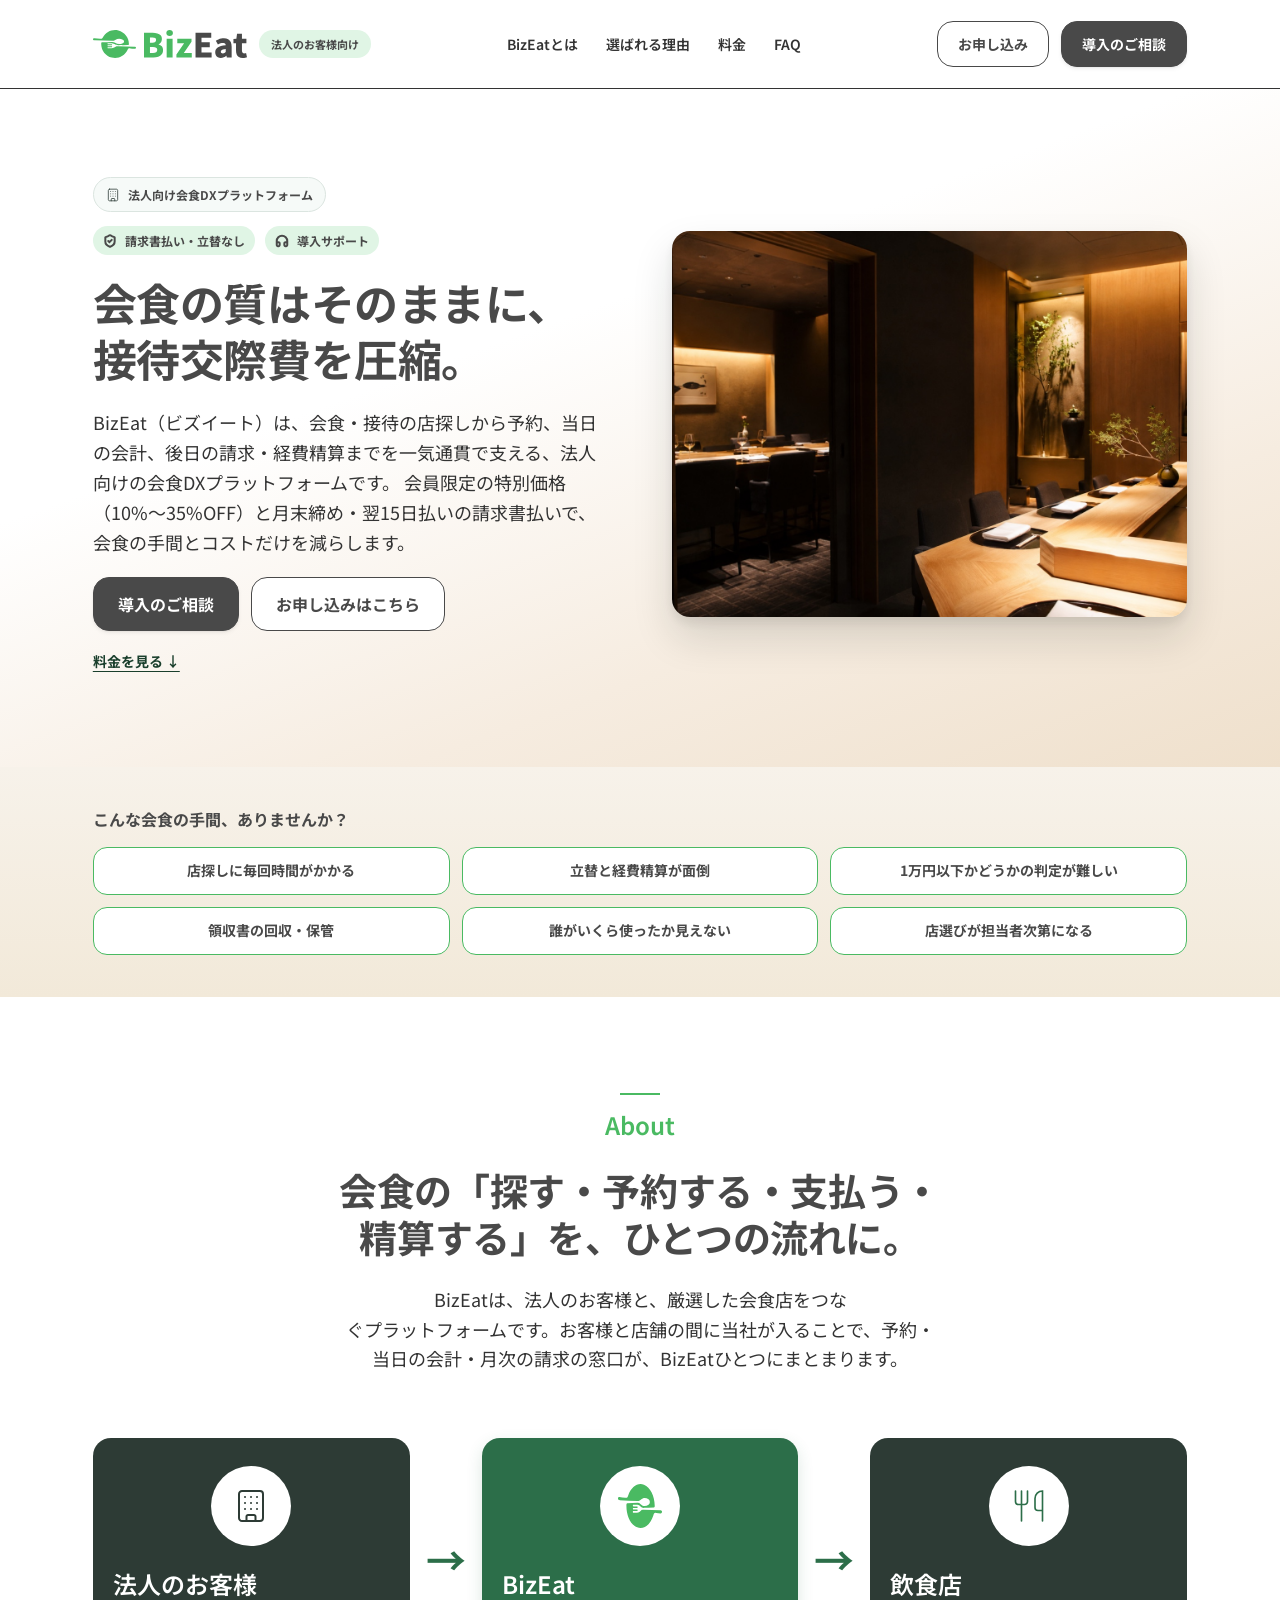
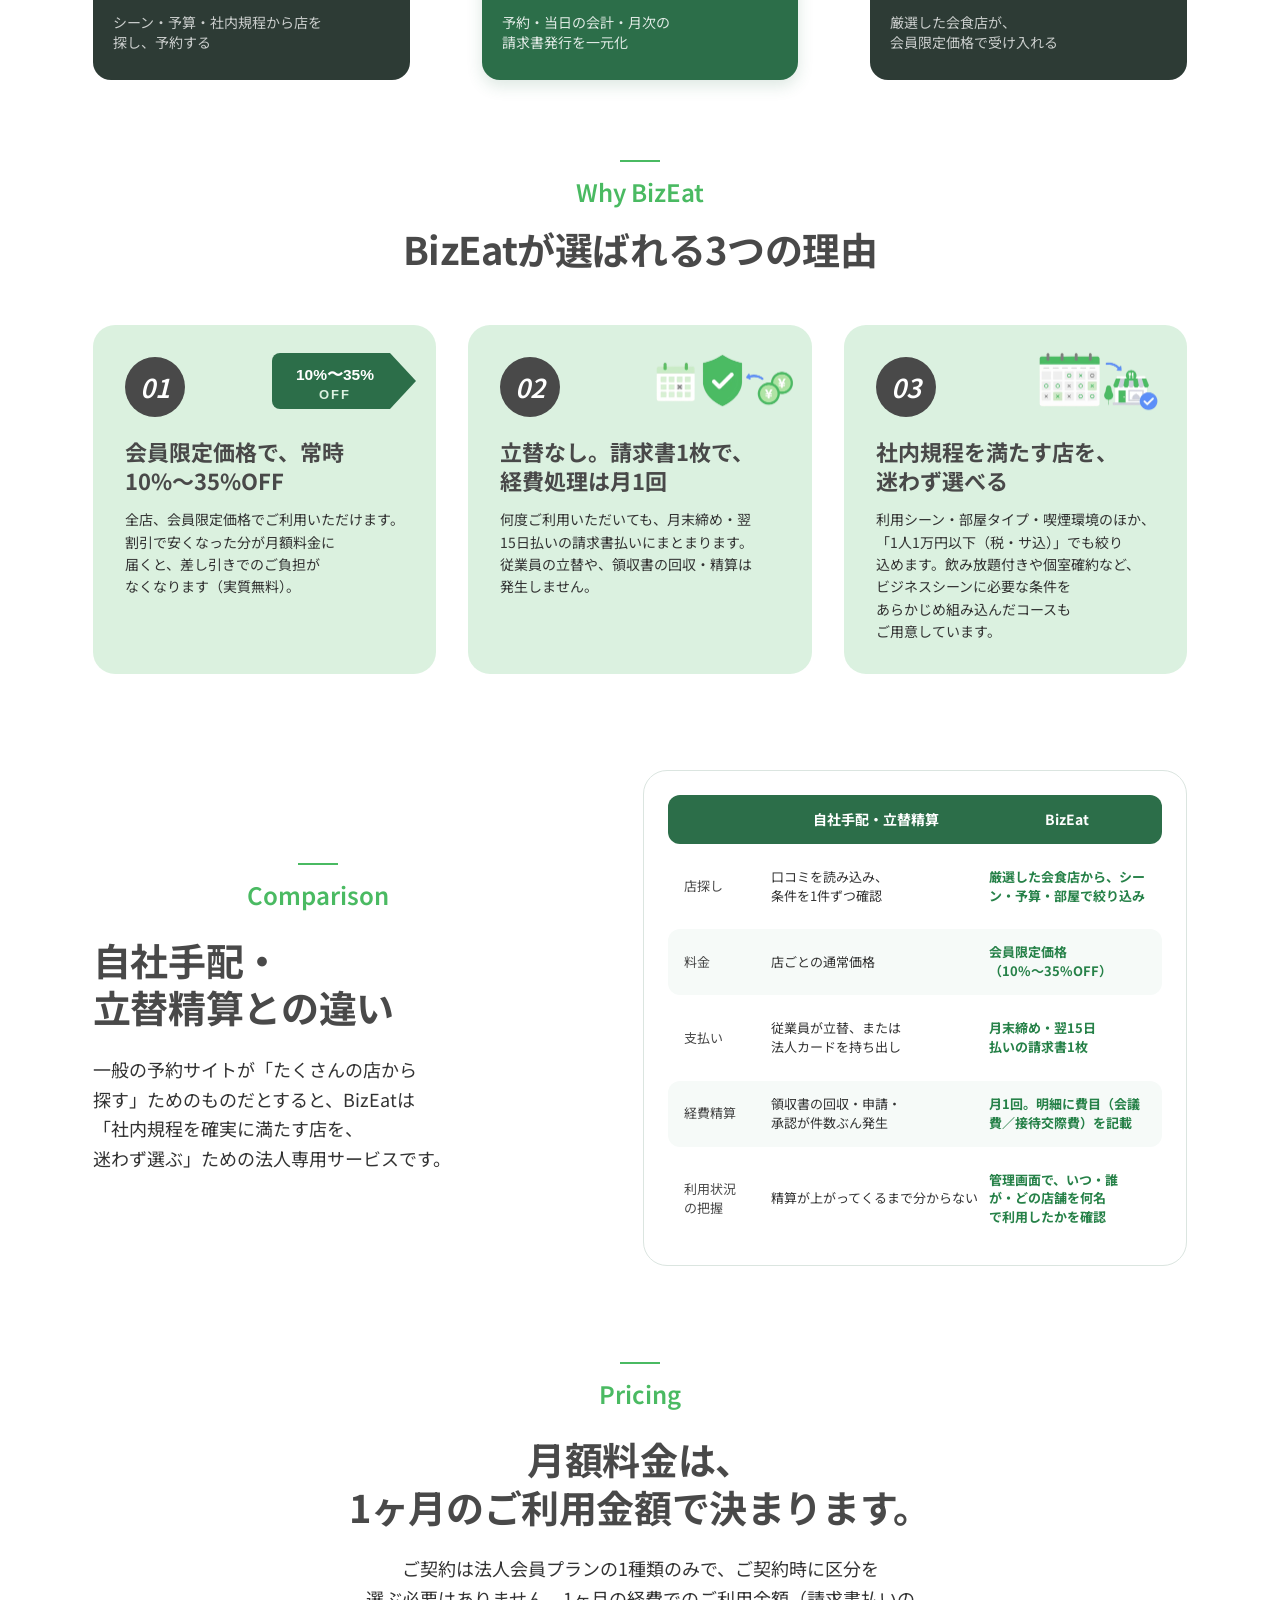
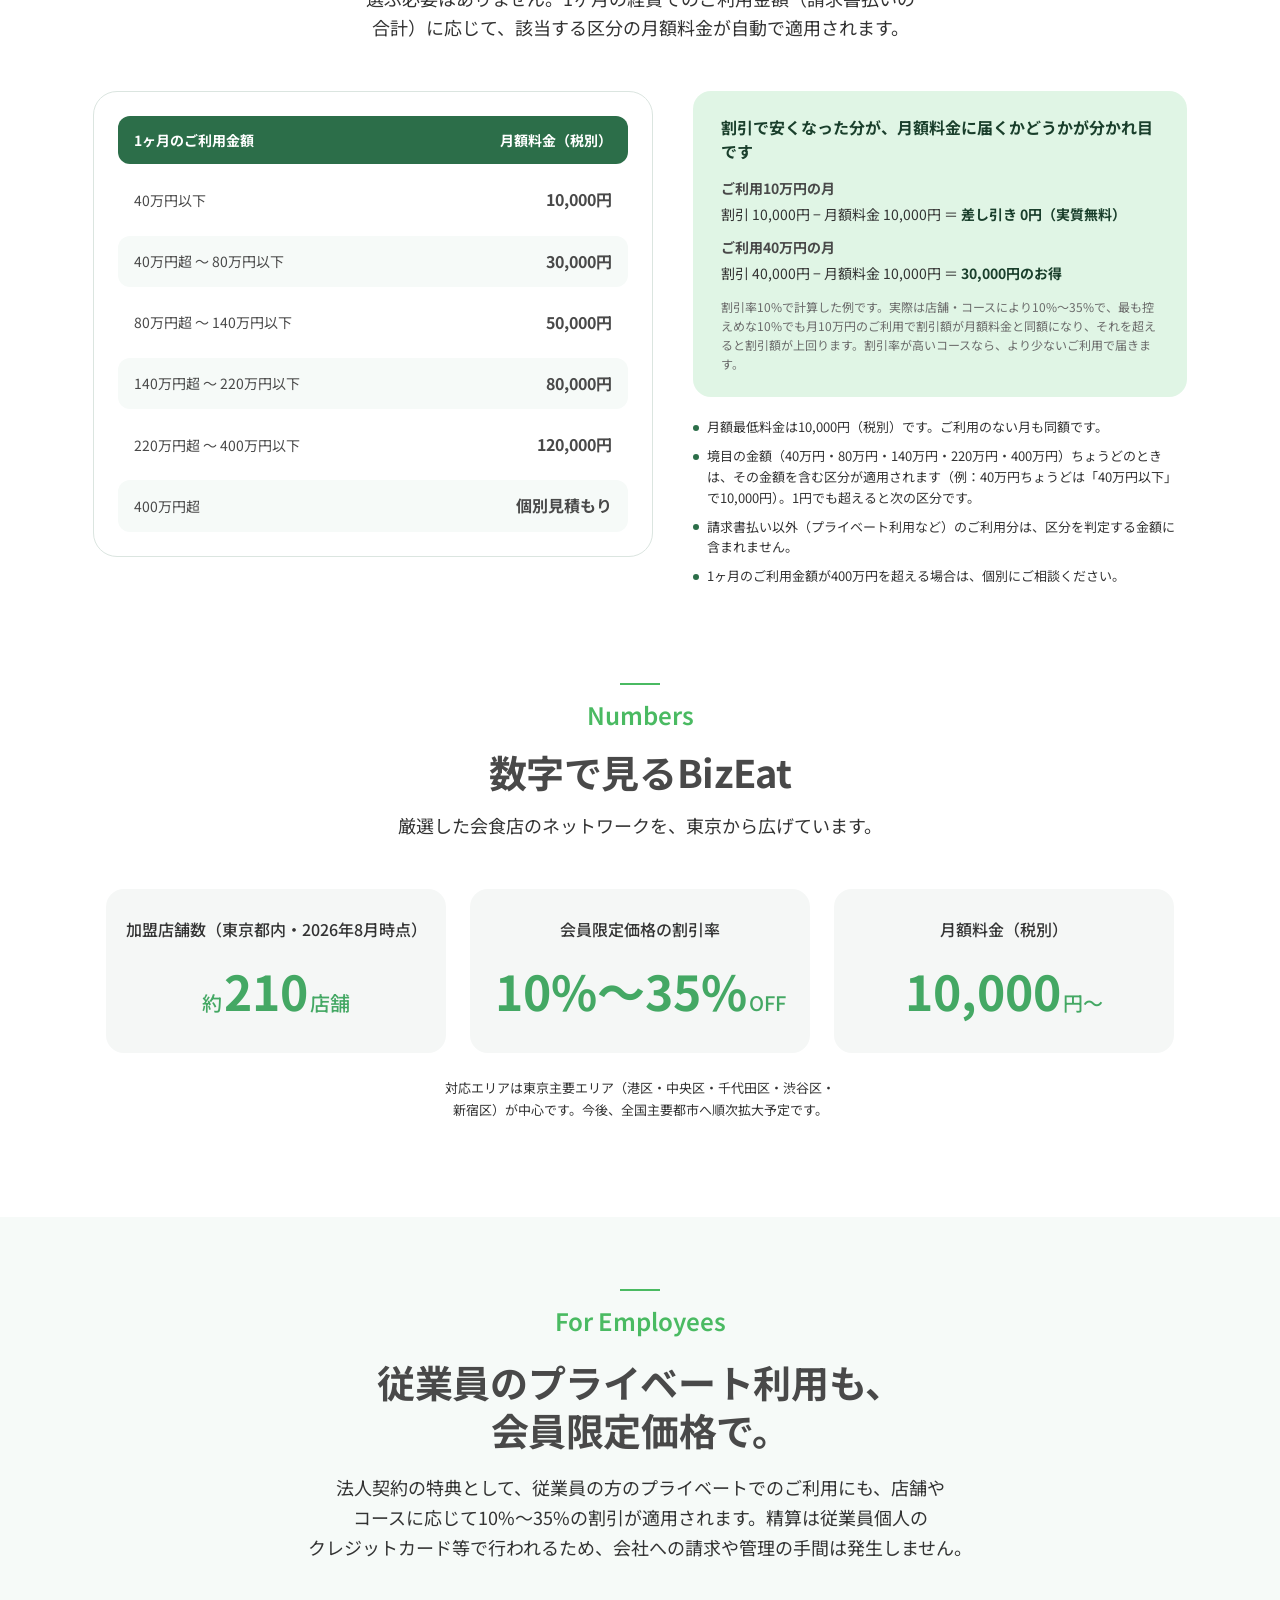
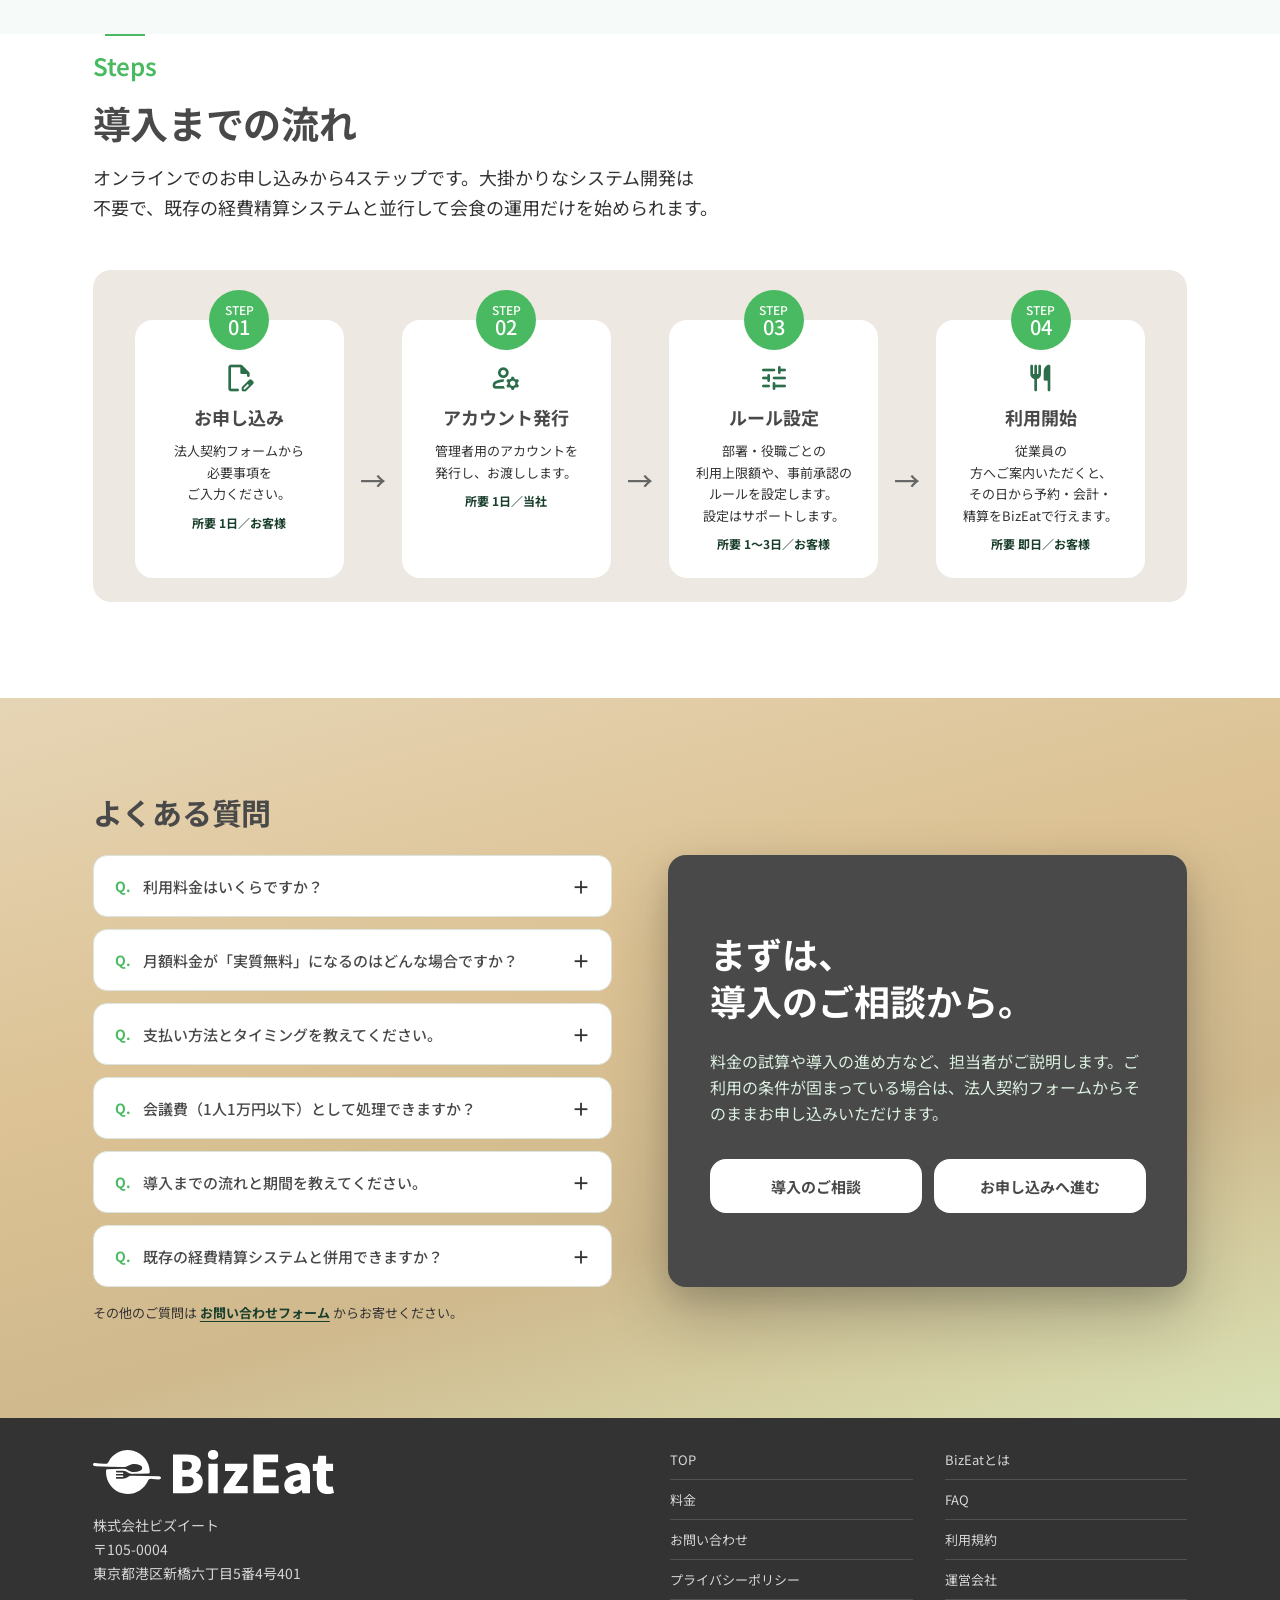
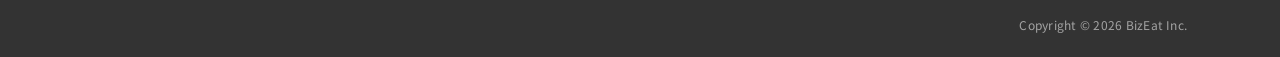
==== index.html @ 6f3f42a2 "法人向けLPの初版を partner_lp を雛形に作成" ====
<!DOCTYPE html>
<html lang="ja">
<head>
<meta charset="UTF-8">
<meta name="viewport" content="width=device-width, initial-scale=1.0">
<title>BizEat | 法人向け会食DXプラットフォーム</title>
<meta name="description" content="BizEat（ビズイート）は、会食・接待の店探しから予約、当日の会計、後日の請求・経費精算までを一気通貫で支える法人向けサービスです。会員限定の特別価格（10%〜35%OFF）と月末締め・翌15日払いの請求書払いで、会食の手間とコストを減らします。">
<link rel="canonical" href="https://corporate.bizeat.jp/">
<link rel="icon" href="assets/logo-icon.svg" type="image/svg+xml">
<meta property="og:type" content="website">
<meta property="og:site_name" content="BizEat">
<meta property="og:title" content="BizEat | 法人向け会食DXプラットフォーム">
<meta property="og:description" content="会食の質はそのままに、接待交際費を圧縮。店探しから予約、会計、請求・経費精算までを一気通貫で支える法人向けサービスです。">
<meta property="og:url" content="https://corporate.bizeat.jp/">
<meta property="og:image" content="https://corporate.bizeat.jp/assets/hero-image.jpg">
<meta name="twitter:card" content="summary_large_image">
<link rel="preconnect" href="https://fonts.googleapis.com">
<link rel="preconnect" href="https://fonts.gstatic.com" crossorigin>
<link href="https://fonts.googleapis.com/css2?family=Noto+Sans+JP:wght@400;500;600;700;800&display=swap" rel="stylesheet">
<link href="https://fonts.googleapis.com/css2?family=Material+Symbols+Rounded:opsz,wght,FILL,GRAD@20..48,100..700,0..1,-50..200" rel="stylesheet">
<link rel="stylesheet" href="styles.css">
</head>
<body>
<a class="skip-link" href="#main">本文へスキップ</a>

<header class="header" id="siteHeader">
  <div class="header-inner">
    <div class="brand">
      <span class="brand-logo">
        <img src="assets/logo-icon.svg" alt="" width="24" height="24">
        <img src="assets/logo-wordmark.svg" alt="BizEat" width="74" height="20">
      </span>
      <span class="brand-pill">法人のお客様向け</span>
    </div>

    <nav class="nav" id="primaryNav" aria-label="メインナビゲーション">
      <a href="#about">BizEatとは</a>
      <a href="#features">選ばれる理由</a>
      <a href="#pricing">料金</a>
      <a href="#faq">FAQ</a>
    </nav>

    <div class="header-ctas">
      <a href="https://sales-order.bizeat.jp/contracts/plan/" target="_blank" rel="noopener" class="btn btn-secondary btn-sm">お申し込み</a>
      <a href="contact.html?type=consult" class="btn btn-primary btn-sm">導入のご相談</a>
    </div>

    <button class="nav-toggle" id="navToggle" aria-label="メニューを開く" aria-expanded="false" aria-controls="mobileNav">
      <span></span><span></span><span></span>
    </button>
  </div>

  <nav class="mobile-nav" id="mobileNav" aria-label="モバイルナビゲーション">
    <a href="#about">BizEatとは</a>
    <a href="#features">選ばれる理由</a>
    <a href="#pricing">料金</a>
    <a href="#faq">FAQ</a>
    <div class="mobile-nav-ctas">
      <a href="https://sales-order.bizeat.jp/contracts/plan/" target="_blank" rel="noopener" class="btn btn-secondary">お申し込み</a>
      <a href="contact.html?type=consult" class="btn btn-primary">導入のご相談</a>
    </div>
  </nav>
</header>

<main id="main">

  <!-- Hero -->
  <section class="hero">
    <div class="hero-inner">
      <div class="hero-copy">
        <div class="hero-tags" data-reveal>
          <span class="tag-outline">
            <img src="assets/icon-building.svg" alt="" class="tag-icon" width="14" height="14">
            法人向け会食DXプラットフォーム
          </span>
          <span class="trust-badges">
            <span class="badge-pill">
              <img src="assets/icon-shield-check.svg" alt="" width="14" height="14">
              請求書払い・立替なし
            </span>
            <span class="badge-pill">
              <img src="assets/icon-headphones.svg" alt="" width="14" height="14">
              導入サポート
            </span>
          </span>
        </div>

        <h1 data-reveal data-reveal-delay="80ms"><span class="nobr">会食の質はそのままに、</span><span class="nobr">接待交際費を圧縮。</span></h1>

        <p class="hero-lead" data-reveal data-reveal-delay="140ms">
          BizEat（ビズイート）は、会食・接待の店探しから予約、当日の会計、後日の請求・経費精算までを一気通貫で支える、法人向けの会食DXプラットフォームです。
          会員限定の特別価格（10%〜35%OFF）と月末締め・翌15日払いの請求書払いで、会食の手間とコストだけを減らします。
        </p>

        <div class="hero-ctas" data-reveal data-reveal-delay="200ms">
          <a href="contact.html?type=consult" class="btn btn-primary btn-lg">導入のご相談</a>
          <a href="https://sales-order.bizeat.jp/contracts/plan/" target="_blank" rel="noopener" class="btn btn-secondary btn-lg">お申し込みはこちら</a>
        </div>
        <a href="#pricing" class="hero-link" data-reveal data-reveal-delay="260ms">料金を見る ↓</a>
      </div>

      <div class="hero-visual" data-reveal data-reveal-delay="120ms" id="heroVisual">
        <div class="hero-image">
          <img src="assets/hero-image.jpg" alt="落ち着いた個室での会食の様子" width="560" height="373" loading="eager">
        </div>
      </div>
    </div>
  </section>

  <!-- 課題（社会的証明の帯を転用） -->
  <section class="social-proof">
    <div class="container">
      <p class="social-proof-title" data-reveal>こんな会食の手間、ありませんか？</p>
      <div class="logo-strip" data-reveal data-reveal-delay="80ms">
        <span class="logo-chip">店探しに毎回時間がかかる</span>
        <span class="logo-chip">立替と経費精算が面倒</span>
        <span class="logo-chip">1万円以下かどうかの判定が難しい</span>
        <span class="logo-chip">領収書の回収・保管</span>
        <span class="logo-chip">誰がいくら使ったか見えない</span>
        <span class="logo-chip">店選びが担当者次第になる</span>
      </div>
    </div>
  </section>

  <!-- BizEatとは -->
  <section class="about" id="about">
    <div class="container">
      <div class="section-head" data-reveal>
        <div class="eyebrow">
          <img src="assets/line.svg" alt="" class="eyebrow-line" width="40" height="2">
          <span>About</span>
        </div>
        <h2 class="section-title">会食の「探す・予約する・支払う・精算する」を、<span class="nobr">ひとつの流れに。</span></h2>
        <p class="section-lead">BizEatは、法人のお客様と、厳選した会食店をつなぐプラットフォームです。お客様と店舗の間に当社が入ることで、予約・当日の会計・月次の請求の窓口が、BizEatひとつにまとまります。</p>
      </div>

      <div class="flow-3step" data-reveal data-reveal-delay="100ms">
        <div class="flow-3step-item">
          <div class="flow-3step-card">
            <span class="flow-3step-icon"><img src="assets/icon-building.svg" alt="" width="36" height="36"></span>
            <div class="flow-3step-body">
              <p class="flow-3step-title">法人のお客様</p>
              <p class="flow-3step-desc">シーン・予算・社内規程から店を探し、予約する</p>
            </div>
          </div>
        </div>
        <span class="flow-3step-arrow" aria-hidden="true">→</span>
        <div class="flow-3step-item">
          <div class="flow-3step-card flow-3step-card--accent">
            <span class="flow-3step-icon"><img src="assets/logo-icon.svg" alt="" width="44" height="44"></span>
            <div class="flow-3step-body">
              <p class="flow-3step-title">BizEat</p>
              <p class="flow-3step-desc">予約・当日の会計・月次の請求書発行を一元化</p>
            </div>
          </div>
        </div>
        <span class="flow-3step-arrow" aria-hidden="true">→</span>
        <div class="flow-3step-item">
          <div class="flow-3step-card">
            <span class="flow-3step-icon"><img src="assets/icon-utensils.svg" alt="" width="36" height="36"></span>
            <div class="flow-3step-body">
              <p class="flow-3step-title">飲食店</p>
              <p class="flow-3step-desc">厳選した会食店が、会員限定価格で受け入れる</p>
            </div>
          </div>
        </div>
      </div>
    </div>
  </section>

  <!-- Benefits -->
  <section class="benefits" id="features">
    <div class="container">
      <div class="section-head" data-reveal>
        <div class="eyebrow">
          <img src="assets/line.svg" alt="" class="eyebrow-line" width="40" height="2">
          <span>Why BizEat</span>
        </div>
        <h2 class="section-title section-title--center">BizEatが選ばれる3つの理由</h2>
      </div>

      <div class="benefit-grid">
        <article class="benefit-card benefit-card--a" data-reveal data-reveal-delay="0ms">
          <img src="assets/thumb-benefit-01.svg" alt="" class="benefit-thumb">
          <span class="benefit-num">01</span>
          <h3>会員限定価格で、常時10%〜35%OFF</h3>
          <p>全店、会員限定価格でご利用いただけます。割引で安くなった分が月額料金に届くと、差し引きでのご負担がなくなります（実質無料）。</p>
        </article>
        <article class="benefit-card" data-reveal data-reveal-delay="90ms">
          <img src="assets/thumb-benefit-02.png" alt="" class="benefit-thumb">
          <span class="benefit-num">02</span>
          <h3>立替なし。請求書1枚で、経費処理は月1回</h3>
          <p>何度ご利用いただいても、月末締め・翌15日払いの請求書払いにまとまります。従業員の立替や、領収書の回収・精算は発生しません。</p>
        </article>
        <article class="benefit-card" data-reveal data-reveal-delay="180ms">
          <img src="assets/thumb-benefit-03.png" alt="" class="benefit-thumb">
          <span class="benefit-num">03</span>
          <h3>社内規程を満たす店を、迷わず選べる</h3>
          <p>利用シーン・部屋タイプ・喫煙環境のほか、「1人1万円以下（税・サ込）」でも絞り込めます。飲み放題付きや個室確約など、ビジネスシーンに必要な条件をあらかじめ組み込んだコースもご用意しています。</p>
        </article>
      </div>
    </div>
  </section>

  <!-- Comparison -->
  <section class="compare" id="compare">
    <div class="container compare-inner">
      <div class="compare-copy" data-reveal>
        <div class="eyebrow">
          <img src="assets/line.svg" alt="" class="eyebrow-line" width="40" height="2">
          <span>Comparison</span>
        </div>
        <h2 class="section-title">自社手配・<span class="nobr">立替精算との違い</span></h2>
        <p class="section-lead">一般の予約サイトが「たくさんの店から探す」ためのものだとすると、BizEatは「社内規程を確実に満たす店を、迷わず選ぶ」ための法人専用サービスです。</p>
      </div>

      <div class="compare-table" data-reveal data-reveal-delay="100ms">
        <div class="compare-row compare-row--head">
          <span>項目</span>
          <span>自社手配・立替精算</span>
          <span>BizEat</span>
        </div>
        <div class="compare-row">
          <span class="compare-label">店探し</span>
          <span>口コミを読み込み、条件を1件ずつ確認</span>
          <span class="compare-win">厳選した会食店から、シーン・予算・部屋で絞り込み</span>
        </div>
        <div class="compare-row">
          <span class="compare-label">料金</span>
          <span>店ごとの通常価格</span>
          <span class="compare-win">会員限定価格（10%〜35%OFF）</span>
        </div>
        <div class="compare-row">
          <span class="compare-label">支払い</span>
          <span>従業員が立替、または法人カードを持ち出し</span>
          <span class="compare-win">月末締め・翌15日払いの請求書1枚</span>
        </div>
        <div class="compare-row">
          <span class="compare-label">経費精算</span>
          <span>領収書の回収・申請・承認が件数ぶん発生</span>
          <span class="compare-win">月1回。明細に費目（会議費／接待交際費）を記載</span>
        </div>
        <div class="compare-row">
          <span class="compare-label">利用状況の把握</span>
          <span>精算が上がってくるまで分からない</span>
          <span class="compare-win">管理画面で、いつ・誰が・どの店舗を何名で利用したかを確認</span>
        </div>
      </div>
    </div>
  </section>

  <!-- Pricing -->
  <section class="pricing" id="pricing">
    <div class="container">
      <div class="section-head" data-reveal>
        <div class="eyebrow">
          <img src="assets/line.svg" alt="" class="eyebrow-line" width="40" height="2">
          <span>Pricing</span>
        </div>
        <h2 class="section-title section-title--center">月額料金は、<span class="nobr">1ヶ月のご利用金額で</span><span class="nobr">決まります。</span></h2>
        <p class="section-lead">ご契約は法人会員プランの1種類のみで、ご契約時に区分を選ぶ必要はありません。1ヶ月の経費でのご利用金額（請求書払いの合計）に応じて、該当する区分の月額料金が自動で適用されます。</p>
      </div>

      <div class="pricing-inner">
        <div class="compare-table compare-table--price" data-reveal>
          <div class="compare-row compare-row--head">
            <span>1ヶ月のご利用金額</span>
            <span>月額料金（税別）</span>
          </div>
          <div class="compare-row">
            <span class="compare-label"><span class="nobr">40万円以下</span></span>
            <span class="price-value">10,000円</span>
          </div>
          <div class="compare-row">
            <span class="compare-label"><span class="nobr">40万円超</span> <span class="nobr">〜 80万円以下</span></span>
            <span class="price-value">30,000円</span>
          </div>
          <div class="compare-row">
            <span class="compare-label"><span class="nobr">80万円超</span> <span class="nobr">〜 140万円以下</span></span>
            <span class="price-value">50,000円</span>
          </div>
          <div class="compare-row">
            <span class="compare-label"><span class="nobr">140万円超</span> <span class="nobr">〜 220万円以下</span></span>
            <span class="price-value">80,000円</span>
          </div>
          <div class="compare-row">
            <span class="compare-label"><span class="nobr">220万円超</span> <span class="nobr">〜 400万円以下</span></span>
            <span class="price-value">120,000円</span>
          </div>
          <div class="compare-row">
            <span class="compare-label"><span class="nobr">400万円超</span></span>
            <span class="price-value">個別見積もり</span>
          </div>
        </div>

        <div class="pricing-side" data-reveal data-reveal-delay="100ms">
          <div class="price-example">
            <h3>割引で安くなった分が、月額料金に届くかどうかが分かれ目です</h3>
            <dl>
              <div>
                <dt>ご利用10万円の月</dt>
                <dd>割引 10,000円 − 月額料金 10,000円 ＝ <strong>差し引き 0円（実質無料）</strong></dd>
              </div>
              <div>
                <dt>ご利用40万円の月</dt>
                <dd>割引 40,000円 − 月額料金 10,000円 ＝ <strong>30,000円のお得</strong></dd>
              </div>
            </dl>
            <p class="price-example-note">割引率10%で計算した例です。実際は店舗・コースにより10%〜35%で、最も控えめな10%でも月10万円のご利用で割引額が月額料金と同額になり、それを超えると割引額が上回ります。割引率が高いコースなら、より少ないご利用で届きます。</p>
          </div>
          <ul class="price-notes">
            <li>月額最低料金は10,000円（税別）です。ご利用のない月も同額です。</li>
            <li>境目の金額（40万円・80万円・140万円・220万円・400万円）ちょうどのときは、その金額を含む区分が適用されます（例：40万円ちょうどは「40万円以下」で10,000円）。1円でも超えると次の区分です。</li>
            <li>請求書払い以外（プライベート利用など）のご利用分は、区分を判定する金額に含まれません。</li>
            <li>1ヶ月のご利用金額が400万円を超える場合は、個別にご相談ください。</li>
          </ul>
        </div>
      </div>
    </div>
  </section>

  <!-- Stats -->
  <section class="stats">
    <div class="container">
      <div class="section-head" data-reveal>
        <div class="eyebrow">
          <img src="assets/line.svg" alt="" class="eyebrow-line" width="40" height="2">
          <span>Numbers</span>
        </div>
        <h2 class="section-title section-title--center">数字で見るBizEat</h2>
        <p class="section-lead">厳選した会食店のネットワークを、東京から広げています。</p>
      </div>

      <div class="stats-grid" data-reveal data-reveal-delay="100ms">
        <div class="stat-card">
          <p class="stat-card-label">加盟店舗数（東京都内・2026年8月時点）</p>
          <div class="stat-card-number-row">
            <span class="stat-card-unit">約</span>
            <span class="stat-card-number">210</span>
            <span class="stat-card-unit">店舗</span>
          </div>
        </div>
        <div class="stat-card">
          <p class="stat-card-label">会員限定価格の割引率</p>
          <div class="stat-card-number-row">
            <span class="stat-card-number">10%〜35%</span>
            <span class="stat-card-unit">OFF</span>
          </div>
        </div>
        <div class="stat-card">
          <p class="stat-card-label">月額料金（税別）</p>
          <div class="stat-card-number-row">
            <span class="stat-card-number">10,000</span>
            <span class="stat-card-unit">円〜</span>
          </div>
        </div>
      </div>
      <p class="stats-note" data-reveal>対応エリアは東京主要エリア（港区・中央区・千代田区・渋谷区・新宿区）が中心です。今後、全国主要都市へ順次拡大予定です。</p>
    </div>
  </section>

  <!-- Welfare -->
  <section class="welfare" id="welfare">
    <div class="container">
      <div class="section-head" data-reveal>
        <div class="eyebrow">
          <img src="assets/line.svg" alt="" class="eyebrow-line" width="40" height="2">
          <span>For Employees</span>
        </div>
        <h2 class="section-title section-title--center">従業員のプライベート利用も、<span class="nobr">会員限定価格で。</span></h2>
        <p class="section-lead">法人契約の特典として、従業員の方のプライベートでのご利用にも、店舗やコースに応じて10%〜35%の割引が適用されます。精算は従業員個人のクレジットカード等で行われるため、会社への請求や管理の手間は発生しません。</p>
      </div>
    </div>
  </section>

  <!-- Flow steps -->
  <section class="flow">
    <div class="container">
      <div class="section-head" data-reveal>
        <div class="eyebrow">
          <img src="assets/line.svg" alt="" class="eyebrow-line" width="40" height="2">
          <span>Steps</span>
        </div>
        <h2 class="section-title">導入までの流れ</h2>
        <p class="section-lead">オンラインでのお申し込みから4ステップです。大掛かりなシステム開発は不要で、既存の経費精算システムと並行して会食の運用だけを始められます。</p>
      </div>

      <div class="flow-steps flow-steps--four" data-reveal data-reveal-delay="100ms">
        <div class="flow-step">
          <span class="flow-step-badge"><span>STEP</span><strong>01</strong></span>
          <span class="flow-step-icon material-symbols-rounded" aria-hidden="true">edit_document</span>
          <h3>お申し込み</h3>
          <p>法人契約フォームから必要事項をご入力ください。<span class="flow-step-meta">所要 1日／お客様</span></p>
        </div>
        <span class="flow-step-arrow" aria-hidden="true">→</span>
        <div class="flow-step">
          <span class="flow-step-badge"><span>STEP</span><strong>02</strong></span>
          <span class="flow-step-icon material-symbols-rounded" aria-hidden="true">manage_accounts</span>
          <h3>アカウント発行</h3>
          <p>管理者用のアカウントを発行し、お渡しします。<span class="flow-step-meta">所要 1日／当社</span></p>
        </div>
        <span class="flow-step-arrow" aria-hidden="true">→</span>
        <div class="flow-step">
          <span class="flow-step-badge"><span>STEP</span><strong>03</strong></span>
          <span class="flow-step-icon material-symbols-rounded" aria-hidden="true">tune</span>
          <h3>ルール設定</h3>
          <p>部署・役職ごとの利用上限額や、事前承認のルールを設定します。設定はサポートします。<span class="flow-step-meta">所要 1〜3日／お客様</span></p>
        </div>
        <span class="flow-step-arrow" aria-hidden="true">→</span>
        <div class="flow-step">
          <span class="flow-step-badge"><span>STEP</span><strong>04</strong></span>
          <span class="flow-step-icon material-symbols-rounded" aria-hidden="true">restaurant</span>
          <h3>利用開始</h3>
          <p>従業員の方へご案内いただくと、その日から予約・会計・精算をBizEatで行えます。<span class="flow-step-meta">所要 即日／お客様</span></p>
        </div>
      </div>
    </div>
  </section>

  <!-- FAQ + CTA -->
  <section class="faq-cta" id="faq">
    <div class="container faq-cta-inner">
      <div class="faq-col" data-reveal>
        <h2 class="section-title">よくある質問</h2>

        <div class="faq-list">
          <div class="faq-row">
            <button class="faq-question" aria-expanded="false" aria-controls="faqAnswer01">
              <span class="faq-q">Q.</span>
              <span class="faq-text">利用料金はいくらですか？</span>
              <span class="faq-icon" aria-hidden="true">＋</span>
            </button>
            <div class="faq-answer" id="faqAnswer01">
              <p>月額料金は、1ヶ月のご利用金額（経費でのご利用分）が当てはまる区分で決まります。40万円以下なら10,000円（税別）で、ご利用のない月も同額です。区分は上の料金表をご覧ください。</p>
            </div>
          </div>

          <div class="faq-row">
            <button class="faq-question" aria-expanded="false" aria-controls="faqAnswer02">
              <span class="faq-q">Q.</span>
              <span class="faq-text">月額料金が「実質無料」になるのはどんな場合ですか？</span>
              <span class="faq-icon" aria-hidden="true">＋</span>
            </button>
            <div class="faq-answer" id="faqAnswer02">
              <p>割引で安くなった分が月額料金と同額以上になる場合です。たとえば1ヶ月のご利用が10万円で割引率が10%なら、割引額10,000円と月額料金10,000円が同額になり、差し引きでのご負担はありません。</p>
            </div>
          </div>

          <div class="faq-row">
            <button class="faq-question" aria-expanded="false" aria-controls="faqAnswer03">
              <span class="faq-q">Q.</span>
              <span class="faq-text">支払い方法とタイミングを教えてください。</span>
              <span class="faq-icon" aria-hidden="true">＋</span>
            </button>
            <div class="faq-answer" id="faqAnswer03">
              <p>経費でのご利用分は、月末締め・翌15日払いの請求書払いです。ご利用のたびの立替払いや領収書の精算は発生しません。</p>
            </div>
          </div>

          <div class="faq-row">
            <button class="faq-question" aria-expanded="false" aria-controls="faqAnswer04">
              <span class="faq-q">Q.</span>
              <span class="faq-text">会議費（1人1万円以下）として処理できますか？</span>
              <span class="faq-icon" aria-hidden="true">＋</span>
            </button>
            <div class="faq-answer" id="faqAnswer04">
              <p>できます。店舗検索時に「1人1万円以下（税・サ込）」の条件を選べます。会議費枠に対応した飲み放題付きコースも多数ご用意しています。請求書の明細には費目（会議費／接待交際費）を記載しますので、仕訳もそのまま行えます。</p>
            </div>
          </div>

          <div class="faq-row">
            <button class="faq-question" aria-expanded="false" aria-controls="faqAnswer05">
              <span class="faq-q">Q.</span>
              <span class="faq-text">導入までの流れと期間を教えてください。</span>
              <span class="faq-icon" aria-hidden="true">＋</span>
            </button>
            <div class="faq-answer" id="faqAnswer05">
              <p>オンラインでのお申し込みから4ステップです。お申し込み（1日）、アカウント発行（1日）、ルール・フロー設定（1〜3日）を経て利用開始となります。大掛かりなシステム開発は不要です。</p>
            </div>
          </div>

          <div class="faq-row">
            <button class="faq-question" aria-expanded="false" aria-controls="faqAnswer06">
              <span class="faq-q">Q.</span>
              <span class="faq-text">既存の経費精算システムと併用できますか？</span>
              <span class="faq-icon" aria-hidden="true">＋</span>
            </button>
            <div class="faq-answer" id="faqAnswer06">
              <p>できます。既存の経費精算システムと並行して、会食の運用だけを始められます。</p>
            </div>
          </div>

        </div>
        <p class="faq-more">その他のご質問は <a href="contact.html?type=info">お問い合わせフォーム</a> からお寄せください。</p>
      </div>

      <div class="cta-box" id="cta" data-reveal data-reveal-delay="120ms">
        <h2>まずは、<span class="nobr">導入のご相談から。</span></h2>
        <p>料金の試算や導入の進め方など、担当者がご説明します。ご利用の条件が固まっている場合は、法人契約フォームからそのままお申し込みいただけます。</p>
        <div class="cta-box-buttons">
          <a href="contact.html?type=consult" class="btn btn-cta">導入のご相談</a>
          <a href="https://sales-order.bizeat.jp/contracts/plan/" target="_blank" rel="noopener" class="btn btn-cta">お申し込みへ進む</a>
        </div>
      </div>
    </div>
  </section>

</main>

<footer class="site-footer">
  <div class="container site-footer-inner">
    <div class="footer-brand">
      <div class="footer-logo">
        <img src="assets/logo-icon-white.svg" alt="" width="20" height="20">
        <img src="assets/logo-wordmark-white.svg" alt="BizEat" width="62" height="17">
      </div>
      <address class="footer-address">
        株式会社ビズイート<br>
        〒105-0004<br>
        東京都港区新橋六丁目5番4号401
      </address>
    </div>

    <div class="footer-nav-wrap">
      <button class="footer-nav-toggle" id="footerNavToggle" aria-expanded="false" aria-controls="footerNav" aria-label="フッターメニューを開く">
        <span></span><span></span><span></span>
      </button>
      <nav class="footer-nav" id="footerNav" aria-label="フッターナビゲーション">
        <a href="index.html">TOP</a>
        <a href="index.html#about">BizEatとは</a>
        <a href="index.html#pricing">料金</a>
        <a href="index.html#faq">FAQ</a>
        <a href="contact.html">お問い合わせ</a>
        <a href="https://bizeat.jp/term-of-service/" target="_blank" rel="noopener">利用規約</a>
        <a href="https://bizeat.jp/privacy-policy/" target="_blank" rel="noopener">プライバシーポリシー</a>
        <a href="https://bizeat.jp/" target="_blank" rel="noopener">運営会社</a>
      </nav>
    </div>

    <p class="footer-copyright">Copyright © 2026 BizEat Inc.</p>
  </div>
</footer>

<button class="to-top" id="toTop" aria-label="ページ上部へ戻る">↑</button>

<script src="script.js"></script>
</body>
</html>
---- styles.css ----
/* ==========================================================================
   BizEat LP — Design tokens (aligned with Sparkle Design System)
   ========================================================================== */

:root {
  /* Color */
  --green-900: #08471f;
  --green-800: #1b5e20;
  --green-700: #1a3f2c;
  --green-600: #2c6e49;
  --green-550: #268148;   /* 600 と 500 の中間。比較表の BizEat 列用（白地との明暗差 4.9:1）2026-09-17 */
  --green-500: #1f9447;
  --green-accent: #4aba62;
  --charcoal-green: #2d3b35;
  --green-tint: #e0f5e5;
  --green-tint-soft: #ebf0ed;
  --benefit-tint-a: rgba(74, 186, 98, .2);
  --benefit-tint-b: #dbf1e0;
  --stat-green: #44a864;
  --alert: #e83f25;
  --gold: #c4a25a;

  --dark-900: #494949;
  --dark-800: #333333;

  --ink-900: #494949;
  --ink-700: #333333;
  --ink-500: #6b6b6b;

  --surface: #ffffff;
  --page-bg: #f6faf8;
  --stat-bg: #f5f7f6;
  --tan-panel: #ede8e1;
  --border: #dbe5e0;
  --cta-body: #dbf0e0;

  /* Shadow (Sparkle elevation scale) */
  --shadow-base: 0 1px 2px rgba(20, 26, 23, .05), 0 2px 4px rgba(20, 26, 23, .06);
  --shadow-raise: 0 8px 20px rgba(20, 26, 23, .10), 0 2px 6px rgba(20, 26, 23, .06);
  --shadow-float: 0 20px 40px rgba(20, 26, 23, .14), 0 6px 12px rgba(20, 26, 23, .08);
  --shadow-stick: 0 6px 20px rgba(20, 26, 23, .08);
  --shadow-popout: 0 28px 64px rgba(20, 26, 23, .24), 0 10px 24px rgba(20, 26, 23, .12);
  --shadow-green: 0 14px 28px rgba(44, 110, 73, .28);
  --shadow-green-soft: 0 6px 16px rgba(44, 110, 73, .16);

  /* Radius */
  --r-btn: 16px;
  --r-sm: 12px;
  --r-md: 14px;
  --r-lg: 18px;
  --r-xl: 22px;
  --r-2xl: 24px;
  --r-3xl: 28px;
  --r-pill: 999px;

  /* Motion */
  --ease-out: cubic-bezier(.16, 1, .3, 1);
  --ease-spring: cubic-bezier(.34, 1.56, .64, 1);
  --dur-fast: 160ms;
  --dur-base: 320ms;
  --dur-slow: 620ms;

  --header-h: 88px;
  --container-w: 1248px;

  font-size: 16px;
}

* { box-sizing: border-box; }
html { scroll-behavior: smooth; }

body {
  margin: 0;
  font-family: 'Noto Sans JP', -apple-system, BlinkMacSystemFont, 'Hiragino Sans', sans-serif;
  font-weight: 400;
  color: var(--ink-700);
  background: var(--surface);
  -webkit-font-smoothing: antialiased;
  text-rendering: optimizeLegibility;
  overflow-x: hidden;
}

img, svg { display: block; max-width: 100%; }
a { color: inherit; text-decoration: none; }
h1, h2, h3, p { margin: 0; }
button { font: inherit; color: inherit; background: none; border: none; cursor: pointer; }

.material-symbols-rounded {
  font-family: 'Material Symbols Rounded';
  font-weight: normal;
  font-style: normal;
  display: inline-block;
  line-height: 1;
  white-space: nowrap;
  word-wrap: normal;
  direction: ltr;
  font-feature-settings: 'liga';
  -webkit-font-smoothing: antialiased;
  font-variation-settings: 'FILL' 0, 'wght' 400, 'GRAD' 0, 'opsz' 24;
}

@media (prefers-reduced-motion: reduce) {
  html { scroll-behavior: auto; }
  *, *::before, *::after {
    animation-duration: .001ms !important;
    animation-iteration-count: 1 !important;
    transition-duration: .001ms !important;
    transition-delay: 0s !important;   /* 折りたたみの visibility 遅延も消す（閉じた直後にフォーカスが残らないように） */
    scroll-behavior: auto !important;
  }
}

.skip-link {
  position: absolute;
  left: -999px;
  top: 0;
  background: var(--green-800);
  color: #fff;
  padding: 12px 20px;
  border-radius: 0 0 var(--r-sm) 0;
  z-index: 999;
}
.skip-link:focus { left: 0; }

.container {
  max-width: var(--container-w);
  margin-inline: auto;
  padding-inline: clamp(20px, 6vw, 96px);
}

/* ==========================================================================
   Buttons
   ========================================================================== */

.btn {
  display: inline-flex;
  align-items: center;
  justify-content: center;
  gap: 8px;
  font-weight: 700;
  white-space: nowrap;
  border-radius: var(--r-btn);
  cursor: pointer;
  transition: transform var(--dur-base) var(--ease-out),
              box-shadow var(--dur-base) var(--ease-out),
              background-color var(--dur-fast) ease,
              border-color var(--dur-fast) ease,
              color var(--dur-fast) ease;
  will-change: transform;
}
.btn:active { transform: translateY(1px) scale(.98); }

.btn-primary {
  background: var(--dark-900);
  color: #fff;
  border: 1.5px solid var(--dark-900);
  box-shadow: var(--shadow-base);
}
.btn-primary:hover { background: var(--dark-800); box-shadow: var(--shadow-raise); transform: translateY(-2px); }

.btn-secondary {
  background: var(--surface);
  color: var(--dark-900);
  border: 1.5px solid var(--dark-900);
}
.btn-secondary:hover { background: var(--page-bg); box-shadow: var(--shadow-raise); transform: translateY(-2px); }

.btn-sm { font-size: 14px; padding: 12px 20px; }
.btn-lg { font-size: 16px; padding: 14px 24px; }

.btn-cta {
  background: var(--surface);
  color: var(--dark-900);
  border: none;
  font-size: 15px;
  padding: 0 24px;
  height: 54px;
}
.btn-cta:hover { background: var(--dark-900); color: #fff; box-shadow: var(--shadow-float); transform: translateY(-2px); }

/* ==========================================================================
   Header
   ========================================================================== */

.header {
  position: sticky;
  top: 0;
  z-index: 100;
  background: var(--surface);
  border-bottom: 1px solid var(--dark-800);
  transition: box-shadow var(--dur-base) var(--ease-out);
}
.header.is-scrolled { box-shadow: var(--shadow-stick); }

.header-inner {
  max-width: var(--container-w);
  margin-inline: auto;
  height: var(--header-h);
  padding-inline: clamp(20px, 6vw, 96px);
  display: flex;
  align-items: center;
  justify-content: space-between;
  gap: 24px;
}

.brand { display: flex; align-items: center; gap: 12px; }
.brand-logo { display: flex; align-items: center; gap: 8px; height: 28px; }
.brand-logo img { height: 28px; width: auto; }
.brand-pill {
  background: var(--green-tint);
  color: var(--dark-900);
  font-size: 11px;
  font-weight: 700;
  padding: 6px 12px;
  border-radius: var(--r-btn);
  white-space: nowrap;
}

.nav { display: flex; align-items: center; gap: 28px; font-size: 14px; font-weight: 600; color: var(--ink-700); }
.nav a { position: relative; white-space: nowrap; transition: color var(--dur-fast) ease; }
.nav a::after {
  content: '';
  position: absolute;
  left: 0; right: 0; bottom: -6px;
  height: 2px;
  background: var(--green-accent);
  transform: scaleX(0);
  transform-origin: left;
  transition: transform var(--dur-base) var(--ease-out);
}
.nav a:hover { color: var(--dark-900); }
.nav a:hover::after { transform: scaleX(1); }

.header-ctas { display: flex; align-items: center; gap: 12px; }

.nav-toggle {
  display: none;
  flex-direction: column;
  justify-content: center;
  gap: 5px;
  width: 40px;
  height: 40px;
  padding: 8px;
}
.nav-toggle span {
  display: block;
  height: 2px;
  background: var(--ink-900);
  border-radius: 2px;
  transition: transform var(--dur-base) var(--ease-out), opacity var(--dur-fast) ease;
}
.nav-toggle[aria-expanded="true"] span:nth-child(1) { transform: translateY(7px) rotate(45deg); }
.nav-toggle[aria-expanded="true"] span:nth-child(2) { opacity: 0; }
.nav-toggle[aria-expanded="true"] span:nth-child(3) { transform: translateY(-7px) rotate(-45deg); }

.mobile-nav {
  display: none;
  flex-direction: column;
  gap: 4px;
  /* 閉じている間は上下の余白と上線も 0 にする。box-sizing が border-box なので、
     max-height:0 だけでは padding 8+24px と border 1px の計 33px がヘッダー下に残る */
  padding: 0 clamp(20px, 6vw, 96px);
  border-top: 0 solid var(--border);
  max-height: 0;
  overflow: hidden;
  opacity: 0;
  visibility: hidden;   /* 閉じている間はフォーカスも読み上げも受けない */
  transition: max-height var(--dur-slow) var(--ease-out),
              padding-top var(--dur-slow) var(--ease-out),
              padding-bottom var(--dur-slow) var(--ease-out),
              border-top-width var(--dur-slow) var(--ease-out),
              opacity var(--dur-base) ease,
              visibility 0s linear var(--dur-slow);
}
.mobile-nav.is-open {
  max-height: 480px;
  padding-top: 8px;
  padding-bottom: 24px;
  border-top-width: 1px;
  opacity: 1;
  visibility: visible;
  transition-delay: 0s;
}
.mobile-nav a { padding: 12px 4px; font-size: 15px; font-weight: 600; border-radius: var(--r-sm); }
.mobile-nav a:hover { background: var(--page-bg); }
.mobile-nav-ctas { display: flex; flex-direction: column; gap: 10px; margin-top: 12px; }
.mobile-nav-ctas .btn { width: 100%; height: 48px; }

/* ==========================================================================
   Hero
   ========================================================================== */

.hero {
  background: linear-gradient(160deg, #ffffff 0%, #ffffff 38%, #f6ece0 72%, #efe0cc 100%);
  padding: 88px 0 96px;
  overflow: hidden;
}
.hero-inner {
  max-width: var(--container-w);
  margin-inline: auto;
  padding-inline: clamp(20px, 6vw, 96px);
  display: flex;
  align-items: center;
  gap: 64px;
}

.hero-copy { display: flex; flex-direction: column; align-items: flex-start; gap: 20px; flex: 1 1 560px; max-width: 560px; }

.hero-tags { display: flex; flex-wrap: wrap; align-items: center; gap: 14px; }

.tag-outline {
  display: inline-flex;
  align-items: center;
  gap: 8px;
  background: var(--page-bg);
  border: 1px solid var(--border);
  border-radius: var(--r-pill);
  padding: 8px 12px;
  font-size: 12px;
  font-weight: 700;
  color: var(--ink-900);
}
.tag-icon { flex-shrink: 0; }

.trust-badges { display: flex; align-items: center; gap: 10px; }
.badge-pill {
  display: inline-flex;
  align-items: center;
  gap: 8px;
  background: var(--green-tint);
  color: var(--dark-900);
  font-size: 12px;
  font-weight: 700;
  padding: 6px 10px;
  border-radius: var(--r-pill);
  white-space: nowrap;
  transition: transform var(--dur-base) var(--ease-out), box-shadow var(--dur-base) var(--ease-out);
}
.badge-pill:hover { transform: translateY(-2px); box-shadow: var(--shadow-base); }

.hero-copy h1 {
  font-size: 44px;
  font-weight: 700;
  line-height: 1.27;
  color: var(--ink-900);
  letter-spacing: -.01em;
  /* 決め打ちの <br> は使わず、2行の長さを釣り合わせて折り返す（読点の後で切れる） */
  text-wrap: balance;
}

.hero-lead { font-size: 18px; line-height: 1.67; color: var(--ink-700); }

.hero-ctas { display: flex; align-items: center; gap: 12px; flex-wrap: wrap; }

.hero-visual {
  position: relative;
  flex: 1 1 560px;
  max-width: 560px;
  isolation: isolate;
}

.hero-image {
  position: relative;
  aspect-ratio: 560 / 420;
  border-radius: var(--r-lg);
  overflow: hidden;
  box-shadow: var(--shadow-float);
  transform: perspective(1400px) rotateX(var(--tilt-x, 0deg)) rotateY(var(--tilt-y, 0deg));
  transition: transform var(--dur-base) var(--ease-out), box-shadow var(--dur-slow) var(--ease-out);
}
.hero-visual:hover .hero-image { box-shadow: var(--shadow-popout); }
.hero-image img {
  width: 100%;
  height: 100%;
  object-fit: cover;
  display: block;
  transition: transform var(--dur-slow) var(--ease-out);
}
.hero-visual:hover .hero-image img { transform: scale(1.045); }

/* ==========================================================================
   Social proof
   ========================================================================== */

.social-proof { background: linear-gradient(180deg, #f7f2ea 0%, #f2e9d9 100%); padding: 40px 0; }
.social-proof-title { font-size: 16px; font-weight: 700; color: var(--ink-900); margin-bottom: 16px; }

.logo-strip {
  display: flex;
  flex-wrap: wrap;
  gap: 12px;
  padding-bottom: 2px;
}

.logo-chip {
  /* 雛形は業態名（2〜5文字）を均等に伸ばしていた。課題の文（10〜13文字）は内容の幅で並べ、
     収まらなければ次の行へ送る。高さは固定せず、折り返しても文字がはみ出ないようにする */
  flex: 1 1 calc(33.333% - 8px);   /* 6個を3個×2行の等幅で並べる（内容幅だと6個目だけ2行目に落ちる） */
  min-width: 0;
  min-height: 48px;
  padding: 10px 18px;
  display: flex;
  align-items: center;
  justify-content: center;
  text-align: center;
  line-height: 1.4;
  text-wrap: balance;          /* 2行になるとき長さを釣り合わせる */
  word-break: auto-phrase;     /* 「時間がか／かる」のような単語の途中での折り返しを避ける */
  background: var(--surface);
  border: 1px solid var(--green-accent);
  border-radius: var(--r-md);
  font-size: 14px;
  font-weight: 700;
  color: var(--ink-900);
  transition: transform var(--dur-base) var(--ease-out), box-shadow var(--dur-base) var(--ease-out), border-color var(--dur-fast) ease;
}
.logo-chip:hover { transform: translateY(-3px); box-shadow: var(--shadow-raise); border-color: var(--green-600); }

/* ==========================================================================
   Section shared
   ========================================================================== */

.section-head { display: flex; flex-direction: column; align-items: center; gap: 16px; text-align: center; }

.eyebrow { display: flex; flex-direction: column; align-items: center; gap: 12px; }
.eyebrow-line { display: block; }
.eyebrow span { font-size: 24px; font-weight: 600; color: var(--green-accent); }

.section-title {
  font-size: 38px;
  font-weight: 700;
  line-height: 1.25;
  color: var(--ink-900);
  letter-spacing: -.01em;
}
.section-title--center { text-align: center; max-width: 760px; margin-inline: auto; }

.section-lead { font-size: 18px; line-height: 1.65; color: var(--ink-700); }
.section-title, .section-lead { text-wrap: balance; word-break: auto-phrase; }

/* ==========================================================================
   About / 3-step flow
   ========================================================================== */

.about { background: var(--surface); padding: 96px 0 80px; }
.about .section-head { max-width: 800px; margin-inline: auto; gap: 24px; }
.about .section-title { max-width: 800px; }
.about .section-lead { max-width: 720px; }

.flow-3step {
  display: flex;
  align-items: stretch;
  justify-content: center;
  gap: 16px;
  flex-wrap: nowrap;
  margin-top: 64px;
  width: 100%;
}
.flow-3step-item { display: flex; align-items: stretch; flex: 1 1 0; min-width: 0; }

.flow-3step-card {
  width: 100%;
  min-width: 0;
  flex: 1 1 auto;
  padding: 28px 20px;
  border-radius: var(--r-lg);
  background: var(--charcoal-green);
  display: flex;
  flex-direction: column;
  align-items: center;
  gap: 20px;
  transition: transform var(--dur-base) var(--ease-out), box-shadow var(--dur-base) var(--ease-out);
}
.flow-3step-card:hover { transform: translateY(-4px); box-shadow: var(--shadow-raise); }
.flow-3step-card--accent { background: var(--green-600); box-shadow: var(--shadow-green-soft); }
.flow-3step-card--accent:hover { box-shadow: var(--shadow-green); }

.flow-3step-icon {
  width: 80px;
  height: 80px;
  border-radius: var(--r-pill);
  background: #fff;
  display: flex;
  align-items: center;
  justify-content: center;
  flex-shrink: 0;
}
.flow-3step-icon img { width: 36px; height: 36px; }
.flow-3step-card--accent .flow-3step-icon img { width: 44px; height: 44px; }

.flow-3step-body { display: flex; flex-direction: column; gap: 12px; width: 100%; align-items: flex-start; }
.flow-3step-title { font-size: 24px; font-weight: 600; color: #fff; }
.flow-3step-desc { font-size: 14px; line-height: 1.4; color: rgba(255, 255, 255, .75); text-wrap: pretty; word-break: auto-phrase; }
.flow-3step-card--accent .flow-3step-desc { color: rgba(255, 255, 255, .85); }
.flow-3step-arrow { flex-shrink: 0; align-self: center; font-size: 40px; font-weight: 700; color: var(--green-600); line-height: 1; }

/* ==========================================================================
   Benefits
   ========================================================================== */

.benefits { background: var(--surface); padding: 0 0 96px; }
.benefits .section-title--center { margin-bottom: 52px; }

.benefit-grid {
  display: grid;
  grid-template-columns: repeat(3, 1fr);
  gap: 32px;
  max-width: 1160px;
  margin-inline: auto;
}

.benefit-card {
  position: relative;
  background: var(--benefit-tint-b);
  border-radius: var(--r-xl);
  padding: 32px;
  display: flex;
  flex-direction: column;
  gap: 12px;
  overflow: hidden;
  transition: transform var(--dur-base) var(--ease-out), box-shadow var(--dur-base) var(--ease-out);
}
.benefit-card:hover { transform: translateY(-6px); box-shadow: var(--shadow-float); }
.benefit-card--a { background: var(--benefit-tint-a); }

.benefit-thumb {
  position: absolute;
  top: 14px;
  right: 14px;
  width: 150px;
  height: auto;
  object-fit: contain;
  pointer-events: none;
  transition: transform var(--dur-slow) var(--ease-out);
}
.benefit-card:hover .benefit-thumb { transform: scale(1.05) rotate(1deg); }

.benefit-num {
  width: 60px;
  height: 60px;
  border-radius: var(--r-pill);
  background: var(--dark-900);
  color: #fff;
  font-size: 26px;
  font-weight: 600;
  font-style: italic;
  display: flex;
  align-items: center;
  justify-content: center;
  margin-bottom: 8px;
  transition: transform var(--dur-base) var(--ease-spring);
}
.benefit-card:hover .benefit-num { transform: scale(1.08) rotate(-4deg); }

.benefit-card h3 { font-size: 22px; font-weight: 700; line-height: 1.35; color: var(--ink-900); position: relative; }
.benefit-card p { font-size: 14px; line-height: 1.6; color: var(--ink-700); position: relative; }
.benefit-card h3, .benefit-card p, .flow-step p { text-wrap: pretty; word-break: auto-phrase; }

/* ==========================================================================
   Compare
   ========================================================================== */

.compare { background: var(--surface); padding: 0 0 96px; }
.compare-inner { display: flex; align-items: center; gap: 100px; }
.compare-copy { flex: 0 0 auto; width: 450px; display: flex; flex-direction: column; gap: 24px; }

.compare-table {
  flex: 1 1 580px;
  max-width: 580px;
  background: var(--surface);
  border: 1px solid var(--border);
  border-radius: var(--r-2xl);
  padding: 24px;
  display: flex;
  flex-direction: column;
  gap: 10px;
  transition: box-shadow var(--dur-base) var(--ease-out);
}
.compare-table:hover { box-shadow: var(--shadow-raise); }

.compare-row {
  display: grid;
  grid-template-columns: 0.6fr 1.6fr 1.2fr;
  gap: 8px;
  align-items: center;
  padding: 14px 16px;
  border-radius: var(--r-sm);
  font-size: 13px;
  line-height: 1.45;
}
.compare-row--head {
  background: var(--green-600);
  color: #fff;
  font-size: 14px;
  font-weight: 700;
  text-align: center;
}
.compare-row--head span:first-child { visibility: hidden; }
.compare-row:not(.compare-row--head):nth-of-type(odd) { background: var(--page-bg); }
.compare-row:not(.compare-row--head):nth-of-type(even) { background: var(--surface); }
.compare-row:not(.compare-row--head) { transition: background-color var(--dur-fast) ease; }
.compare-row:not(.compare-row--head):hover { background: var(--green-tint); }
.compare-row span { text-wrap: balance; }
.compare-label { color: var(--ink-900); }
.compare-win { color: var(--green-550); font-weight: 700; }   /* 2026-09-17: 警告色の赤からブランドの緑へ。700/600 は本文の黒と見分けにくく、500 は明るすぎたので中間の 550 */

/* ==========================================================================
   Stats (数字で見るBizEat)
   ========================================================================== */

.stats { background: var(--surface); padding: 0 0 96px; }

.stats-grid {
  display: flex;
  gap: 24px;
  flex-wrap: wrap;
  justify-content: center;
  max-width: 1124px;
  margin: 48px auto 0;
}

.stat-card {
  flex: 1 1 260px;   /* 3枚が 901px 以上で1行に収まる幅（320px だと 1145px 以下で 2+1 に割れる） */
  max-width: 340px;
  background: var(--stat-bg);
  border-radius: var(--r-lg);
  padding: 28px 20px;
  display: flex;
  flex-direction: column;
  align-items: center;
  gap: 14px;
  text-align: center;
  transition: transform var(--dur-base) var(--ease-out), box-shadow var(--dur-base) var(--ease-out);
}
.stat-card:hover { transform: translateY(-4px); box-shadow: var(--shadow-raise); }

.stat-card-label { font-size: 16px; font-weight: 500; color: var(--ink-700); }

.stat-card-number-row { display: flex; align-items: baseline; gap: 2px; color: var(--stat-green); }
.stat-card-number { font-size: 48px; font-weight: 700; }
.stat-card-unit { font-size: 20px; font-weight: 500; }

/* ==========================================================================
   番号バッジ（contact.html の「3つの安心」で使用。雛形の Request 区画の名残で、他の .request-* は削除済み）
   ========================================================================== */

.request-num {
  flex-shrink: 0;
  width: 30px;
  height: 30px;
  border-radius: var(--r-pill);
  background: var(--green-500);
  color: #fff;
  font-size: 13px;
  font-weight: 700;
  display: flex;
  align-items: center;
  justify-content: center;
}

/* ==========================================================================
   Flow steps
   ========================================================================== */

.flow { background: var(--surface); padding: 0 0 96px; }
.flow .section-head { align-items: flex-start; text-align: left; gap: 16px; }

.flow-steps {
  display: flex;
  gap: 16px;
  margin-top: 48px;
  background: var(--tan-panel);
  border-radius: var(--r-lg);
  padding: 50px 42px 24px;
  overflow-x: auto;
}

.flow-step {
  position: relative;
  flex: 1 1 300px;
  min-width: 240px;
  padding: 42px 24px 24px;
  border-radius: var(--r-lg);
  background: #fff;
  display: flex;
  flex-direction: column;
  align-items: center;
  gap: 10px;
  text-align: center;
  transition: transform var(--dur-base) var(--ease-out), box-shadow var(--dur-base) var(--ease-out);
}
.flow-step:hover { transform: translateY(-4px); box-shadow: var(--shadow-raise); }

.flow-step-badge {
  position: absolute;
  top: -30px;
  left: 50%;
  transform: translateX(-50%);
  width: 60px;
  height: 60px;
  border-radius: var(--r-pill);
  background: var(--green-accent);
  color: #fff;
  display: flex;
  flex-direction: column;
  align-items: center;
  justify-content: center;
  line-height: 1.1;
}
.flow-step-badge span { font-size: 12px; font-weight: 500; }
.flow-step-badge strong { font-size: 20px; font-weight: 500; }

.flow-step-icon { font-size: 32px; color: var(--green-600); line-height: 1; }
.flow-step h3 { font-size: 18px; font-weight: 700; color: var(--ink-900); }
.flow-step p { font-size: 13px; font-weight: 400; color: var(--ink-700); line-height: 1.65; }
.flow-step-arrow { flex-shrink: 0; align-self: center; font-size: 26px; font-weight: 500; color: #646464; margin-top: 60px; }

/* ==========================================================================
   FAQ + CTA
   ========================================================================== */

.faq-cta { background: linear-gradient(165deg, #e6d5b5 0%, #dcc294 40%, #cfb98d 68%, #d9e2b5 100%); padding: 96px 0; }
.faq-cta-inner { display: grid; grid-template-columns: 1fr 1fr; gap: 0 56px; }

/* PC（FAQが2列のとき）のみ。1080px以下の1列化と重ならないよう 1081px から。見出しを1行目に出し、黒箱を2行目に置いてタブ群と上下を揃える */
@media (min-width: 1081px) {
  .faq-col { display: contents; }
  .faq-col .section-title,
  .faq-list { grid-column: 1; }
  .cta-box { grid-column: 2; grid-row: 2; }
  /* 余白をタブ間隔に配り、最後のタブの下端を黒箱に揃える */
  .faq-list { justify-content: space-between; }
}

.faq-col .section-title { margin-bottom: 24px; font-size: 30px; }

.faq-list { display: flex; flex-direction: column; gap: 12px; }

.faq-row {
  background: var(--surface);
  border: 1px solid var(--border);
  border-radius: var(--r-md);
  overflow: hidden;
  transition: box-shadow var(--dur-base) var(--ease-out), border-color var(--dur-fast) ease;
}
.faq-row:hover { box-shadow: var(--shadow-base); }
.faq-row.is-open { border-color: var(--green-tint); box-shadow: var(--shadow-raise); }

.faq-question {
  width: 100%;
  display: flex;
  align-items: center;
  gap: 12px;
  padding: 17px 21px;
  text-align: left;
  cursor: pointer;
}
.faq-q { font-size: 14px; font-weight: 700; color: var(--green-accent); flex-shrink: 0; }
.faq-text { flex: 1; font-size: 15px; font-weight: 500; color: var(--ink-900); }
.faq-icon {
  font-size: 18px;
  font-weight: 700;
  color: var(--ink-700);
  flex-shrink: 0;
  transition: transform var(--dur-base) var(--ease-spring), color var(--dur-fast) ease;
}
.faq-row.is-open .faq-icon { transform: rotate(135deg); color: var(--dark-900); }

.faq-answer {
  max-height: 0;
  overflow: hidden;
  visibility: hidden;   /* 高さ0で隠すだけでは支援技術に読まれるため */
  transition: max-height var(--dur-base) var(--ease-out), visibility 0s linear var(--dur-base);
}
.faq-answer p { padding: 0 21px 20px 55px; font-size: 14px; line-height: 1.65; color: var(--ink-700); }
/* 回答が3〜4行になるものがあるので、開いたときの上限を雛形の200pxから広げる（足りないと末尾が切れる） */
.faq-row.is-open .faq-answer { max-height: 360px; visibility: visible; transition-delay: 0s; }

.cta-box {
  background: var(--dark-900);
  border-radius: var(--r-lg);
  padding: 48px 42px;
  color: #fff;
  box-shadow: var(--shadow-popout);
  transition: transform var(--dur-slow) var(--ease-out);
  /* 縦に伸びるため中身を上下中央に置く */
  display: flex;
  flex-direction: column;
  justify-content: center;
}
.cta-box:hover { transform: translateY(-4px); }
.cta-box h2 { font-size: 36px; font-weight: 700; line-height: 1.3; margin-bottom: 24px; }
.cta-box p { font-size: 16px; line-height: 1.65; color: var(--cta-body); max-width: 470px; margin-bottom: 32px; }
.cta-box-buttons { display: grid; grid-template-columns: repeat(2, minmax(0, 1fr)); gap: 12px; }

/* ==========================================================================
   Footer
   ========================================================================== */

.site-footer { background: var(--dark-800); padding: 32px 0 24px; }
.site-footer-inner {
  display: grid;
  grid-template-columns: 1fr 1fr;
  gap: 16px 60px;
  align-items: start;
}
.footer-brand { display: flex; flex-direction: column; gap: 20px; }
.footer-logo { display: flex; align-items: center; gap: 12px; height: 44px; }
.footer-logo img { height: 44px; width: auto; }
.footer-address {
  font-style: normal;
  font-size: 14px;
  line-height: 1.7;
  color: rgba(255, 255, 255, .8);
}

/* フッターの目次。PCは2列、スマホは「≡」で開く折りたたみ */
.footer-nav-toggle { display: none; }
.footer-nav { display: grid; grid-template-columns: repeat(2, 1fr); gap: 0 32px; }
.footer-nav a {
  font-size: 13px;
  color: rgba(255, 255, 255, .8);
  padding: 10px 0;
  border-bottom: 1px solid rgba(255, 255, 255, .15);
  transition: color var(--dur-fast) ease;
}
/* 1行目だけ上余白を消してロゴの上端に揃える */
.footer-nav a:nth-child(-n+2) { padding-top: 0; }
.footer-nav a:hover { color: #fff; }

.footer-copyright {
  grid-column: 1 / -1;
  justify-self: end;
  font-size: 12px;
  letter-spacing: .02em;
  color: rgba(255, 255, 255, .55);
}

/* ==========================================================================
   To top
   ========================================================================== */

.to-top {
  position: fixed;
  right: 24px;
  bottom: 24px;
  width: 48px;
  height: 48px;
  border-radius: var(--r-pill);
  background: var(--dark-900);
  color: #fff;
  font-size: 18px;
  display: flex;
  align-items: center;
  justify-content: center;
  box-shadow: var(--shadow-float);
  opacity: 0;
  visibility: hidden;
  transform: translateY(12px);
  transition: opacity var(--dur-base) var(--ease-out), transform var(--dur-base) var(--ease-out), background-color var(--dur-fast) ease;
  z-index: 90;
}
.to-top.is-visible { opacity: 1; visibility: visible; transform: translateY(0); }
.to-top:hover { background: var(--dark-800); }

/* ==========================================================================
   Scroll reveal
   ========================================================================== */

[data-reveal] {
  opacity: 0;
  transform: translateY(28px);
  transition: opacity var(--dur-slow) var(--ease-out), transform var(--dur-slow) var(--ease-out);
  transition-delay: var(--delay, 0ms);
}
[data-reveal].is-visible { opacity: 1; transform: translateY(0); }

/* ==========================================================================
   法人向けLPで追加した部品（雛形 partner_lp には無いもの）。
   Responsive の前に置く＝後ろに置くと @media の上書きが効かなくなる（2026-09-17 検証で発覚）
   ========================================================================== */

/* 折り返してよい位置を指定する（決め打ちの <br> は使わない）。1かたまり10文字以内が目安 */
.nobr { white-space: nowrap; }

/* 画面には出さないが、フォームの送信内容には含める欄（スパム対策の _gotcha 用） */
.visually-hidden { position: absolute; width: 1px; height: 1px; overflow: hidden; clip: rect(0 0 0 0); white-space: nowrap; }

/* ヒーローのボタン下に置く「料金を見る」の文字リンク */
.hero-link { font-size: 14px; font-weight: 700; color: var(--green-700); text-decoration: underline; text-underline-offset: 4px; }
.hero-link:hover { color: var(--green-600); }

/* ---- Pricing（法人会員プラン・段階制の料金表） ---- */
.pricing { background: var(--surface); padding: 0 0 96px; }
.pricing .section-head { max-width: 800px; margin-inline: auto; gap: 24px; }
.pricing-inner {
  display: grid;
  grid-template-columns: minmax(0, 560px) minmax(0, 1fr);
  gap: 40px;
  align-items: start;
  margin-top: 48px;
}
/* 比較表の見た目を借りて2列にする。1列目の見出し「1ヶ月のご利用金額」は出す（比較表では隠している） */
.compare-table--price { max-width: 100%; flex: none; }
.compare-table--price .compare-row { grid-template-columns: 1.5fr 1fr; font-size: 14px; }
.compare-table--price .compare-row--head { text-align: left; }
.compare-table--price .compare-row--head span:first-child { visibility: visible; }
.compare-table--price .compare-row--head span:last-child { text-align: right; }
.price-value { text-align: right; font-size: 16px; font-weight: 700; color: var(--ink-900); }

.price-example { background: var(--green-tint); border-radius: var(--r-lg); padding: 24px 28px; }
.price-example h3 { font-size: 16px; font-weight: 700; line-height: 1.5; color: var(--green-700); margin-bottom: 14px; text-wrap: pretty; }
.price-example dl { display: flex; flex-direction: column; gap: 10px; margin: 0; }
.price-example dl > div { display: flex; flex-wrap: wrap; gap: 4px 12px; align-items: baseline; font-size: 14px; line-height: 1.6; color: var(--ink-700); }
.price-example dt { font-weight: 700; color: var(--ink-900); flex: 0 0 auto; }
.price-example dd { margin: 0; }
.price-example strong { color: var(--green-700); }
.price-example-note { font-size: 12px; line-height: 1.6; color: var(--ink-500); margin-top: 12px; }

.price-notes { list-style: none; margin: 20px 0 0; padding: 0; display: flex; flex-direction: column; gap: 8px; font-size: 13px; line-height: 1.6; color: var(--ink-700); }
.price-notes li { position: relative; padding-left: 14px; text-wrap: pretty; }
.price-notes li::before { content: ''; position: absolute; left: 0; top: .6em; width: 6px; height: 6px; border-radius: 50%; background: var(--green-600); }

/* ---- Stats の下の対応エリア注記 ---- */
.stats-note { max-width: 720px; margin: 24px auto 0; text-align: center; font-size: 13px; line-height: 1.7; color: var(--ink-700); text-wrap: balance; }   /* 2行の長さを釣り合わせ、末尾2文字だけが落ちるのを防ぐ */

/* ---- Welfare（従業員のプライベート利用） ---- */
.welfare { background: var(--page-bg); padding: 72px 0; }
.welfare .section-head { max-width: 800px; margin-inline: auto; gap: 20px; }
.welfare .section-lead { max-width: 720px; }

/* ---- 導入の流れを4ステップに（雛形は3）。4段は1240px以下で横に収まらないので、その幅から縦積みにする（下の @media） ---- */
.flow-steps--four .flow-step { flex-basis: 200px; min-width: 0; }
/* 「10%〜35%」を1行に保つ */
.stat-card-number { white-space: nowrap; }
.flow-step-meta { display: block; margin-top: 8px; font-size: 12px; font-weight: 700; color: var(--green-700); }

/* ---- FAQ の末尾リンク ---- */
.faq-more { margin-top: 16px; font-size: 13px; color: var(--ink-700); }
.faq-more a { color: var(--green-700); font-weight: 700; text-decoration: underline; text-underline-offset: 3px; }

/* ---- contact.html の補足文中のリンク ---- */
.contact-recap-note a { color: #fff; font-weight: 700; text-decoration: underline; text-underline-offset: 3px; }

/* ==========================================================================
   Responsive
   ========================================================================== */

@media (max-width: 1240px) {
  .flow-3step-card { padding: 24px 16px; }
  .compare-inner { gap: 56px; }
}

@media (max-width: 1080px) {
  .compare-inner { flex-direction: column; align-items: stretch; }
  .compare-copy { width: 100%; }
  .compare-table { max-width: 100%; flex-basis: auto; }
  .pricing-inner { grid-template-columns: 1fr; max-width: 640px; margin-inline: auto; }
  .faq-cta-inner { grid-template-columns: 1fr; gap: 40px; }
  .cta-box { max-width: 620px; }
}

@media (max-width: 900px) {
  .nav, .header-ctas { display: none; }
  .nav-toggle { display: flex; }
  .mobile-nav { display: flex; }

  .hero-inner { flex-direction: column; align-items: stretch; gap: 48px; }
  .hero-copy { max-width: 100%; flex: 1 1 auto; }
  .hero-visual { max-width: 100%; flex: 1 1 auto; margin-bottom: 16px; }
  .hero-copy h1 { font-size: 36px; }

  .flow-3step { flex-direction: column; }
  .flow-3step-item { flex: 1 1 auto; justify-content: center; width: 100%; }
  .flow-3step-card { width: 100%; max-width: 420px; padding: 32px; }
  .flow-3step-arrow { transform: rotate(90deg); font-size: 28px; }

  .benefit-grid { grid-template-columns: 1fr; max-width: 420px; }

  .section-title { font-size: 30px; }

  .flow-steps { flex-direction: column; align-items: stretch; gap: 40px; padding: 50px 24px 24px; }
  .flow-step { flex: 1 1 auto; margin-top: 20px; }
  .flow-step-arrow { transform: rotate(90deg); align-self: center; margin-top: 0; }

  .stats-grid { flex-direction: column; align-items: stretch; }
  .stat-card { flex: 1 1 auto; max-width: 100%; }
}

@media (max-width: 640px) {
  :root { --header-h: 72px; }
  .header-inner { padding-block: 0; }
  .brand-pill { display: none; }

  .hero { padding: 40px 0 56px; }
  .hero-copy h1 { font-size: 30px; line-height: 1.35; }
  .hero-lead { font-size: 15px; }
  .hero-ctas .btn { flex: 1 1 auto; }

  .hero-visual { margin-bottom: 8px; }

  /* 課題チップは2列に。文が長いものは2行に折り返す */
  .logo-strip { gap: 10px; }
  .logo-chip { flex: 1 1 calc(50% - 5px); padding: 10px 12px; font-size: 13px; }

  .about, .flow, .compare, .pricing, .stats { padding-bottom: 64px; }
  .welfare { padding: 56px 0; }
  .about { padding-top: 56px; }
  .benefits { padding-bottom: 64px; }

  .compare-row { grid-template-columns: 1fr; gap: 6px; text-align: left; }
  .compare-row--head { display: none; }
  .compare-row:not(.compare-row--head) { padding: 16px; }
  .compare-row:not(.compare-row--head) .compare-label { font-size: 14px; font-weight: 700; color: var(--ink-900); }
  /* 列見出しを消すぶん、各セルの先頭に列名を付ける。列名はここに直書きなので、表の見出しを変えたら一緒に直す。
     料金表（.compare-table--price）は2列のまま出すので対象外 */
  .compare-table:not(.compare-table--price) .compare-row:not(.compare-row--head) span:nth-child(2)::before { content: '自社手配・立替精算: '; font-weight: 700; color: var(--ink-500); }
  .compare-table:not(.compare-table--price) .compare-row:not(.compare-row--head) span:nth-child(3)::before { content: 'BizEat: '; font-weight: 700; color: var(--green-550); }

  .cta-box { padding: 36px 24px; }
  .cta-box h2 { font-size: 28px; }
  .cta-box-buttons { grid-template-columns: 1fr; }

  .to-top { right: 16px; bottom: 16px; width: 44px; height: 44px; }

  .site-footer-inner { grid-template-columns: 1fr; gap: 28px; }

  /* 目次は「≡」で開く折りたたみに */
  .footer-nav-toggle {
    display: flex;
    flex-direction: column;
    justify-content: center;
    gap: 5px;
    width: 40px;
    height: 32px;
    padding: 4px 0;
  }
  .footer-nav-toggle span {
    display: block;
    height: 2px;
    background: rgba(255, 255, 255, .8);
    border-radius: 2px;
    transition: transform var(--dur-base) var(--ease-out), opacity var(--dur-fast) ease;
  }
  .footer-nav-toggle[aria-expanded="true"] span:nth-child(1) { transform: translateY(7px) rotate(45deg); }
  .footer-nav-toggle[aria-expanded="true"] span:nth-child(2) { opacity: 0; }
  .footer-nav-toggle[aria-expanded="true"] span:nth-child(3) { transform: translateY(-7px) rotate(-45deg); }

  .footer-nav {
    grid-template-columns: 1fr;
    max-height: 0;
    overflow: hidden;
    opacity: 0;
    visibility: hidden;
    transition: max-height var(--dur-slow) var(--ease-out), opacity var(--dur-base) ease, visibility 0s linear var(--dur-slow);
  }
  .footer-nav.is-open { max-height: 520px; opacity: 1; visibility: visible; transition-delay: 0s; }
  /* 1列のときは2番目のリンクにも上余白を戻す（2列用の nth-child(-n+2) のリセットを打ち消す） */
  .footer-nav a:nth-child(2) { padding-top: 10px; }

  .footer-copyright { justify-self: start; }
}

/* ==========================================================================
   Contact page
   ========================================================================== */

.brand { text-decoration: none; }

.contact-hero { background: var(--surface); padding: 72px 0 24px; }

.contact-body { background: var(--surface); padding: 40px 0 120px; }

.contact-layout {
  display: grid;
  grid-template-columns: 380px 1fr;
  gap: 40px;
  align-items: start;
}

.contact-recap {
  background: var(--dark-900);
  border-radius: var(--r-lg);
  padding: 40px 32px;
  color: #fff;
  box-shadow: var(--shadow-popout);
  position: sticky;
  top: calc(var(--header-h) + 24px);
}
.contact-recap h2 { font-size: 22px; font-weight: 700; line-height: 1.4; margin-bottom: 24px; }

.contact-recap-list { list-style: none; margin: 0 0 24px; padding: 0; display: flex; flex-direction: column; gap: 18px; }
.contact-recap-list li { display: flex; align-items: flex-start; gap: 14px; font-size: 14px; line-height: 1.6; color: var(--cta-body); text-wrap: pretty; word-break: auto-phrase; }
.contact-recap-list .request-num { background: rgba(255, 255, 255, .16); color: #fff; }

.contact-recap-note { font-size: 12px; line-height: 1.6; color: rgba(255, 255, 255, .75); padding-top: 16px; border-top: 1px solid rgba(255, 255, 255, .2); }

.form-card {
  background: var(--surface);
  border: 1px solid var(--border);
  border-radius: var(--r-lg);
  padding: 40px;
  box-shadow: var(--shadow-raise);
}

.field { display: flex; flex-direction: column; gap: 8px; margin-bottom: 20px; }
.field-row { display: grid; grid-template-columns: 1fr 1fr; gap: 20px; }
.field-row .field { margin-bottom: 0; }

.field label { font-size: 14px; font-weight: 700; color: var(--ink-900); }
.req { font-size: 11px; font-weight: 700; color: var(--green-600); background: var(--green-tint); padding: 2px 8px; border-radius: var(--r-pill); vertical-align: middle; }

.field input,
.field select,
.field textarea {
  font: inherit;
  font-size: 15px;
  color: var(--ink-900);
  background: var(--surface);
  border: 1.5px solid var(--border);
  border-radius: var(--r-md);
  padding: 13px 16px;
  transition: border-color var(--dur-fast) ease, box-shadow var(--dur-fast) ease;
  width: 100%;
}
.field textarea { resize: vertical; min-height: 96px; font-family: inherit; }
.field select { appearance: none; background-image: url("data:image/svg+xml,%3Csvg xmlns='http://www.w3.org/2000/svg' width='14' height='9' viewBox='0 0 14 9' fill='none'%3E%3Cpath d='M1 1.5L7 7.5L13 1.5' stroke='%23525C57' stroke-width='1.8' stroke-linecap='round' stroke-linejoin='round'/%3E%3C/svg%3E"); background-repeat: no-repeat; background-position: right 16px center; padding-right: 42px; }
.field select:invalid { color: var(--ink-500); }

.field input:hover, .field select:hover, .field textarea:hover { border-color: var(--green-tint); }
.field input:focus, .field select:focus, .field textarea:focus {
  outline: none;
  border-color: var(--green-600);
  box-shadow: 0 0 0 4px var(--green-tint);
}

.checkbox-field {
  display: flex;
  align-items: flex-start;
  gap: 10px;
  font-size: 13px;
  color: var(--ink-700);
  line-height: 1.5;
  margin-bottom: 28px;
  cursor: pointer;
}
.checkbox-field input {
  margin-top: 2px;
  width: 18px;
  height: 18px;
  accent-color: var(--green-600);
  flex-shrink: 0;
  cursor: pointer;
}
.checkbox-field a { color: var(--green-700); font-weight: 700; text-decoration: underline; }

.form-error {
  font-size: 13px;
  color: var(--alert);
  background: rgba(232, 63, 37, .08);
  border-radius: var(--r-sm);
  padding: 12px 16px;
  margin-bottom: 20px;
}

.btn-submit { width: 100%; height: 58px; font-size: 16px; position: relative; }
.btn-submit.is-loading .btn-label { opacity: 0; }
.btn-submit.is-loading::after {
  content: '';
  position: absolute;
  width: 20px;
  height: 20px;
  border-radius: 50%;
  border: 2.5px solid rgba(255, 255, 255, .4);
  border-top-color: #fff;
  animation: btnSpin .7s linear infinite;
}
@keyframes btnSpin { to { transform: rotate(360deg); } }

.thanks-panel {
  text-align: center;
  padding: 64px 40px;
  flex-direction: column;
  align-items: center;
  gap: 16px;
  grid-column: 2;
}
.thanks-panel:not([hidden]) { display: flex; }
.thanks-panel:focus { outline: none; }
.thanks-icon {
  width: 64px;
  height: 64px;
  border-radius: var(--r-pill);
  background: var(--green-tint);
  color: var(--green-600);
  font-size: 28px;
  font-weight: 700;
  display: flex;
  align-items: center;
  justify-content: center;
  animation: thanksPop var(--dur-slow) var(--ease-spring);
}
@keyframes thanksPop {
  0% { transform: scale(0); opacity: 0; }
  100% { transform: scale(1); opacity: 1; }
}
.thanks-panel h2 { font-size: 24px; font-weight: 700; color: var(--ink-900); }
.thanks-panel p { font-size: 15px; line-height: 1.7; color: var(--ink-700); max-width: 440px; }
.thanks-panel #thanksType { font-weight: 700; color: var(--green-700); }

@media (max-width: 900px) {
  .contact-layout { grid-template-columns: 1fr; }
  .contact-recap { position: static; }
  .thanks-panel { grid-column: 1; }
  .field-row { grid-template-columns: 1fr; gap: 0; }
}

@media (max-width: 640px) {
  .contact-hero { padding: 40px 0 16px; }
  .form-card { padding: 24px; }
  .contact-recap { padding: 28px 24px; }
  .thanks-panel { padding: 40px 20px; }
}

/* 4段の流れ。横1列だと 1240px 以下で収まらないので縦積みにする（3段用の 900px より早く切り替える） */
@media (max-width: 1240px) {
  .flow-steps--four { flex-direction: column; align-items: stretch; gap: 40px; padding: 50px 24px 24px; }
  .flow-steps--four .flow-step { flex: 1 1 auto; margin-top: 20px; }
  .flow-steps--four .flow-step-arrow { transform: rotate(90deg); align-self: center; margin-top: 0; }
}

@media (max-width: 640px) {
  /* 料金表は2列のまま。区分は「金額の下限」「〜 上限」の2行に揃える（1行と2行が混ざると行の高さが不揃いに見える） */
  .compare-table--price .compare-row { grid-template-columns: 1fr auto; gap: 8px; padding: 14px 16px; text-align: left; }
  .compare-table--price .compare-row--head { display: grid; }
  .compare-table--price .compare-label .nobr { display: block; }
  .compare-table--price .compare-row:not(.compare-row--head) .compare-label { font-size: 14px; font-weight: 500; color: var(--ink-900); }
  .price-example { padding: 20px; }
}
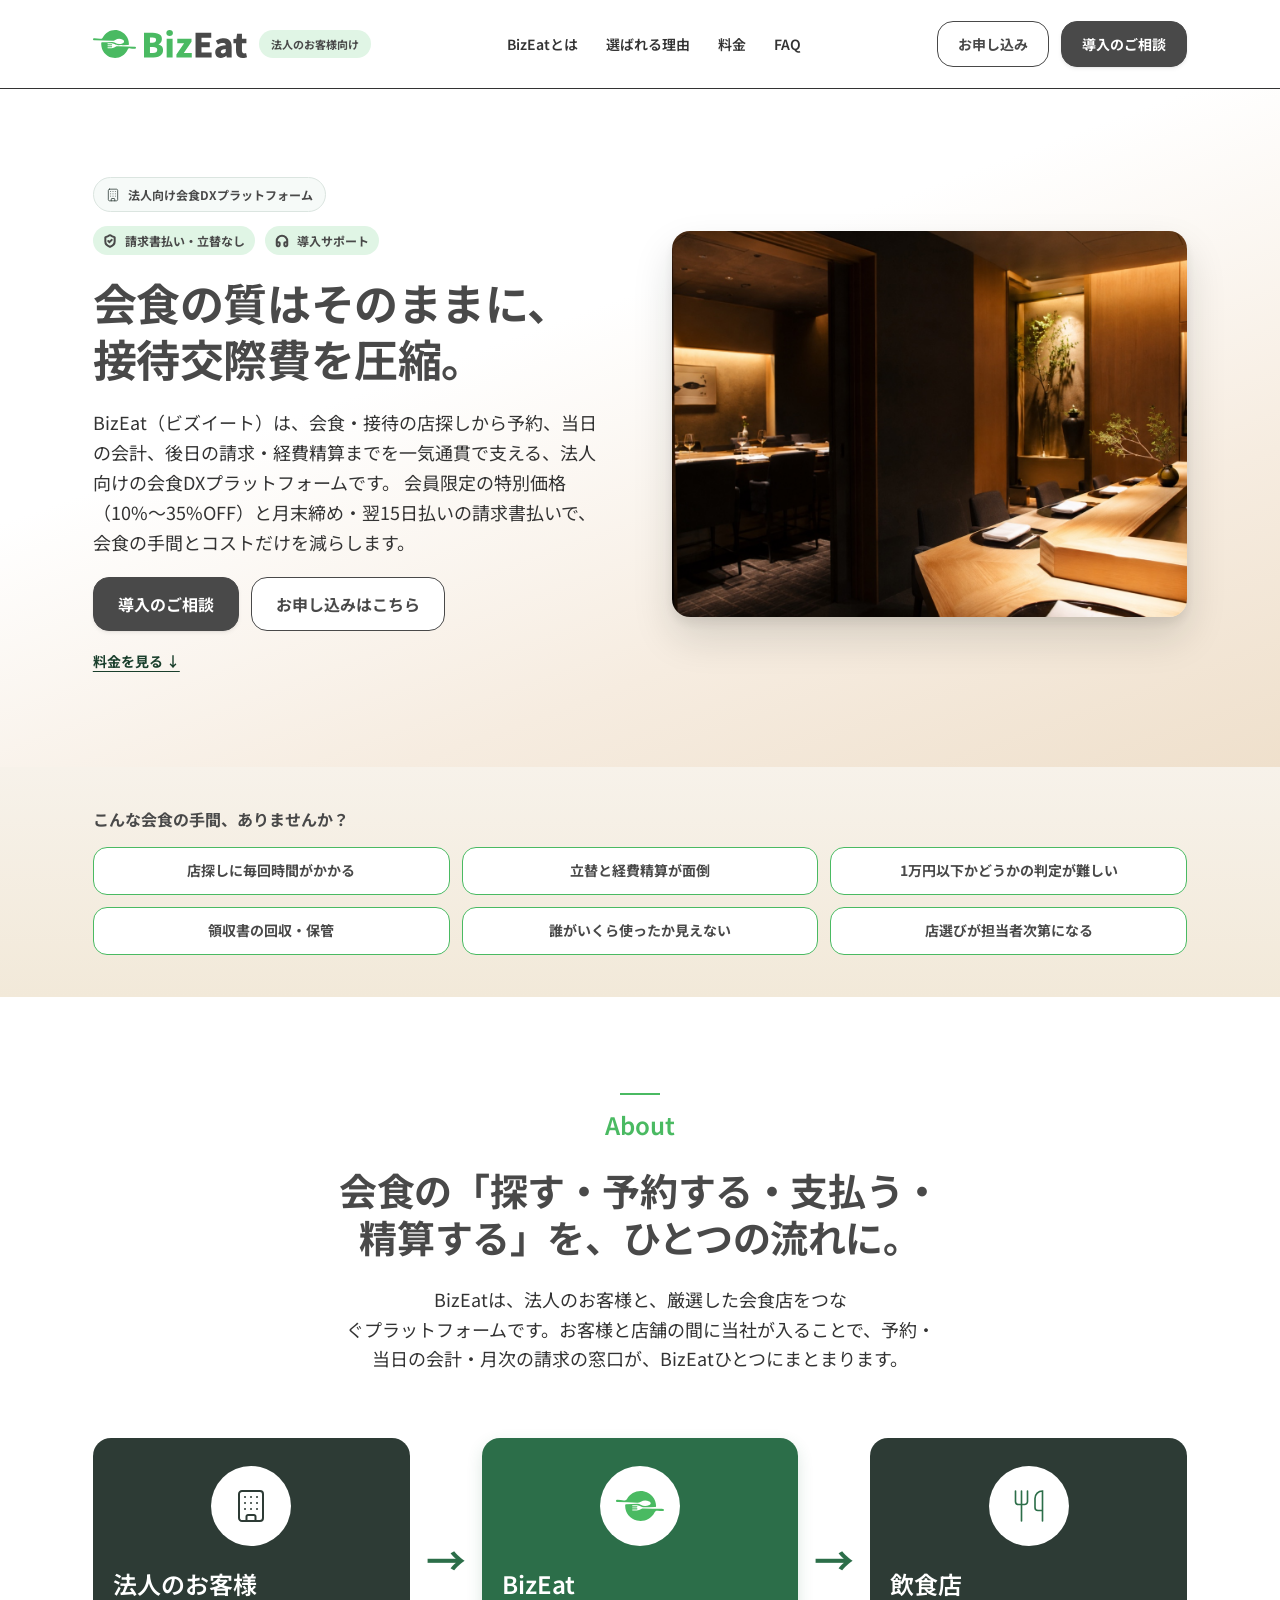
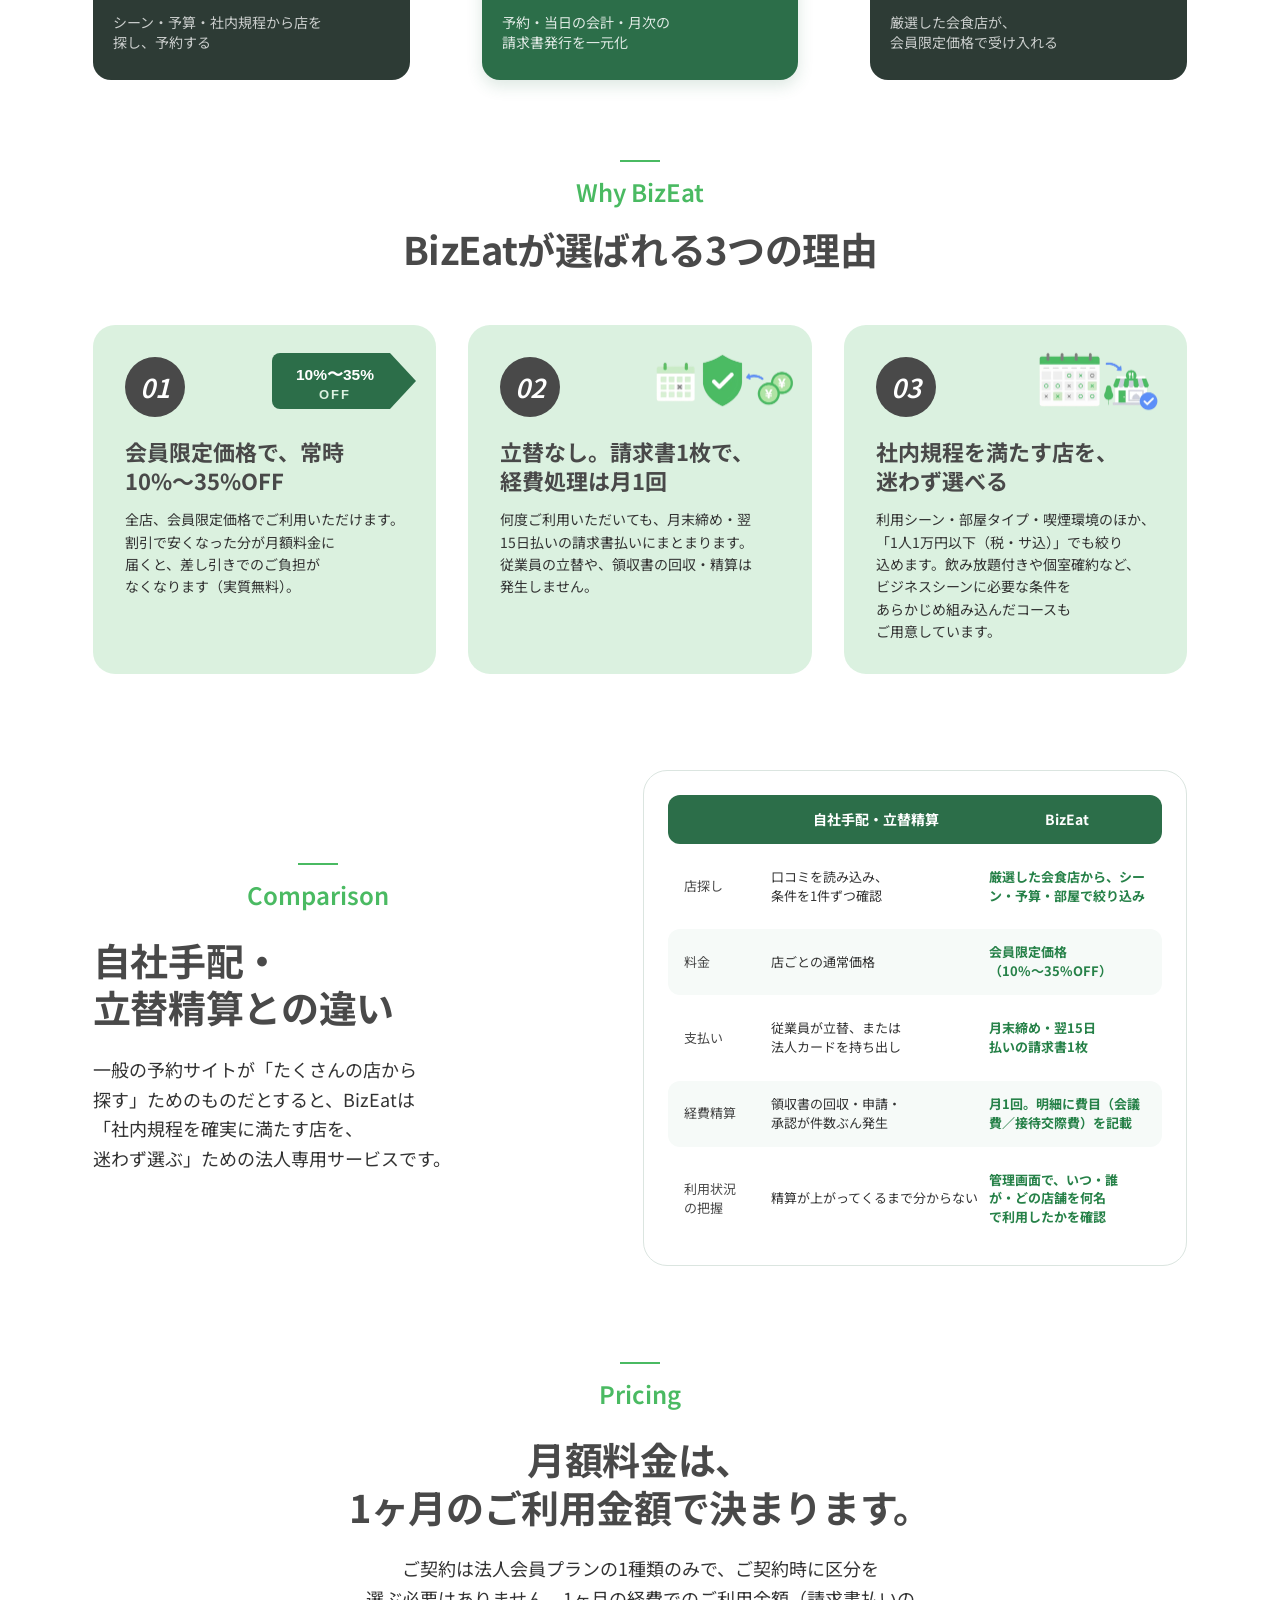
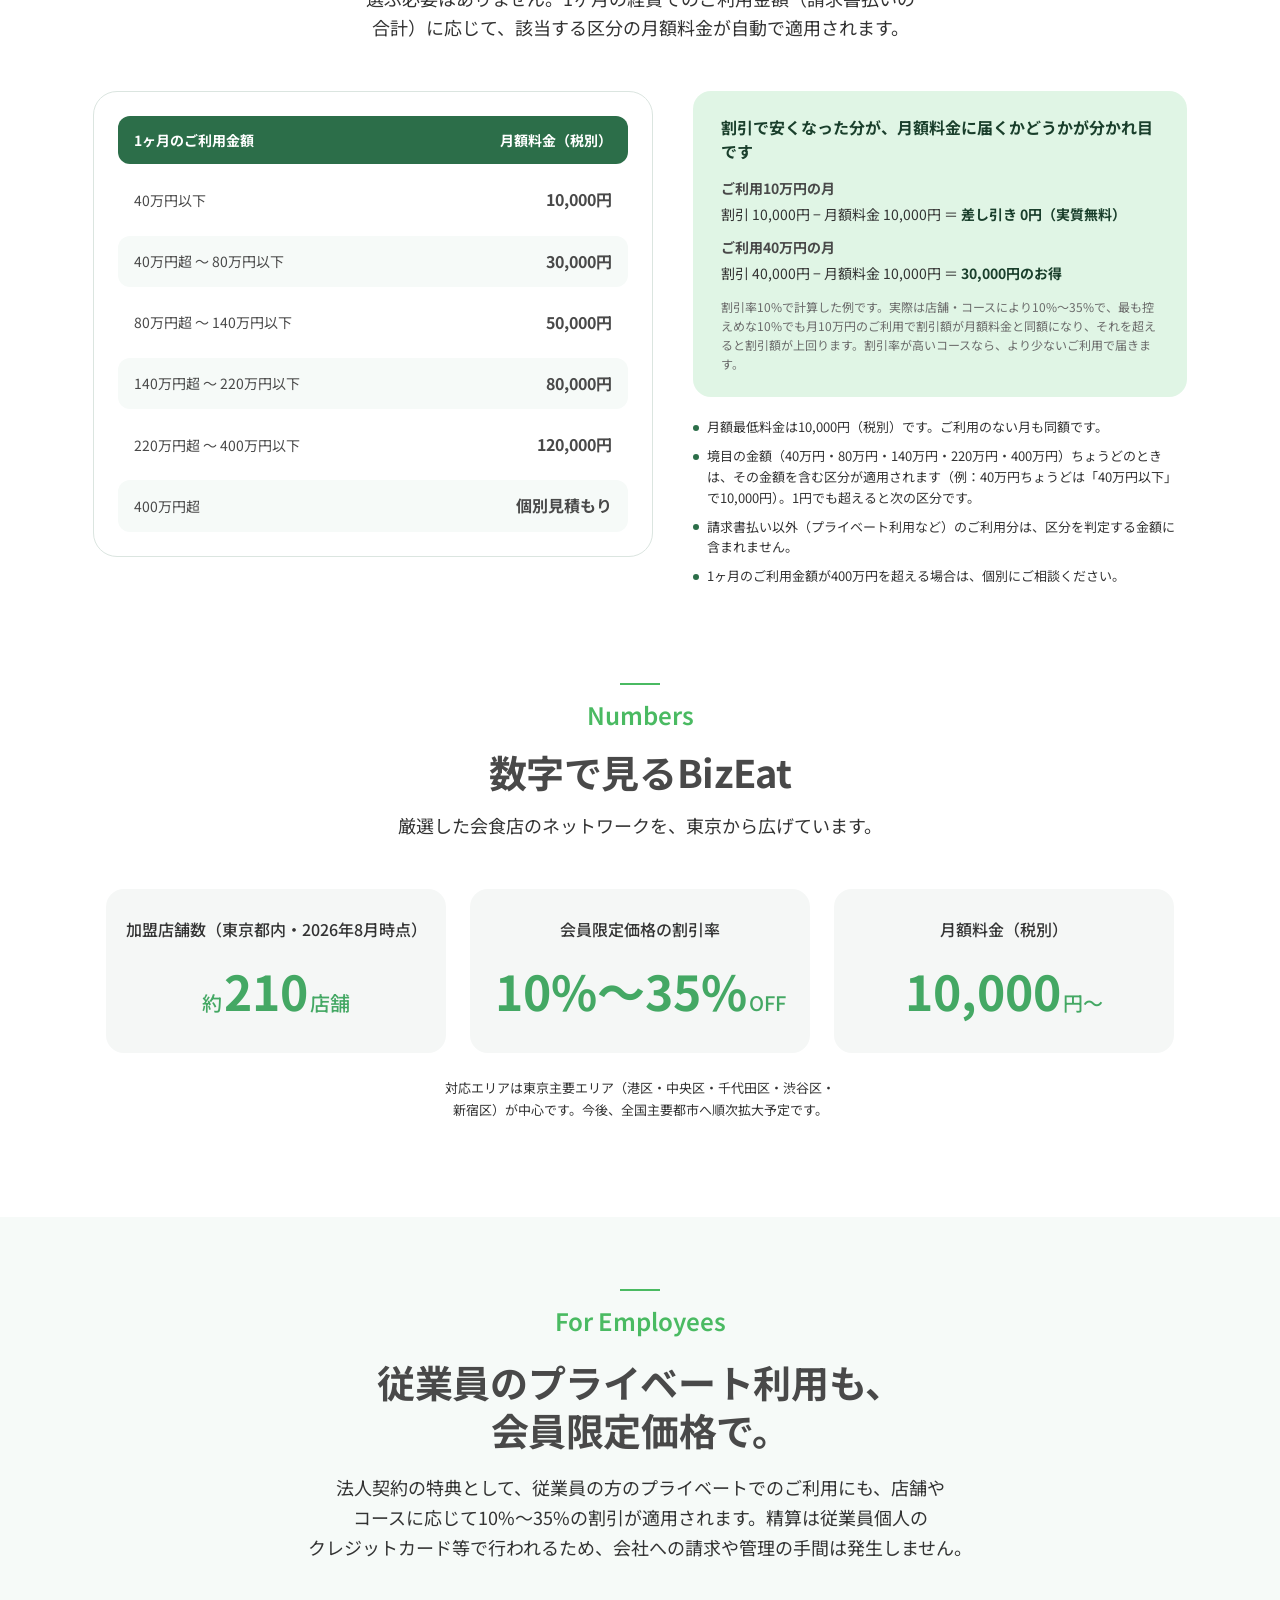
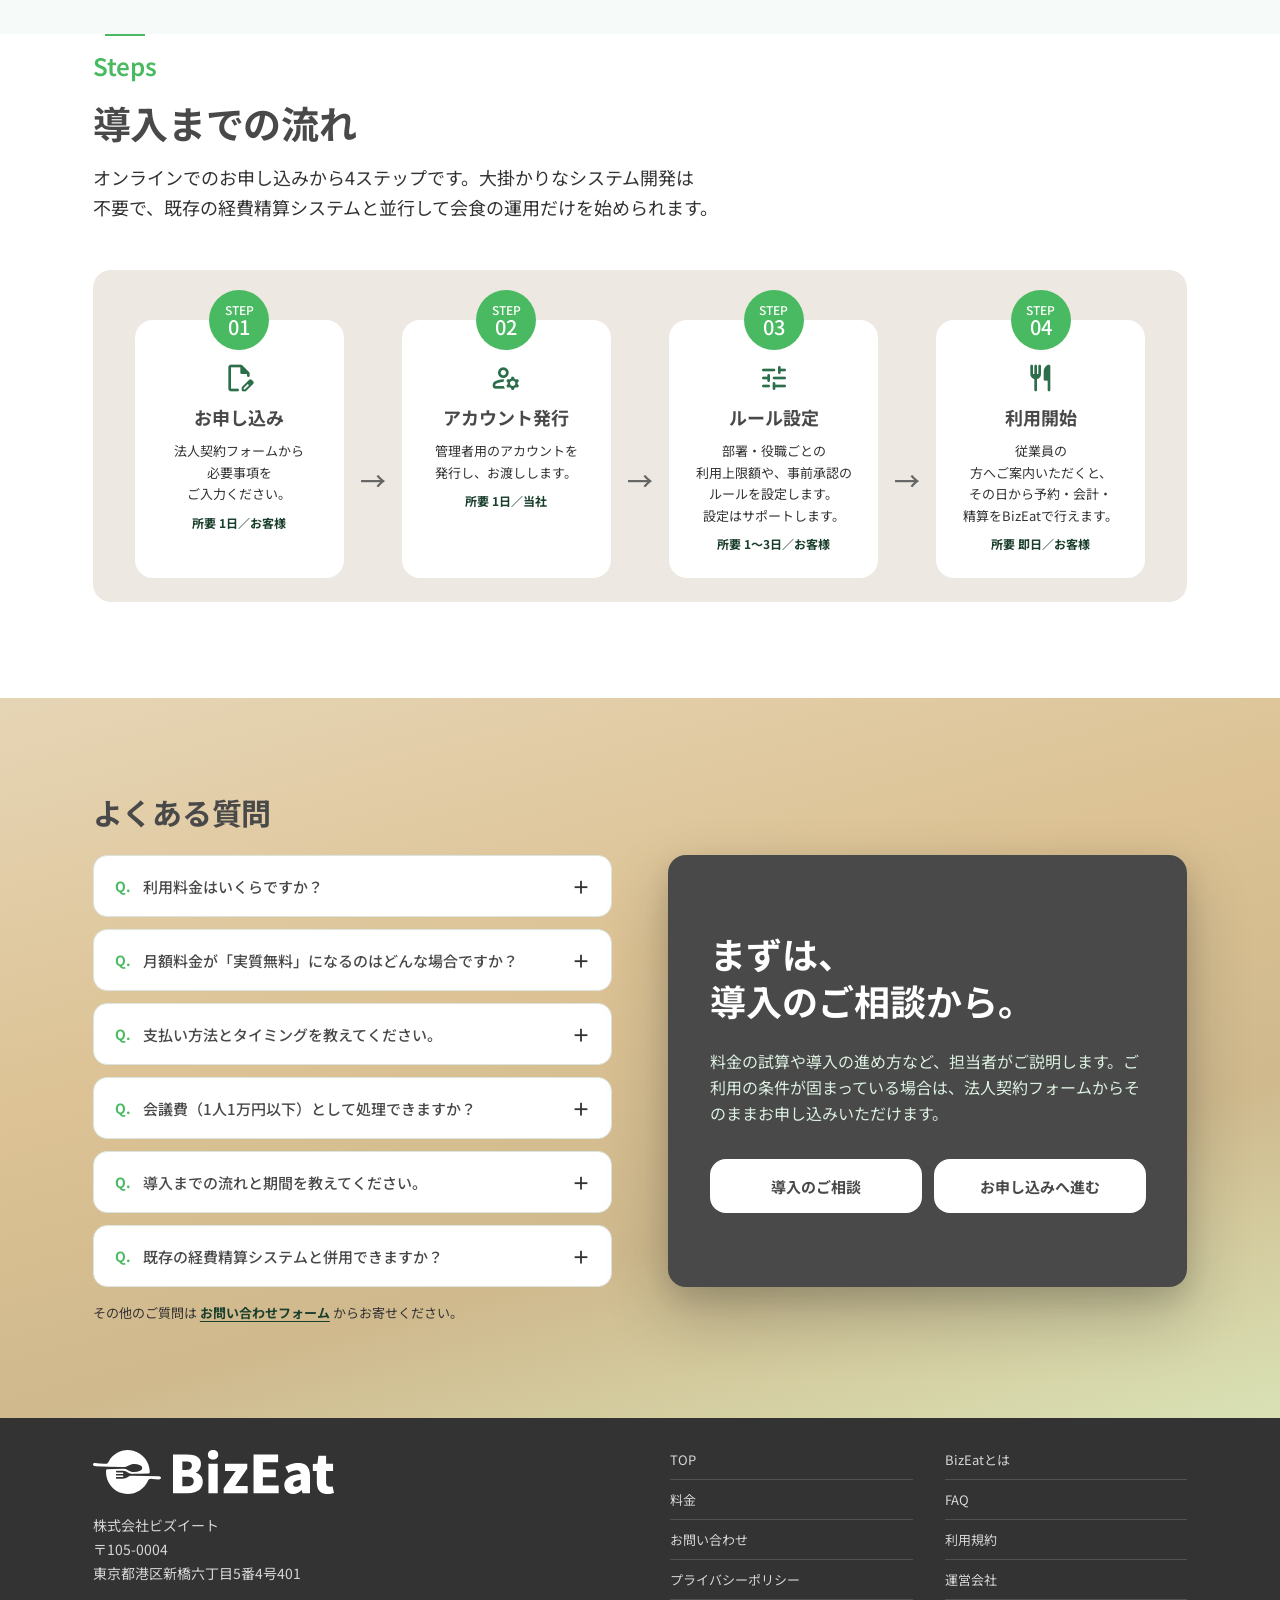
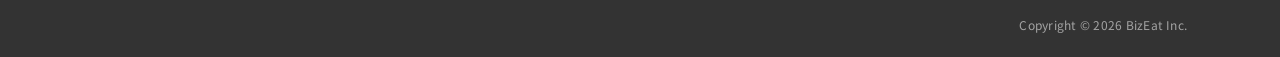
==== commit 36bf62d5: "タブのアイコンを追加し、3者図のロゴの比率を修正" ====
--- a/index.html
+++ b/index.html
@@ -6,7 +6,7 @@
 <title>BizEat | 法人向け会食DXプラットフォーム</title>
 <meta name="description" content="BizEat（ビズイート）は、会食・接待の店探しから予約、当日の会計、後日の請求・経費精算までを一気通貫で支える法人向けサービスです。会員限定の特別価格（10%〜35%OFF）と月末締め・翌15日払いの請求書払いで、会食の手間とコストを減らします。">
 <link rel="canonical" href="https://corporate.bizeat.jp/">
-<link rel="icon" href="assets/logo-icon.svg" type="image/svg+xml">
+<link rel="icon" href="assets/favicon.png" type="image/png">
 <meta property="og:type" content="website">
 <meta property="og:site_name" content="BizEat">
 <meta property="og:title" content="BizEat | 法人向け会食DXプラットフォーム">
@@ -147,7 +147,7 @@
         <span class="flow-3step-arrow" aria-hidden="true">→</span>
         <div class="flow-3step-item">
           <div class="flow-3step-card flow-3step-card--accent">
-            <span class="flow-3step-icon"><img src="assets/logo-icon.svg" alt="" width="44" height="44"></span>
+            <span class="flow-3step-icon"><img src="assets/logo-icon.svg" alt="" width="48" height="31"></span>
             <div class="flow-3step-body">
               <p class="flow-3step-title">BizEat</p>
               <p class="flow-3step-desc">予約・当日の会計・月次の請求書発行を一元化</p>
--- a/styles.css
+++ b/styles.css
@@ -486,7 +486,8 @@
   flex-shrink: 0;
 }
 .flow-3step-icon img { width: 36px; height: 36px; }
-.flow-3step-card--accent .flow-3step-icon img { width: 44px; height: 44px; }
+/* 中央カードは横長のロゴを置くので、幅だけ決めて縦は成り行きにする（両方固定すると潰れる） */
+.flow-3step-card--accent .flow-3step-icon img { width: 48px; height: auto; }
 
 .flow-3step-body { display: flex; flex-direction: column; gap: 12px; width: 100%; align-items: flex-start; }
 .flow-3step-title { font-size: 24px; font-weight: 600; color: #fff; }
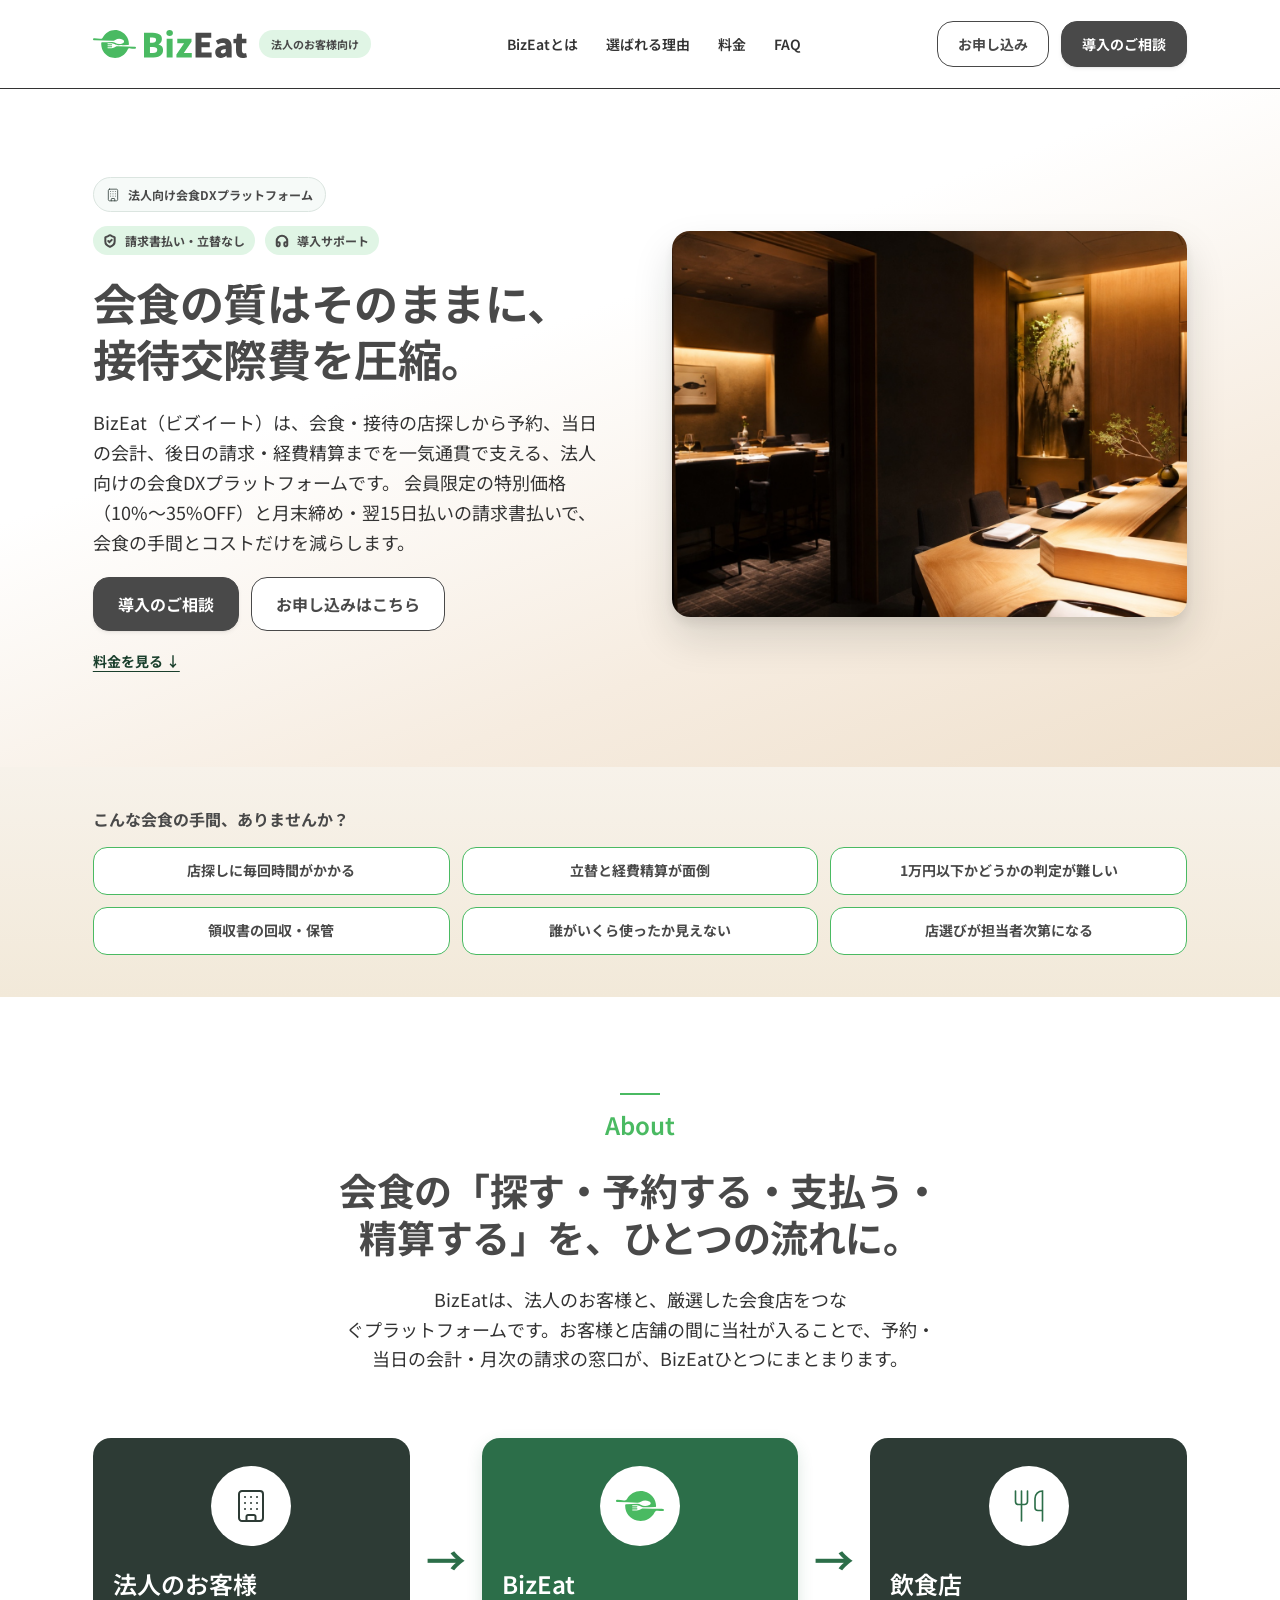
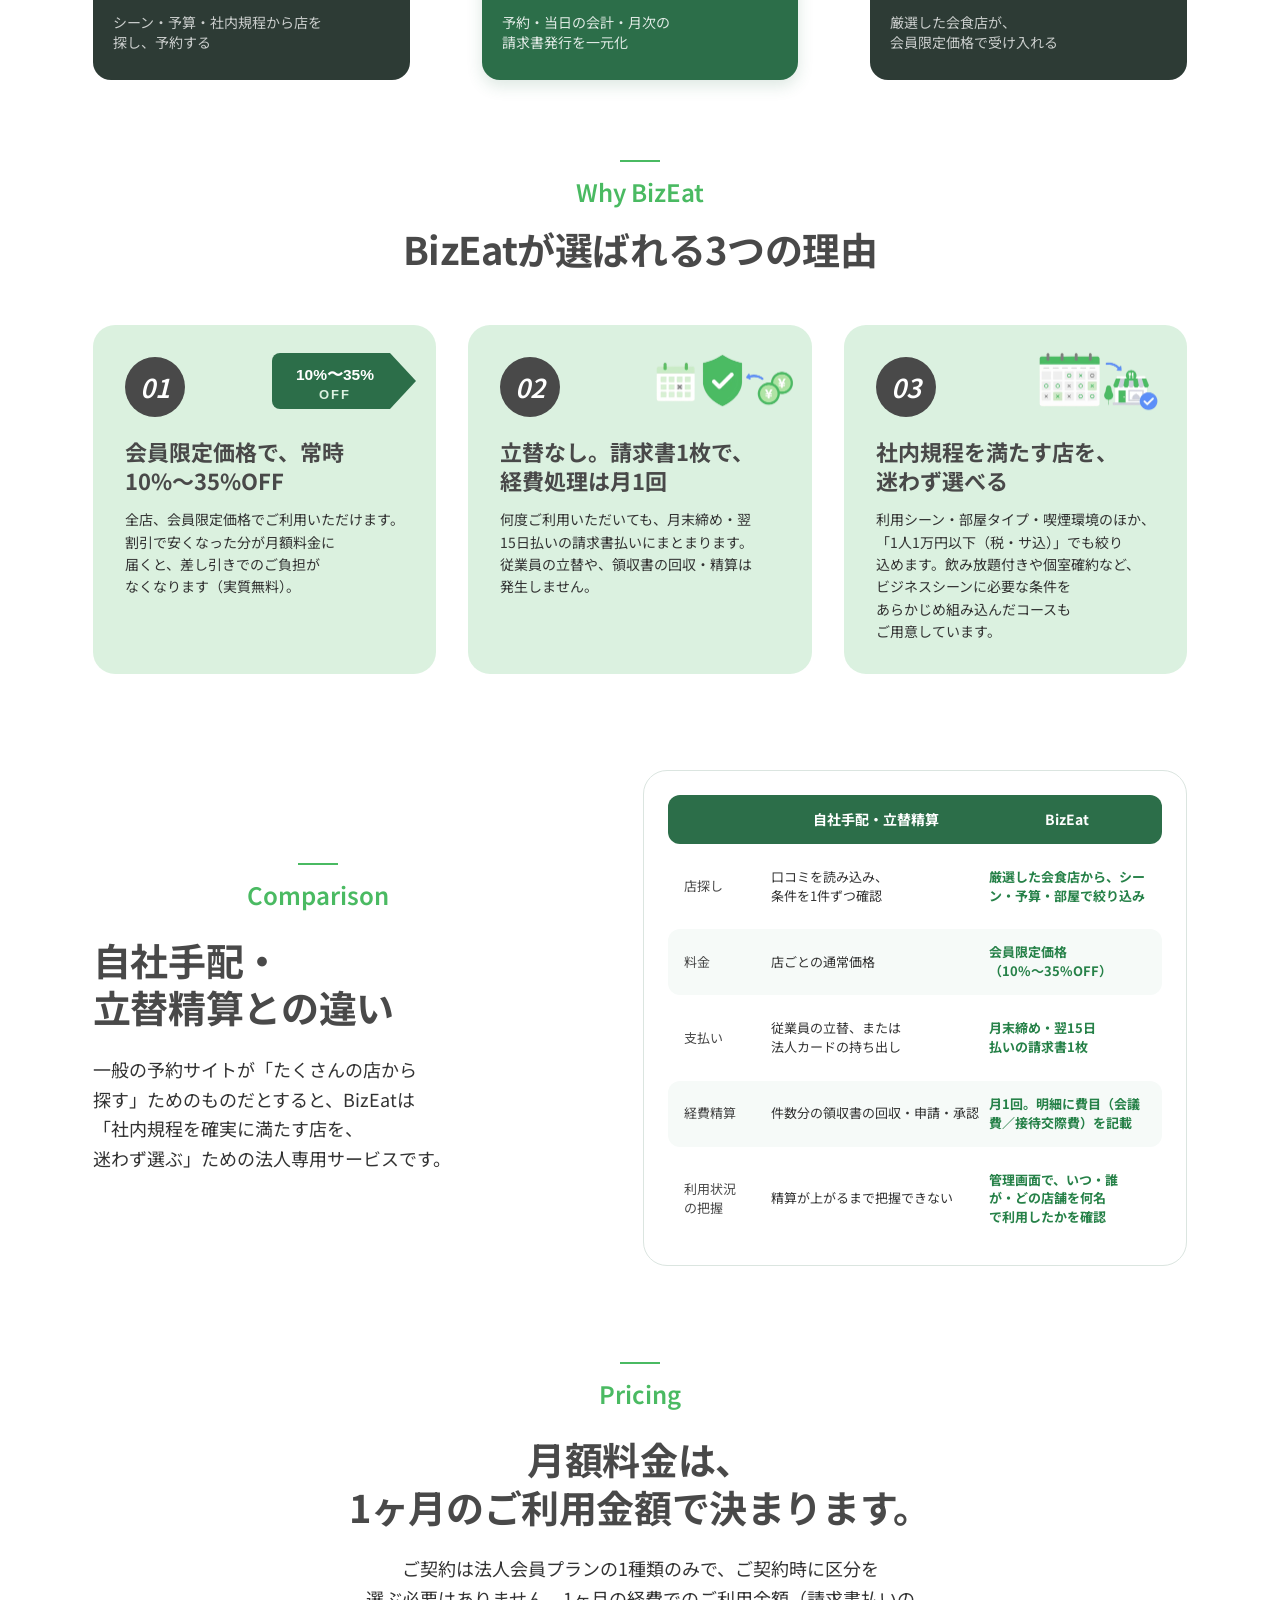
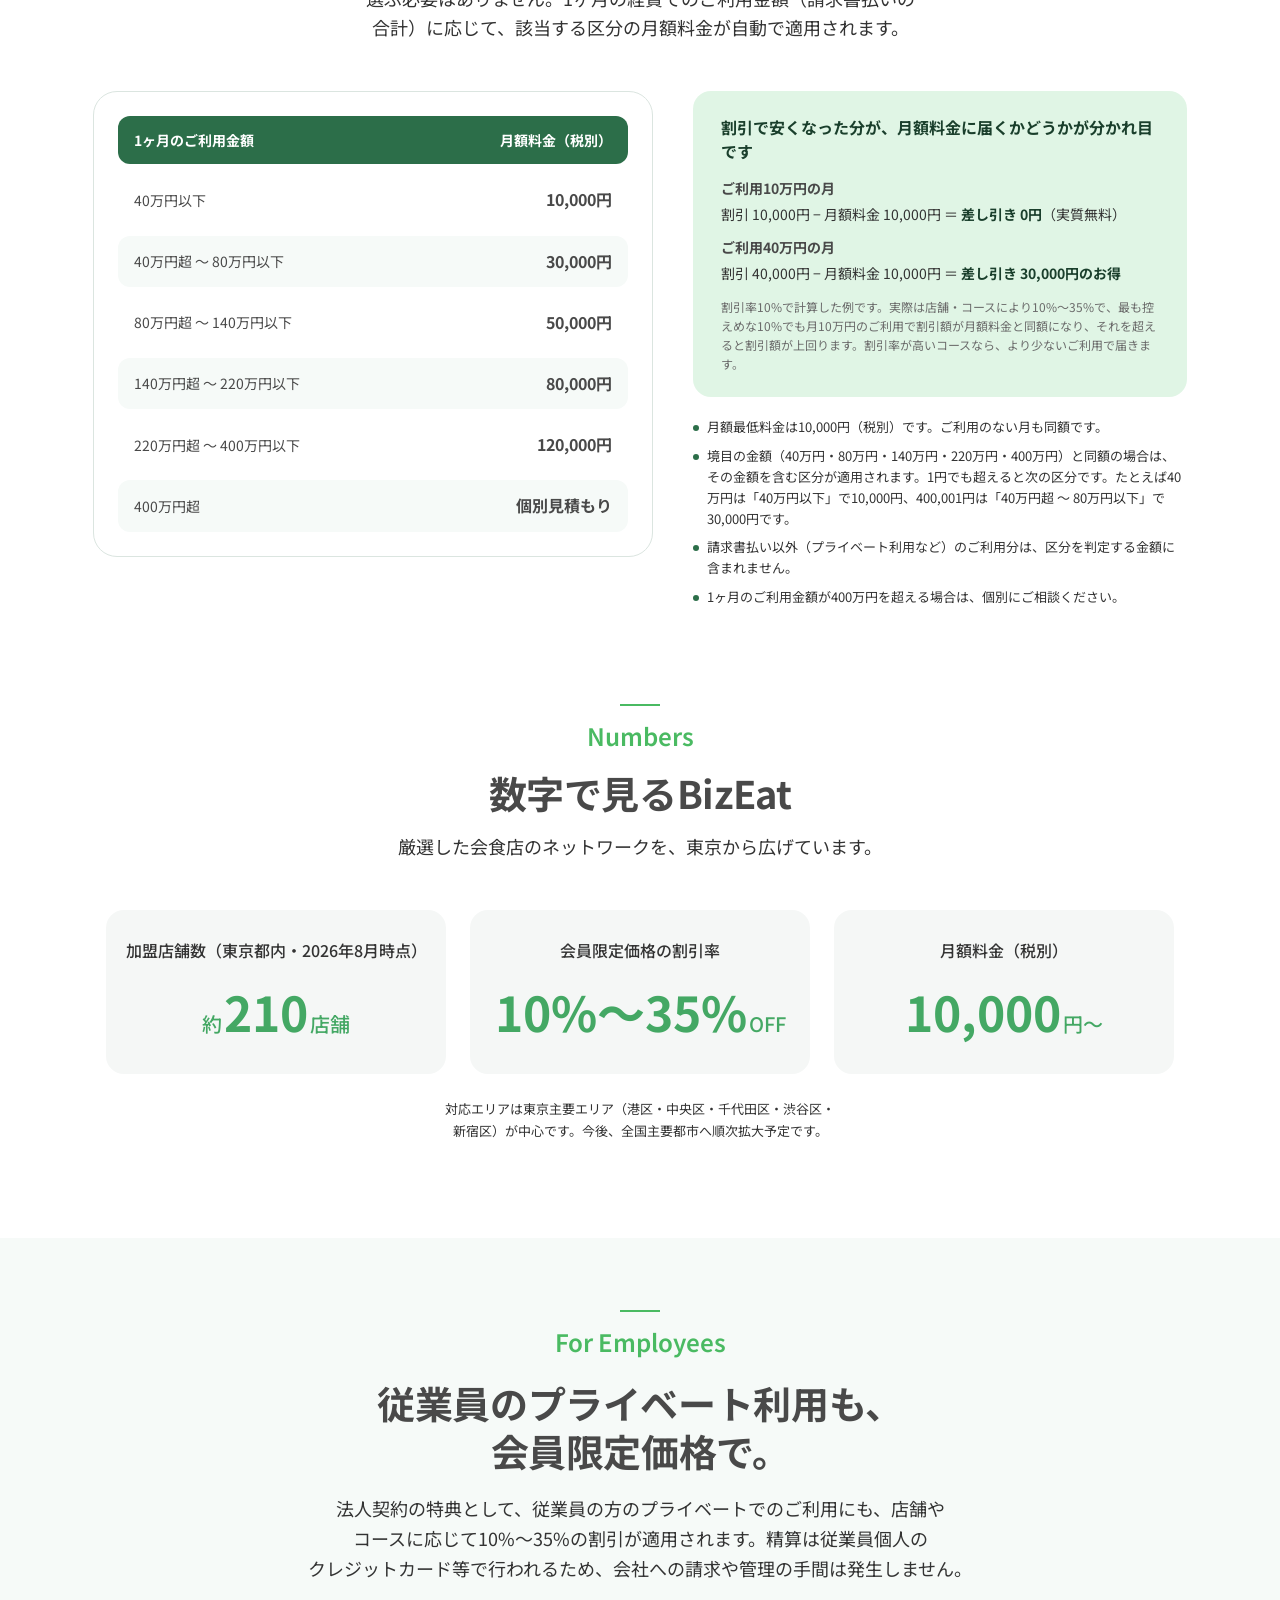
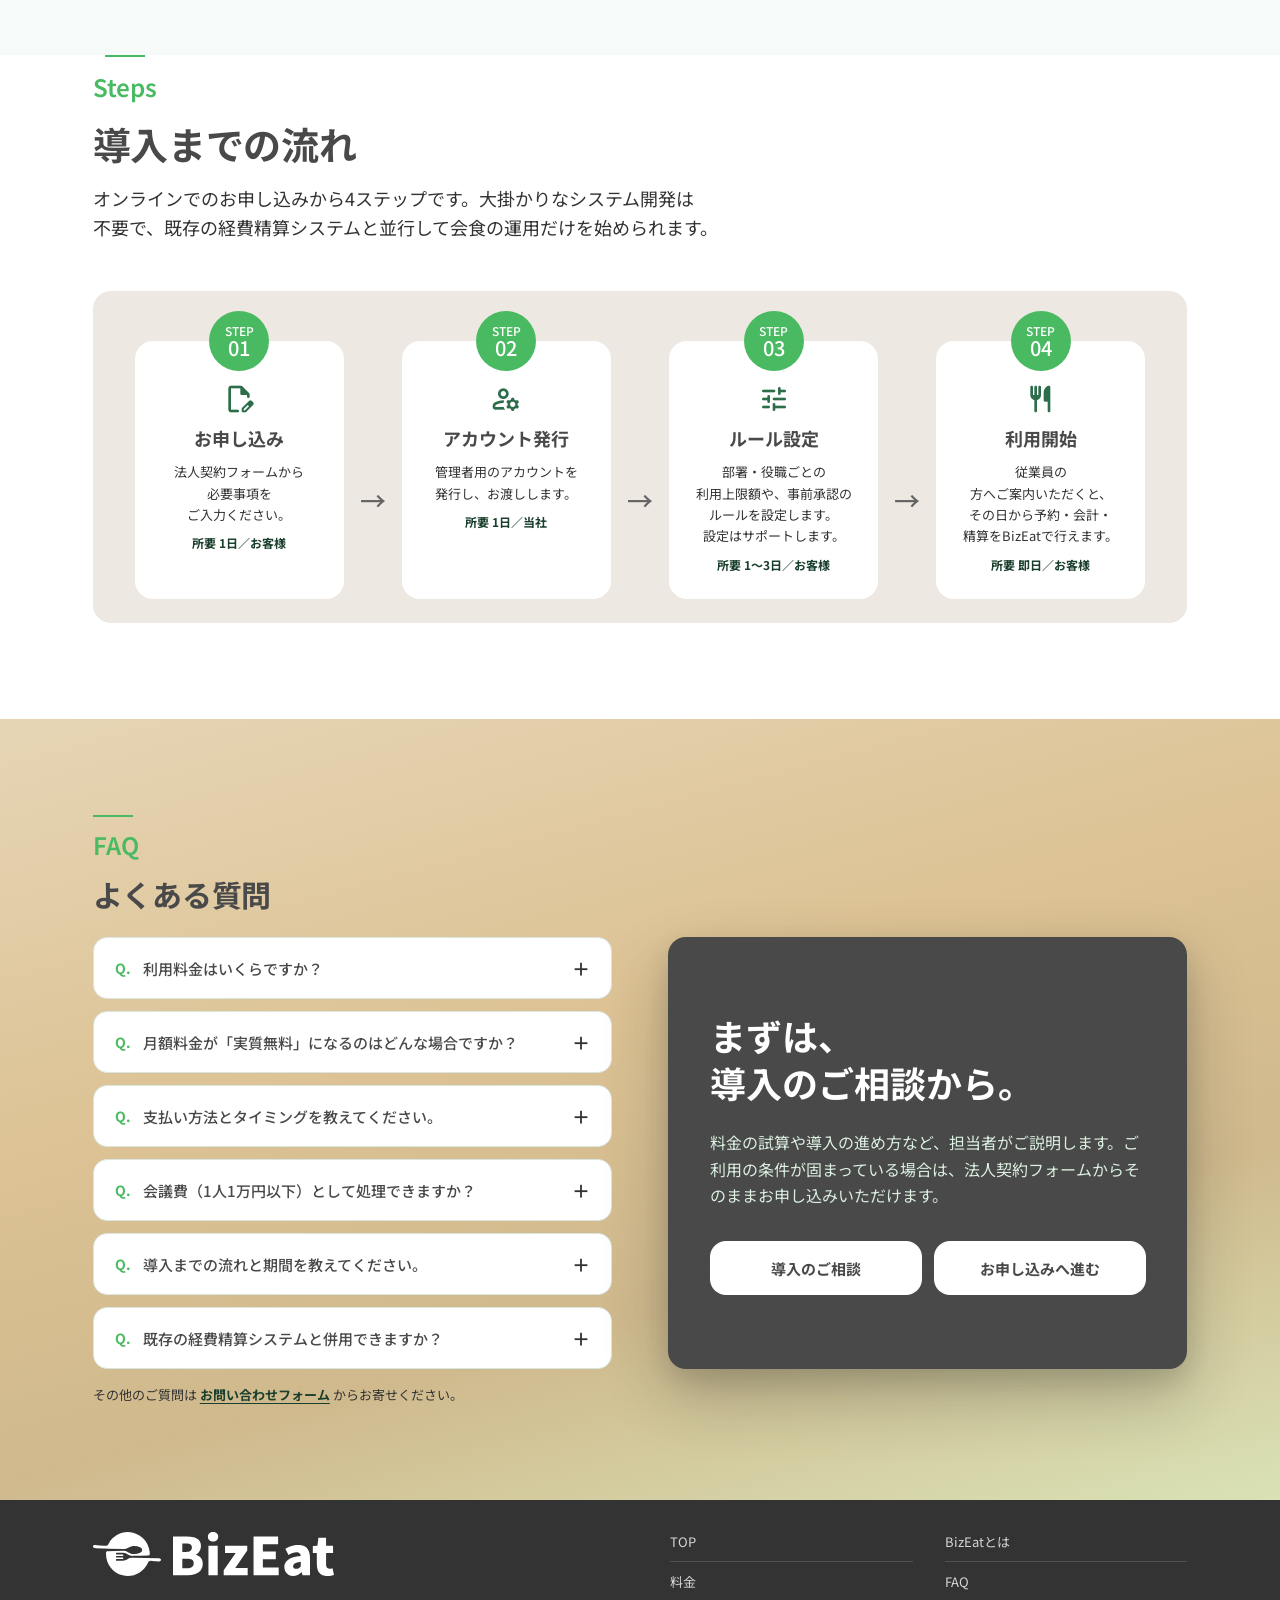
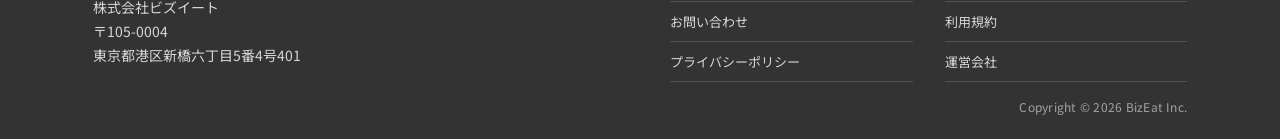
==== commit 2b2031f0: "文言とレイアウトの細部を修正" ====
--- a/index.html
+++ b/index.html
@@ -232,17 +232,17 @@
         </div>
         <div class="compare-row">
           <span class="compare-label">支払い</span>
-          <span>従業員が立替、または法人カードを持ち出し</span>
+          <span>従業員の立替、または法人カードの持ち出し</span>
           <span class="compare-win">月末締め・翌15日払いの請求書1枚</span>
         </div>
         <div class="compare-row">
           <span class="compare-label">経費精算</span>
-          <span>領収書の回収・申請・承認が件数ぶん発生</span>
+          <span>件数分の領収書の回収・申請・承認</span>
           <span class="compare-win">月1回。明細に費目（会議費／接待交際費）を記載</span>
         </div>
         <div class="compare-row">
           <span class="compare-label">利用状況の把握</span>
-          <span>精算が上がってくるまで分からない</span>
+          <span>精算が上がるまで把握できない</span>
           <span class="compare-win">管理画面で、いつ・誰が・どの店舗を何名で利用したかを確認</span>
         </div>
       </div>
@@ -299,18 +299,18 @@
             <dl>
               <div>
                 <dt>ご利用10万円の月</dt>
-                <dd>割引 10,000円 − 月額料金 10,000円 ＝ <strong>差し引き 0円（実質無料）</strong></dd>
+                <dd>割引 10,000円 − 月額料金 10,000円 ＝ <strong>差し引き 0円</strong>（実質無料）</dd>
               </div>
               <div>
                 <dt>ご利用40万円の月</dt>
-                <dd>割引 40,000円 − 月額料金 10,000円 ＝ <strong>30,000円のお得</strong></dd>
+                <dd>割引 40,000円 − 月額料金 10,000円 ＝ <strong>差し引き 30,000円のお得</strong></dd>
               </div>
             </dl>
             <p class="price-example-note">割引率10%で計算した例です。実際は店舗・コースにより10%〜35%で、最も控えめな10%でも月10万円のご利用で割引額が月額料金と同額になり、それを超えると割引額が上回ります。割引率が高いコースなら、より少ないご利用で届きます。</p>
           </div>
           <ul class="price-notes">
             <li>月額最低料金は10,000円（税別）です。ご利用のない月も同額です。</li>
-            <li>境目の金額（40万円・80万円・140万円・220万円・400万円）ちょうどのときは、その金額を含む区分が適用されます（例：40万円ちょうどは「40万円以下」で10,000円）。1円でも超えると次の区分です。</li>
+            <li>境目の金額（40万円・80万円・140万円・220万円・400万円）と同額の場合は、その金額を含む区分が適用されます。1円でも超えると次の区分です。たとえば40万円は「40万円以下」で10,000円、400,001円は「40万円超 〜 80万円以下」で30,000円です。</li>
             <li>請求書払い以外（プライベート利用など）のご利用分は、区分を判定する金額に含まれません。</li>
             <li>1ヶ月のご利用金額が400万円を超える場合は、個別にご相談ください。</li>
           </ul>
@@ -421,6 +421,10 @@
   <section class="faq-cta" id="faq">
     <div class="container faq-cta-inner">
       <div class="faq-col" data-reveal>
+        <div class="eyebrow">
+          <img src="assets/line.svg" alt="" class="eyebrow-line" width="40" height="2">
+          <span>FAQ</span>
+        </div>
         <h2 class="section-title">よくある質問</h2>
 
         <div class="faq-list">
--- a/styles.css
+++ b/styles.css
@@ -723,17 +723,22 @@
 .faq-cta { background: linear-gradient(165deg, #e6d5b5 0%, #dcc294 40%, #cfb98d 68%, #d9e2b5 100%); padding: 96px 0; }
 .faq-cta-inner { display: grid; grid-template-columns: 1fr 1fr; gap: 0 56px; }
 
-/* PC（FAQが2列のとき）のみ。1080px以下の1列化と重ならないよう 1081px から。見出しを1行目に出し、黒箱を2行目に置いてタブ群と上下を揃える */
+/* PC（FAQが2列のとき）のみ。1080px以下の1列化と重ならないよう 1081px から。
+   .faq-col の枠を消して子を直接グリッドに流すため、**子ごとに置き場所を明示する**。
+   指定を落とすとその子が右列や別の行へ流れる（2026-09-18に英字ラベルと末尾の1文で実際に起きた） */
 @media (min-width: 1081px) {
   .faq-col { display: contents; }
-  .faq-col .section-title,
-  .faq-list { grid-column: 1; }
-  .cta-box { grid-column: 2; grid-row: 2; }
+  .faq-col .eyebrow       { grid-column: 1; grid-row: 1; }
+  .faq-col .section-title { grid-column: 1; grid-row: 2; }
   /* 余白をタブ間隔に配り、最後のタブの下端を黒箱に揃える */
-  .faq-list { justify-content: space-between; }
+  .faq-list               { grid-column: 1; grid-row: 3; justify-content: space-between; }
+  .faq-more               { grid-column: 1; grid-row: 4; }
+  .cta-box                { grid-column: 2; grid-row: 3; }
 }
 
 .faq-col .section-title { margin-bottom: 24px; font-size: 30px; }
+/* FAQ区画は見出しが左寄せなので、英字ラベルも左端に揃える（.eyebrow の既定は中央寄せ） */
+.faq-col .eyebrow { align-items: flex-start; gap: 10px; margin-bottom: 14px; }
 
 .faq-list { display: flex; flex-direction: column; gap: 12px; }
 
@@ -1235,6 +1240,8 @@
   .compare-table--price .compare-row { grid-template-columns: 1fr auto; gap: 8px; padding: 14px 16px; text-align: left; }
   .compare-table--price .compare-row--head { display: grid; }
   .compare-table--price .compare-label .nobr { display: block; }
+  /* 上限・下限が1つだけの行（40万円以下・400万円超）にも2行ぶんの高さを持たせ、行の高さを揃える */
+  .compare-table--price .compare-label:has(.nobr:only-child)::after { content: ''; display: block; height: 1.45em; }
   .compare-table--price .compare-row:not(.compare-row--head) .compare-label { font-size: 14px; font-weight: 500; color: var(--ink-900); }
   .price-example { padding: 20px; }
 }
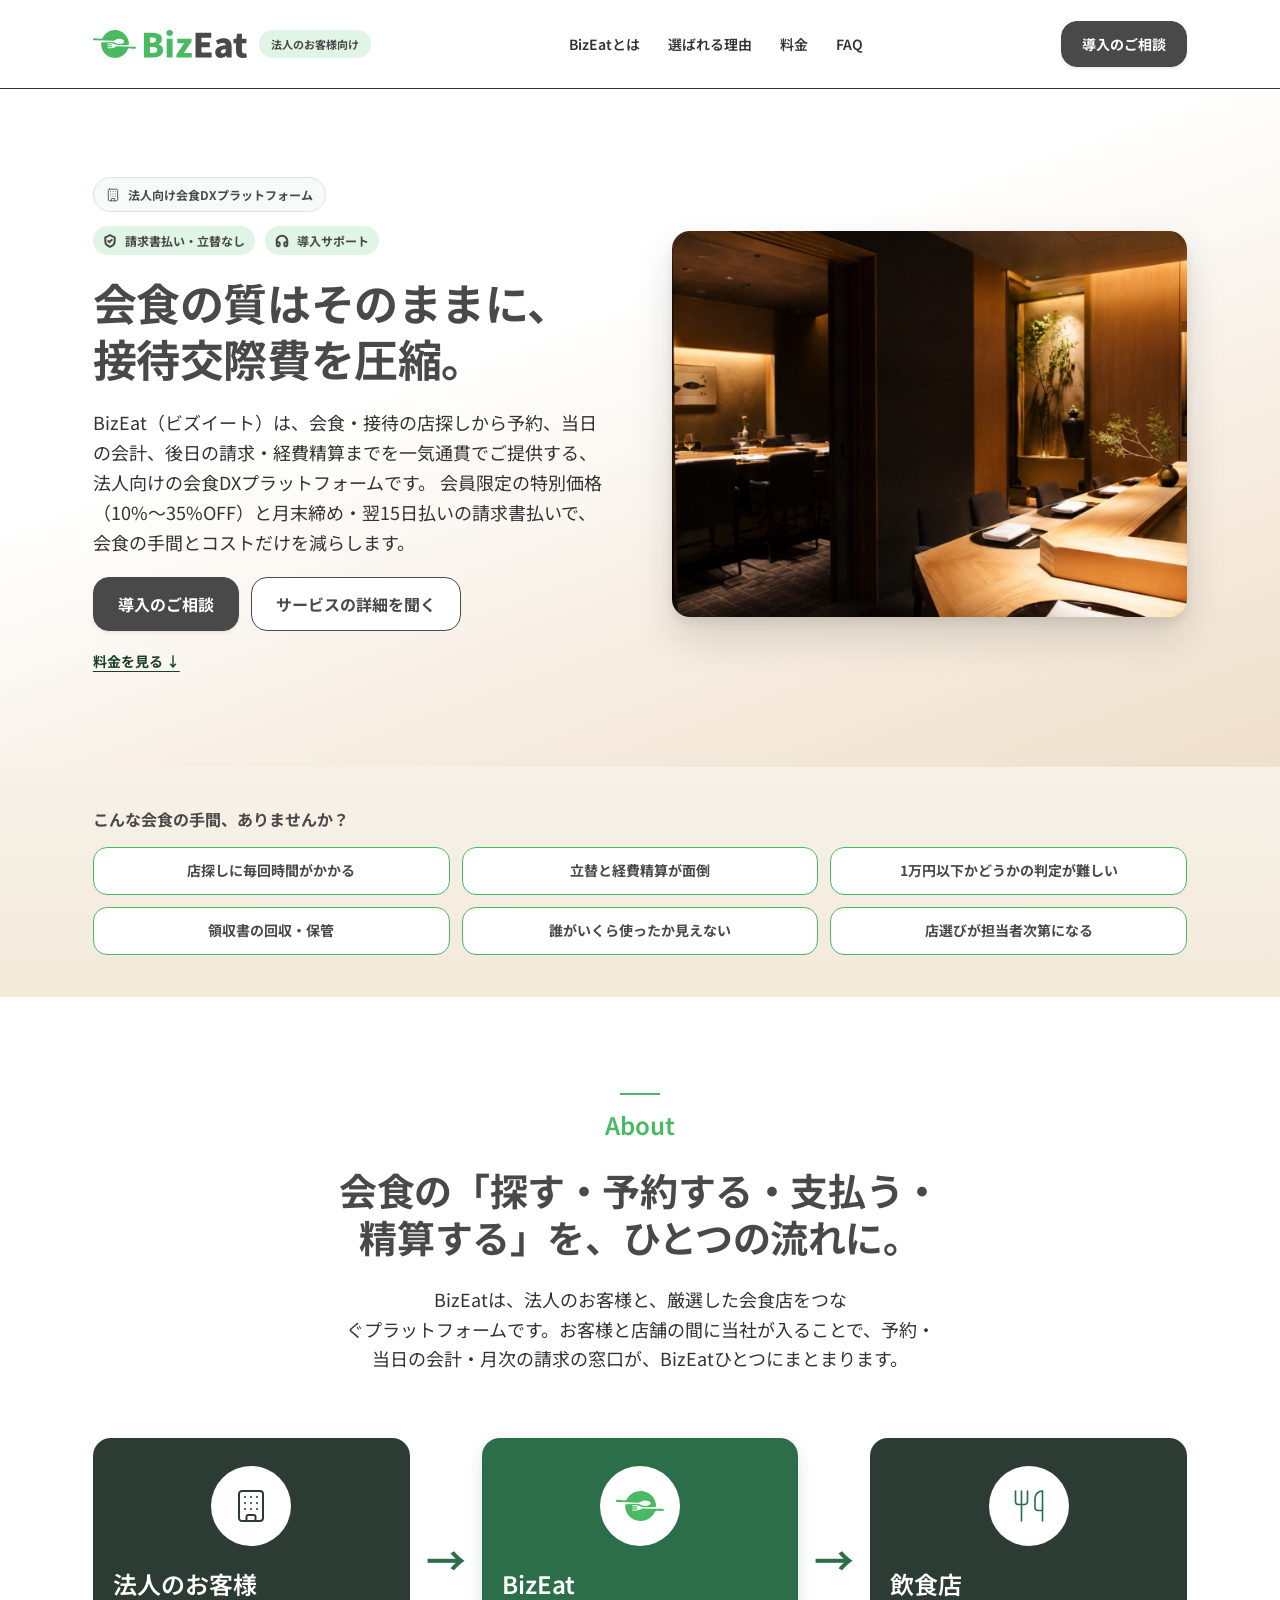
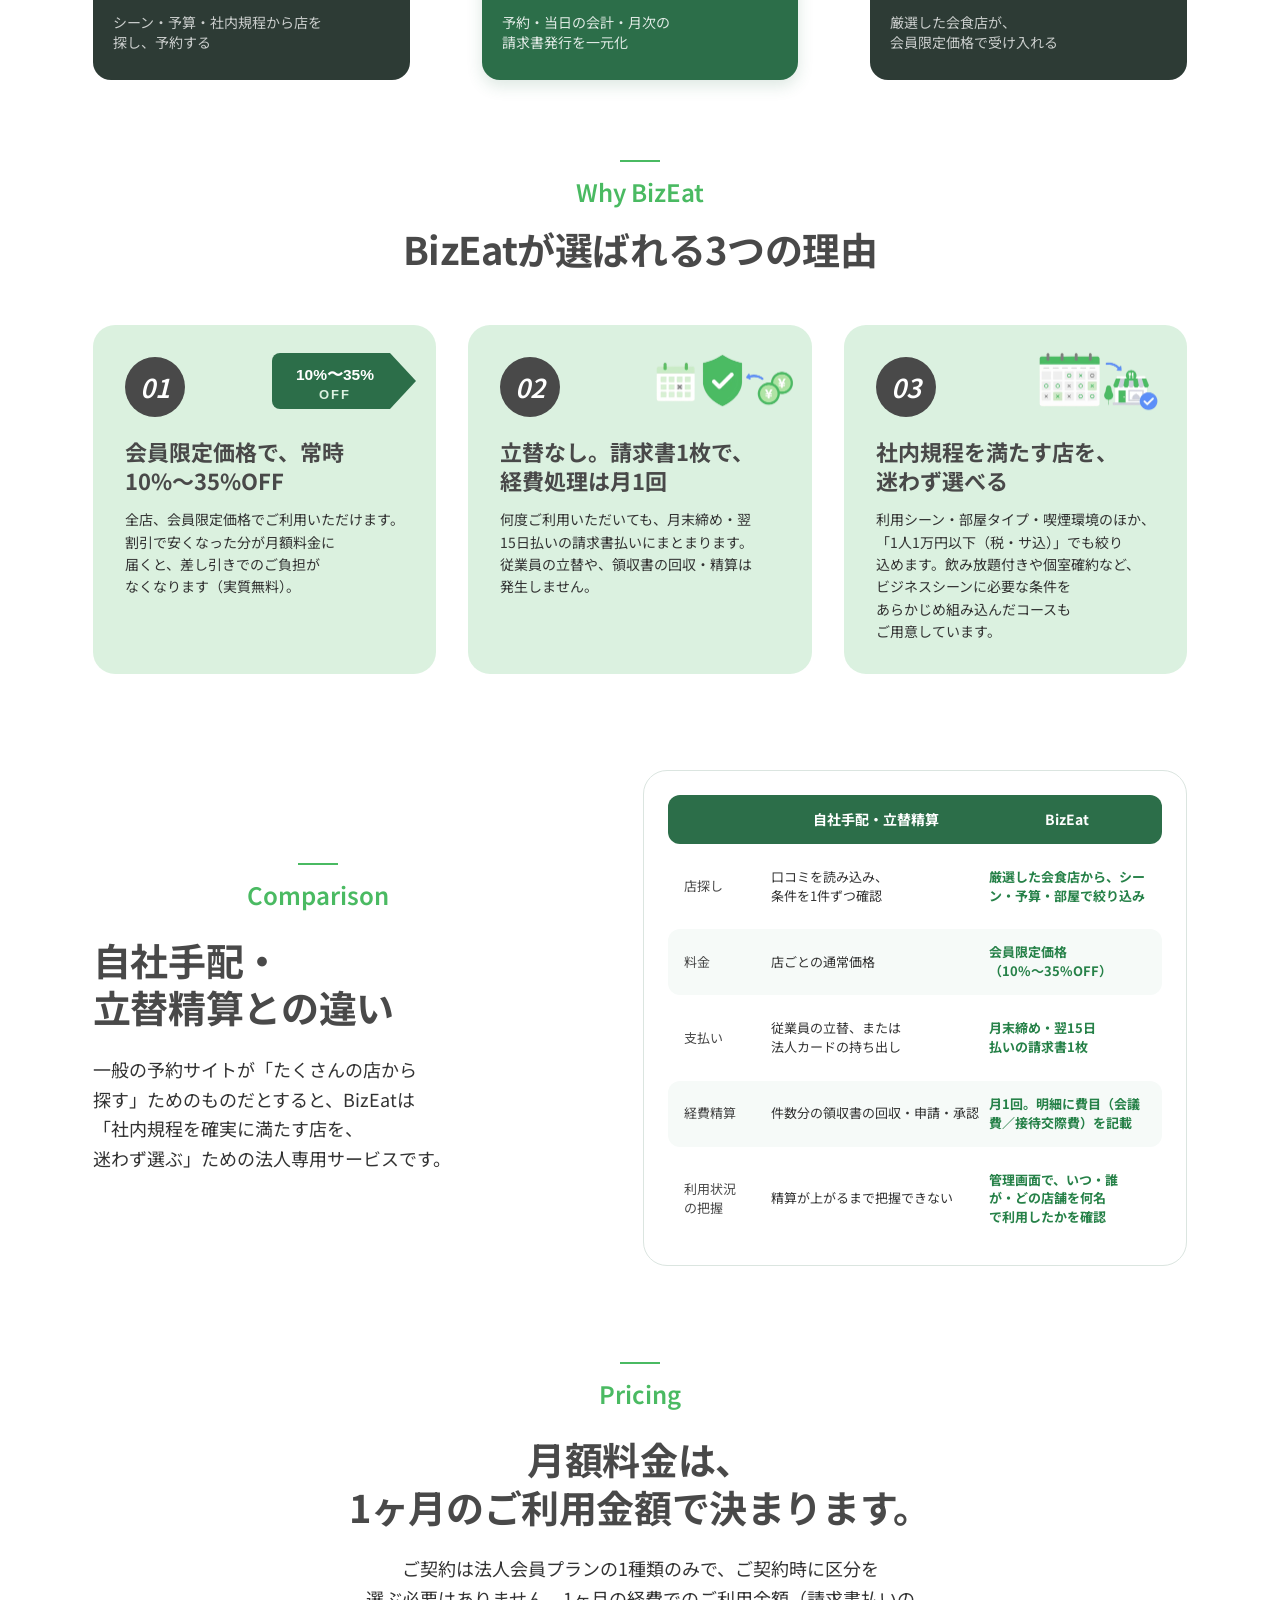
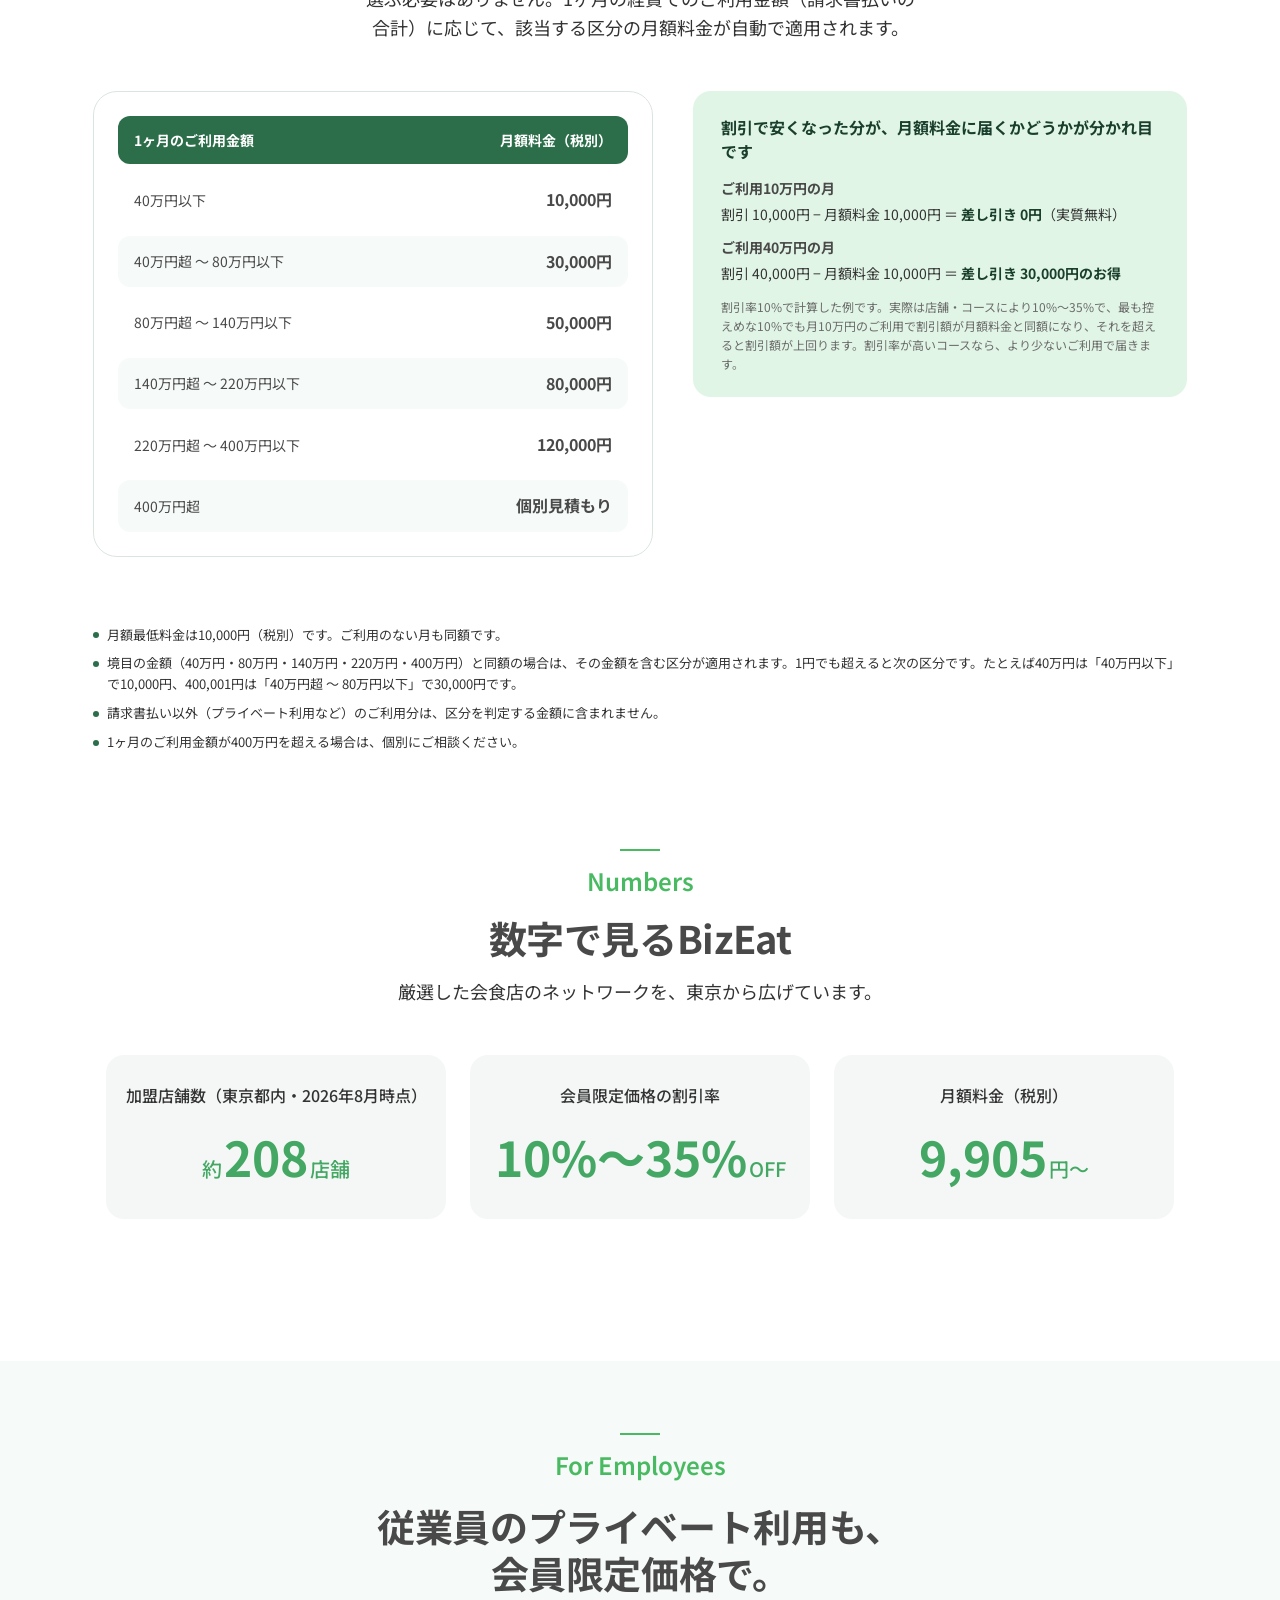
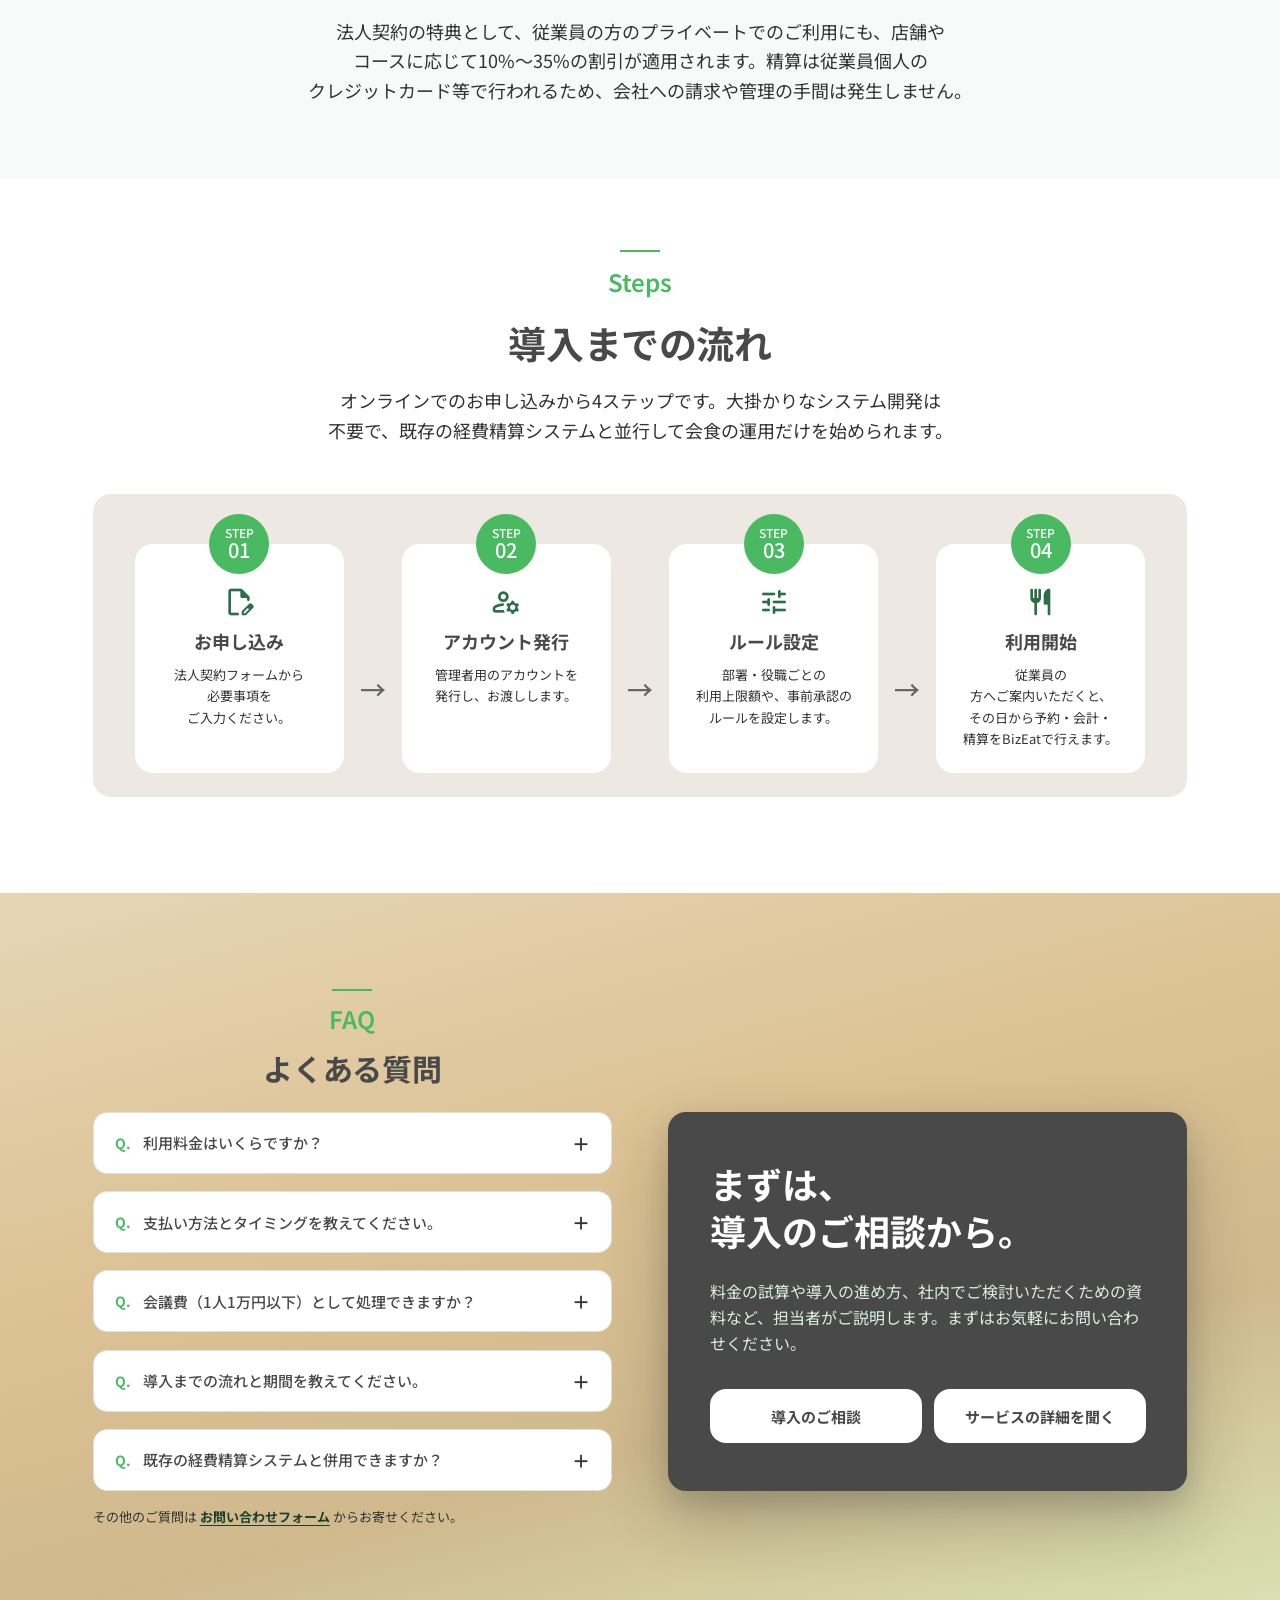
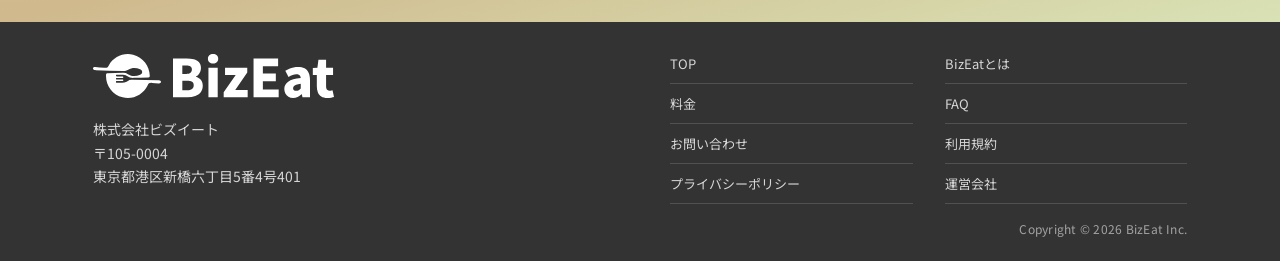
==== commit 87b6f215: "申し込み導線をお問い合わせに統一、数字に数え上げを追加、文言とレイアウトを調整" ====
--- a/index.html
+++ b/index.html
@@ -41,7 +41,6 @@
     </nav>
 
     <div class="header-ctas">
-      <a href="https://sales-order.bizeat.jp/contracts/plan/" target="_blank" rel="noopener" class="btn btn-secondary btn-sm">お申し込み</a>
       <a href="contact.html?type=consult" class="btn btn-primary btn-sm">導入のご相談</a>
     </div>
 
@@ -56,7 +55,6 @@
     <a href="#pricing">料金</a>
     <a href="#faq">FAQ</a>
     <div class="mobile-nav-ctas">
-      <a href="https://sales-order.bizeat.jp/contracts/plan/" target="_blank" rel="noopener" class="btn btn-secondary">お申し込み</a>
       <a href="contact.html?type=consult" class="btn btn-primary">導入のご相談</a>
     </div>
   </nav>
@@ -88,13 +86,13 @@
         <h1 data-reveal data-reveal-delay="80ms"><span class="nobr">会食の質はそのままに、</span><span class="nobr">接待交際費を圧縮。</span></h1>
 
         <p class="hero-lead" data-reveal data-reveal-delay="140ms">
-          BizEat（ビズイート）は、会食・接待の店探しから予約、当日の会計、後日の請求・経費精算までを一気通貫で支える、法人向けの会食DXプラットフォームです。
+          BizEat（ビズイート）は、会食・接待の店探しから予約、当日の会計、後日の請求・経費精算までを一気通貫でご提供する、法人向けの会食DXプラットフォームです。
           会員限定の特別価格（10%〜35%OFF）と月末締め・翌15日払いの請求書払いで、会食の手間とコストだけを減らします。
         </p>
 
         <div class="hero-ctas" data-reveal data-reveal-delay="200ms">
           <a href="contact.html?type=consult" class="btn btn-primary btn-lg">導入のご相談</a>
-          <a href="https://sales-order.bizeat.jp/contracts/plan/" target="_blank" rel="noopener" class="btn btn-secondary btn-lg">お申し込みはこちら</a>
+          <a href="contact.html?type=info" class="btn btn-secondary btn-lg">サービスの詳細を聞く</a>
         </div>
         <a href="#pricing" class="hero-link" data-reveal data-reveal-delay="260ms">料金を見る ↓</a>
       </div>
@@ -308,13 +306,13 @@
             </dl>
             <p class="price-example-note">割引率10%で計算した例です。実際は店舗・コースにより10%〜35%で、最も控えめな10%でも月10万円のご利用で割引額が月額料金と同額になり、それを超えると割引額が上回ります。割引率が高いコースなら、より少ないご利用で届きます。</p>
           </div>
-          <ul class="price-notes">
-            <li>月額最低料金は10,000円（税別）です。ご利用のない月も同額です。</li>
-            <li>境目の金額（40万円・80万円・140万円・220万円・400万円）と同額の場合は、その金額を含む区分が適用されます。1円でも超えると次の区分です。たとえば40万円は「40万円以下」で10,000円、400,001円は「40万円超 〜 80万円以下」で30,000円です。</li>
-            <li>請求書払い以外（プライベート利用など）のご利用分は、区分を判定する金額に含まれません。</li>
-            <li>1ヶ月のご利用金額が400万円を超える場合は、個別にご相談ください。</li>
-          </ul>
-        </div>
+        </div>
+        <ul class="price-notes">
+          <li>月額最低料金は10,000円（税別）です。ご利用のない月も同額です。</li>
+          <li>境目の金額（40万円・80万円・140万円・220万円・400万円）と同額の場合は、その金額を含む区分が適用されます。1円でも超えると次の区分です。たとえば40万円は「40万円以下」で10,000円、400,001円は「40万円超 〜 80万円以下」で30,000円です。</li>
+          <li>請求書払い以外（プライベート利用など）のご利用分は、区分を判定する金額に含まれません。</li>
+          <li>1ヶ月のご利用金額が400万円を超える場合は、個別にご相談ください。</li>
+        </ul>
       </div>
     </div>
   </section>
@@ -336,26 +334,26 @@
           <p class="stat-card-label">加盟店舗数（東京都内・2026年8月時点）</p>
           <div class="stat-card-number-row">
             <span class="stat-card-unit">約</span>
-            <span class="stat-card-number">210</span>
+            <span class="stat-card-number" data-count="210">210</span>
             <span class="stat-card-unit">店舗</span>
           </div>
         </div>
         <div class="stat-card">
           <p class="stat-card-label">会員限定価格の割引率</p>
           <div class="stat-card-number-row">
-            <span class="stat-card-number">10%〜35%</span>
+            <span class="stat-card-number"><span data-count="10">10</span>%〜<span data-count="35">35</span>%</span>
             <span class="stat-card-unit">OFF</span>
           </div>
         </div>
         <div class="stat-card">
           <p class="stat-card-label">月額料金（税別）</p>
           <div class="stat-card-number-row">
-            <span class="stat-card-number">10,000</span>
+            <span class="stat-card-number" data-count="10000" data-comma="1">10,000</span>
             <span class="stat-card-unit">円〜</span>
           </div>
         </div>
       </div>
-      <p class="stats-note" data-reveal>対応エリアは東京主要エリア（港区・中央区・千代田区・渋谷区・新宿区）が中心です。今後、全国主要都市へ順次拡大予定です。</p>
+      <p class="stats-note" data-reveal>対応エリアは港区・中央区・千代田区・渋谷区・新宿区が中心で、今後は全国主要都市へ順次拡大予定です。</p>
     </div>
   </section>
 
@@ -390,28 +388,28 @@
           <span class="flow-step-badge"><span>STEP</span><strong>01</strong></span>
           <span class="flow-step-icon material-symbols-rounded" aria-hidden="true">edit_document</span>
           <h3>お申し込み</h3>
-          <p>法人契約フォームから必要事項をご入力ください。<span class="flow-step-meta">所要 1日／お客様</span></p>
+          <p>法人契約フォームから必要事項をご入力ください。</p>
         </div>
         <span class="flow-step-arrow" aria-hidden="true">→</span>
         <div class="flow-step">
           <span class="flow-step-badge"><span>STEP</span><strong>02</strong></span>
           <span class="flow-step-icon material-symbols-rounded" aria-hidden="true">manage_accounts</span>
           <h3>アカウント発行</h3>
-          <p>管理者用のアカウントを発行し、お渡しします。<span class="flow-step-meta">所要 1日／当社</span></p>
+          <p>管理者用のアカウントを発行し、お渡しします。</p>
         </div>
         <span class="flow-step-arrow" aria-hidden="true">→</span>
         <div class="flow-step">
           <span class="flow-step-badge"><span>STEP</span><strong>03</strong></span>
           <span class="flow-step-icon material-symbols-rounded" aria-hidden="true">tune</span>
           <h3>ルール設定</h3>
-          <p>部署・役職ごとの利用上限額や、事前承認のルールを設定します。設定はサポートします。<span class="flow-step-meta">所要 1〜3日／お客様</span></p>
+          <p>部署・役職ごとの利用上限額や、事前承認のルールを設定します。</p>
         </div>
         <span class="flow-step-arrow" aria-hidden="true">→</span>
         <div class="flow-step">
           <span class="flow-step-badge"><span>STEP</span><strong>04</strong></span>
           <span class="flow-step-icon material-symbols-rounded" aria-hidden="true">restaurant</span>
           <h3>利用開始</h3>
-          <p>従業員の方へご案内いただくと、その日から予約・会計・精算をBizEatで行えます。<span class="flow-step-meta">所要 即日／お客様</span></p>
+          <p>従業員の方へご案内いただくと、その日から予約・会計・精算をBizEatで行えます。</p>
         </div>
       </div>
     </div>
@@ -442,54 +440,43 @@
           <div class="faq-row">
             <button class="faq-question" aria-expanded="false" aria-controls="faqAnswer02">
               <span class="faq-q">Q.</span>
-              <span class="faq-text">月額料金が「実質無料」になるのはどんな場合ですか？</span>
+              <span class="faq-text">支払い方法とタイミングを教えてください。</span>
               <span class="faq-icon" aria-hidden="true">＋</span>
             </button>
             <div class="faq-answer" id="faqAnswer02">
-              <p>割引で安くなった分が月額料金と同額以上になる場合です。たとえば1ヶ月のご利用が10万円で割引率が10%なら、割引額10,000円と月額料金10,000円が同額になり、差し引きでのご負担はありません。</p>
+              <p>経費でのご利用分は、月末締め・翌15日払いの請求書払いです。ご利用のたびの立替払いや領収書の精算は発生しません。</p>
             </div>
           </div>
 
           <div class="faq-row">
             <button class="faq-question" aria-expanded="false" aria-controls="faqAnswer03">
-              <span class="faq-q">Q.</span>
-              <span class="faq-text">支払い方法とタイミングを教えてください。</span>
-              <span class="faq-icon" aria-hidden="true">＋</span>
-            </button>
-            <div class="faq-answer" id="faqAnswer03">
-              <p>経費でのご利用分は、月末締め・翌15日払いの請求書払いです。ご利用のたびの立替払いや領収書の精算は発生しません。</p>
-            </div>
-          </div>
-
-          <div class="faq-row">
-            <button class="faq-question" aria-expanded="false" aria-controls="faqAnswer04">
               <span class="faq-q">Q.</span>
               <span class="faq-text">会議費（1人1万円以下）として処理できますか？</span>
               <span class="faq-icon" aria-hidden="true">＋</span>
             </button>
-            <div class="faq-answer" id="faqAnswer04">
+            <div class="faq-answer" id="faqAnswer03">
               <p>できます。店舗検索時に「1人1万円以下（税・サ込）」の条件を選べます。会議費枠に対応した飲み放題付きコースも多数ご用意しています。請求書の明細には費目（会議費／接待交際費）を記載しますので、仕訳もそのまま行えます。</p>
             </div>
           </div>
 
           <div class="faq-row">
-            <button class="faq-question" aria-expanded="false" aria-controls="faqAnswer05">
+            <button class="faq-question" aria-expanded="false" aria-controls="faqAnswer04">
               <span class="faq-q">Q.</span>
               <span class="faq-text">導入までの流れと期間を教えてください。</span>
               <span class="faq-icon" aria-hidden="true">＋</span>
             </button>
-            <div class="faq-answer" id="faqAnswer05">
+            <div class="faq-answer" id="faqAnswer04">
               <p>オンラインでのお申し込みから4ステップです。お申し込み（1日）、アカウント発行（1日）、ルール・フロー設定（1〜3日）を経て利用開始となります。大掛かりなシステム開発は不要です。</p>
             </div>
           </div>
 
           <div class="faq-row">
-            <button class="faq-question" aria-expanded="false" aria-controls="faqAnswer06">
+            <button class="faq-question" aria-expanded="false" aria-controls="faqAnswer05">
               <span class="faq-q">Q.</span>
               <span class="faq-text">既存の経費精算システムと併用できますか？</span>
               <span class="faq-icon" aria-hidden="true">＋</span>
             </button>
-            <div class="faq-answer" id="faqAnswer06">
+            <div class="faq-answer" id="faqAnswer05">
               <p>できます。既存の経費精算システムと並行して、会食の運用だけを始められます。</p>
             </div>
           </div>
@@ -500,10 +487,10 @@
 
       <div class="cta-box" id="cta" data-reveal data-reveal-delay="120ms">
         <h2>まずは、<span class="nobr">導入のご相談から。</span></h2>
-        <p>料金の試算や導入の進め方など、担当者がご説明します。ご利用の条件が固まっている場合は、法人契約フォームからそのままお申し込みいただけます。</p>
+        <p>料金の試算や導入の進め方、社内でご検討いただくための資料など、担当者がご説明します。まずはお気軽にお問い合わせください。</p>
         <div class="cta-box-buttons">
           <a href="contact.html?type=consult" class="btn btn-cta">導入のご相談</a>
-          <a href="https://sales-order.bizeat.jp/contracts/plan/" target="_blank" rel="noopener" class="btn btn-cta">お申し込みへ進む</a>
+          <a href="contact.html?type=info" class="btn btn-cta">サービスの詳細を聞く</a>
         </div>
       </div>
     </div>
--- a/styles.css
+++ b/styles.css
@@ -414,7 +414,7 @@
   color: var(--ink-900);
   transition: transform var(--dur-base) var(--ease-out), box-shadow var(--dur-base) var(--ease-out), border-color var(--dur-fast) ease;
 }
-.logo-chip:hover { transform: translateY(-3px); box-shadow: var(--shadow-raise); border-color: var(--green-600); }
+/* 課題を並べただけで押せないので、ホバーの動きは付けない（2026-09-18） */
 
 /* ==========================================================================
    Section shared
@@ -663,8 +663,9 @@
    Flow steps
    ========================================================================== */
 
-.flow { background: var(--surface); padding: 0 0 96px; }
-.flow .section-head { align-items: flex-start; text-align: left; gap: 16px; }
+/* 上の区画（福利厚生）と背景色が変わる境目に見出しが接しないよう、上に余白を取る */
+.flow { background: var(--surface); padding: 72px 0 96px; }
+.flow .section-head { max-width: 800px; margin-inline: auto; gap: 20px; }
 
 .flow-steps {
   display: flex;
@@ -737,8 +738,9 @@
 }
 
 .faq-col .section-title { margin-bottom: 24px; font-size: 30px; }
-/* FAQ区画は見出しが左寄せなので、英字ラベルも左端に揃える（.eyebrow の既定は中央寄せ） */
-.faq-col .eyebrow { align-items: flex-start; gap: 10px; margin-bottom: 14px; }
+/* FAQ区画も他と同じ中央寄せに揃える */
+.faq-col .eyebrow { gap: 10px; margin-bottom: 14px; }
+.faq-col .section-title { text-align: center; }
 
 .faq-list { display: flex; flex-direction: column; gap: 12px; }
 
@@ -923,6 +925,8 @@
 .price-example strong { color: var(--green-700); }
 .price-example-note { font-size: 12px; line-height: 1.6; color: var(--ink-500); margin-top: 12px; }
 
+/* 注記は表と例の「下」に全幅で置く。右列に入れると表より下へはみ出して不揃いに見える */
+.pricing-inner > .price-notes { grid-column: 1 / -1; margin-top: 28px; }
 .price-notes { list-style: none; margin: 20px 0 0; padding: 0; display: flex; flex-direction: column; gap: 8px; font-size: 13px; line-height: 1.6; color: var(--ink-700); }
 .price-notes li { position: relative; padding-left: 14px; text-wrap: pretty; }
 .price-notes li::before { content: ''; position: absolute; left: 0; top: .6em; width: 6px; height: 6px; border-radius: 50%; background: var(--green-600); }
@@ -939,7 +943,6 @@
 .flow-steps--four .flow-step { flex-basis: 200px; min-width: 0; }
 /* 「10%〜35%」を1行に保つ */
 .stat-card-number { white-space: nowrap; }
-.flow-step-meta { display: block; margin-top: 8px; font-size: 12px; font-weight: 700; color: var(--green-700); }
 
 /* ---- FAQ の末尾リンク ---- */
 .faq-more { margin-top: 16px; font-size: 13px; color: var(--ink-700); }
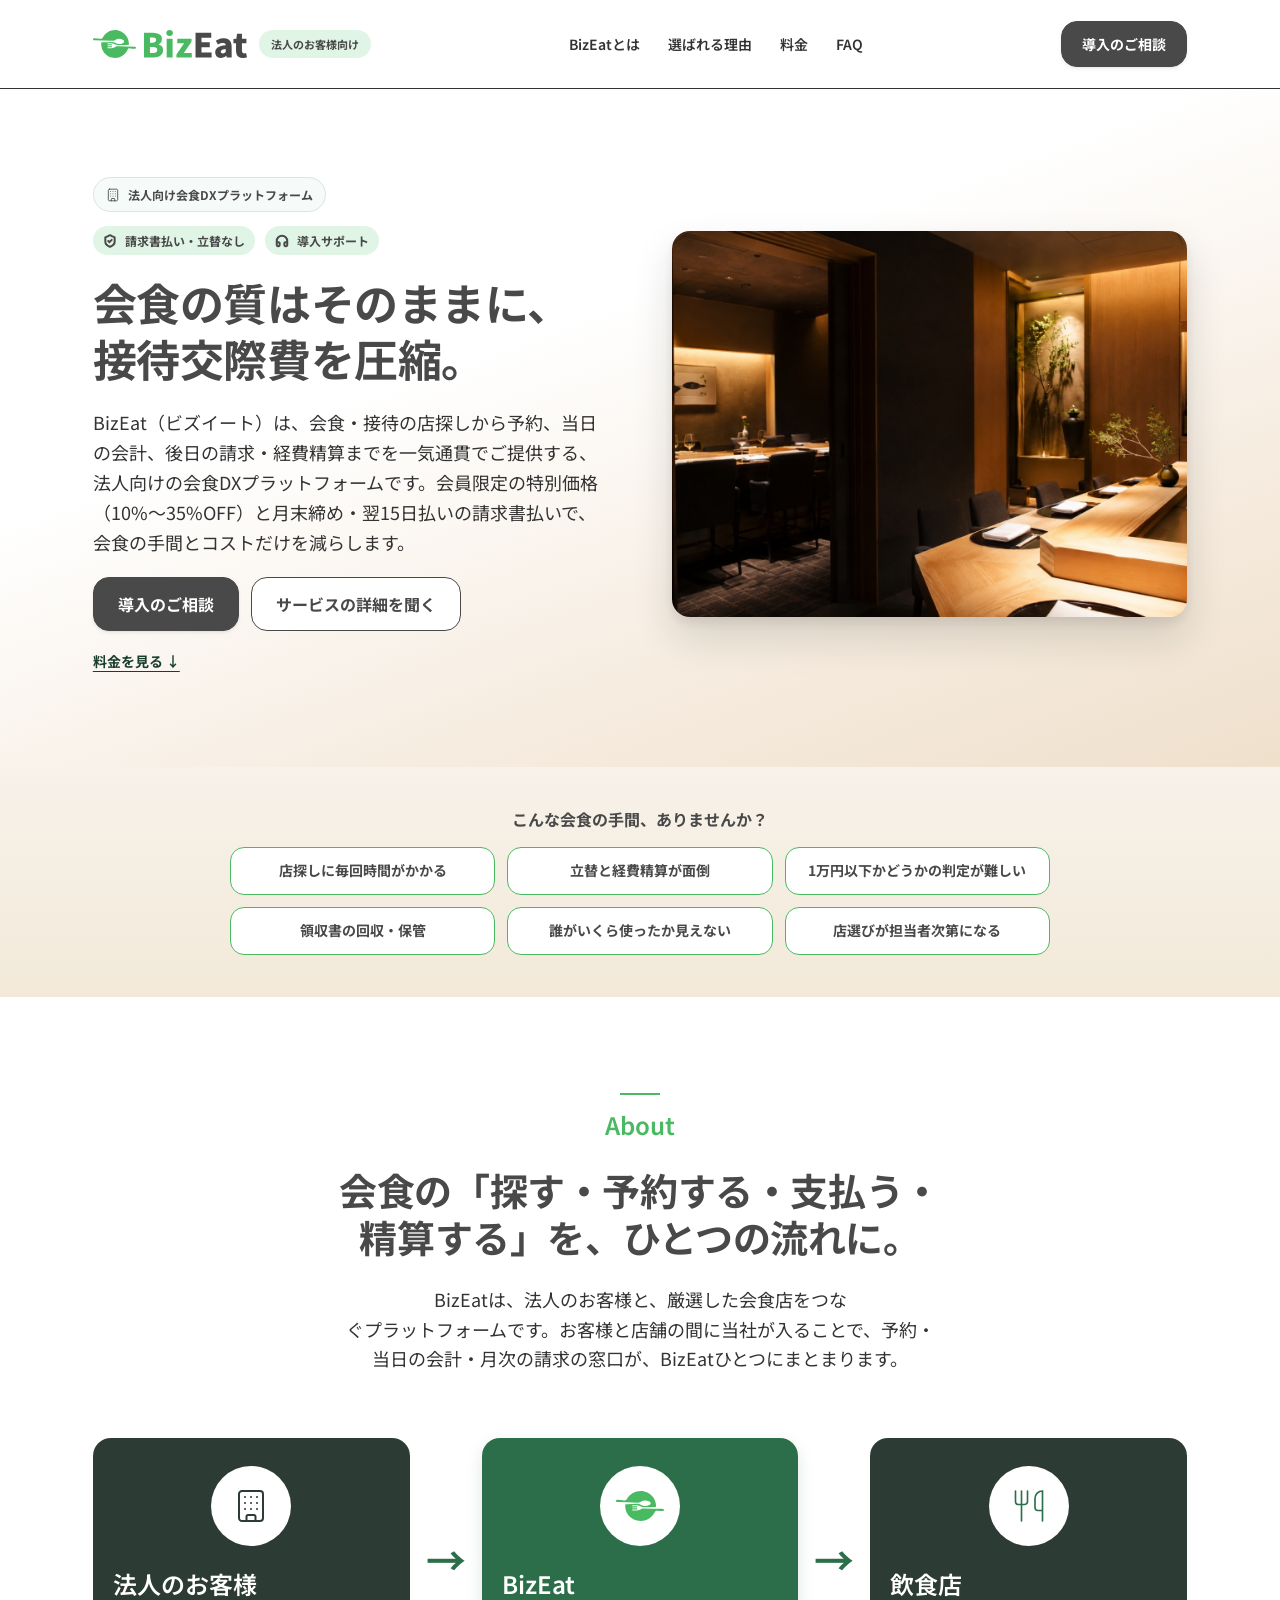
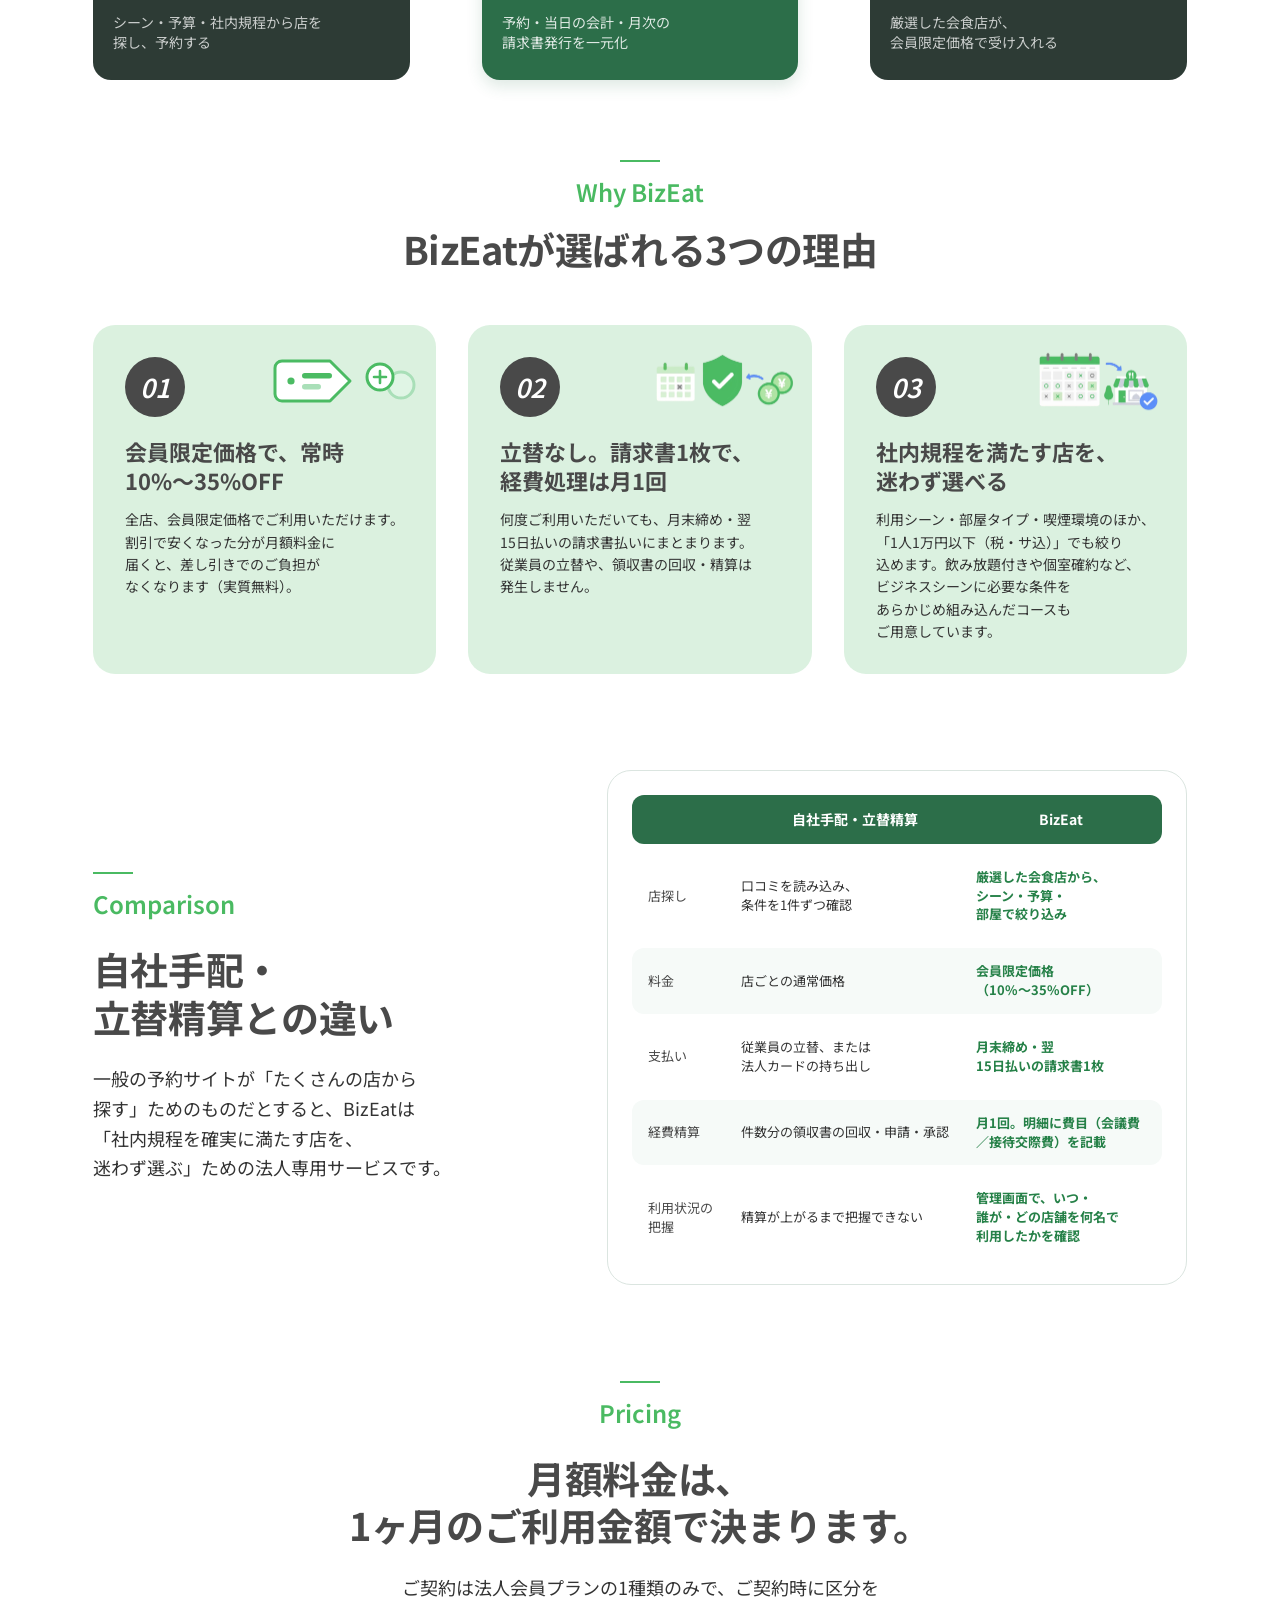
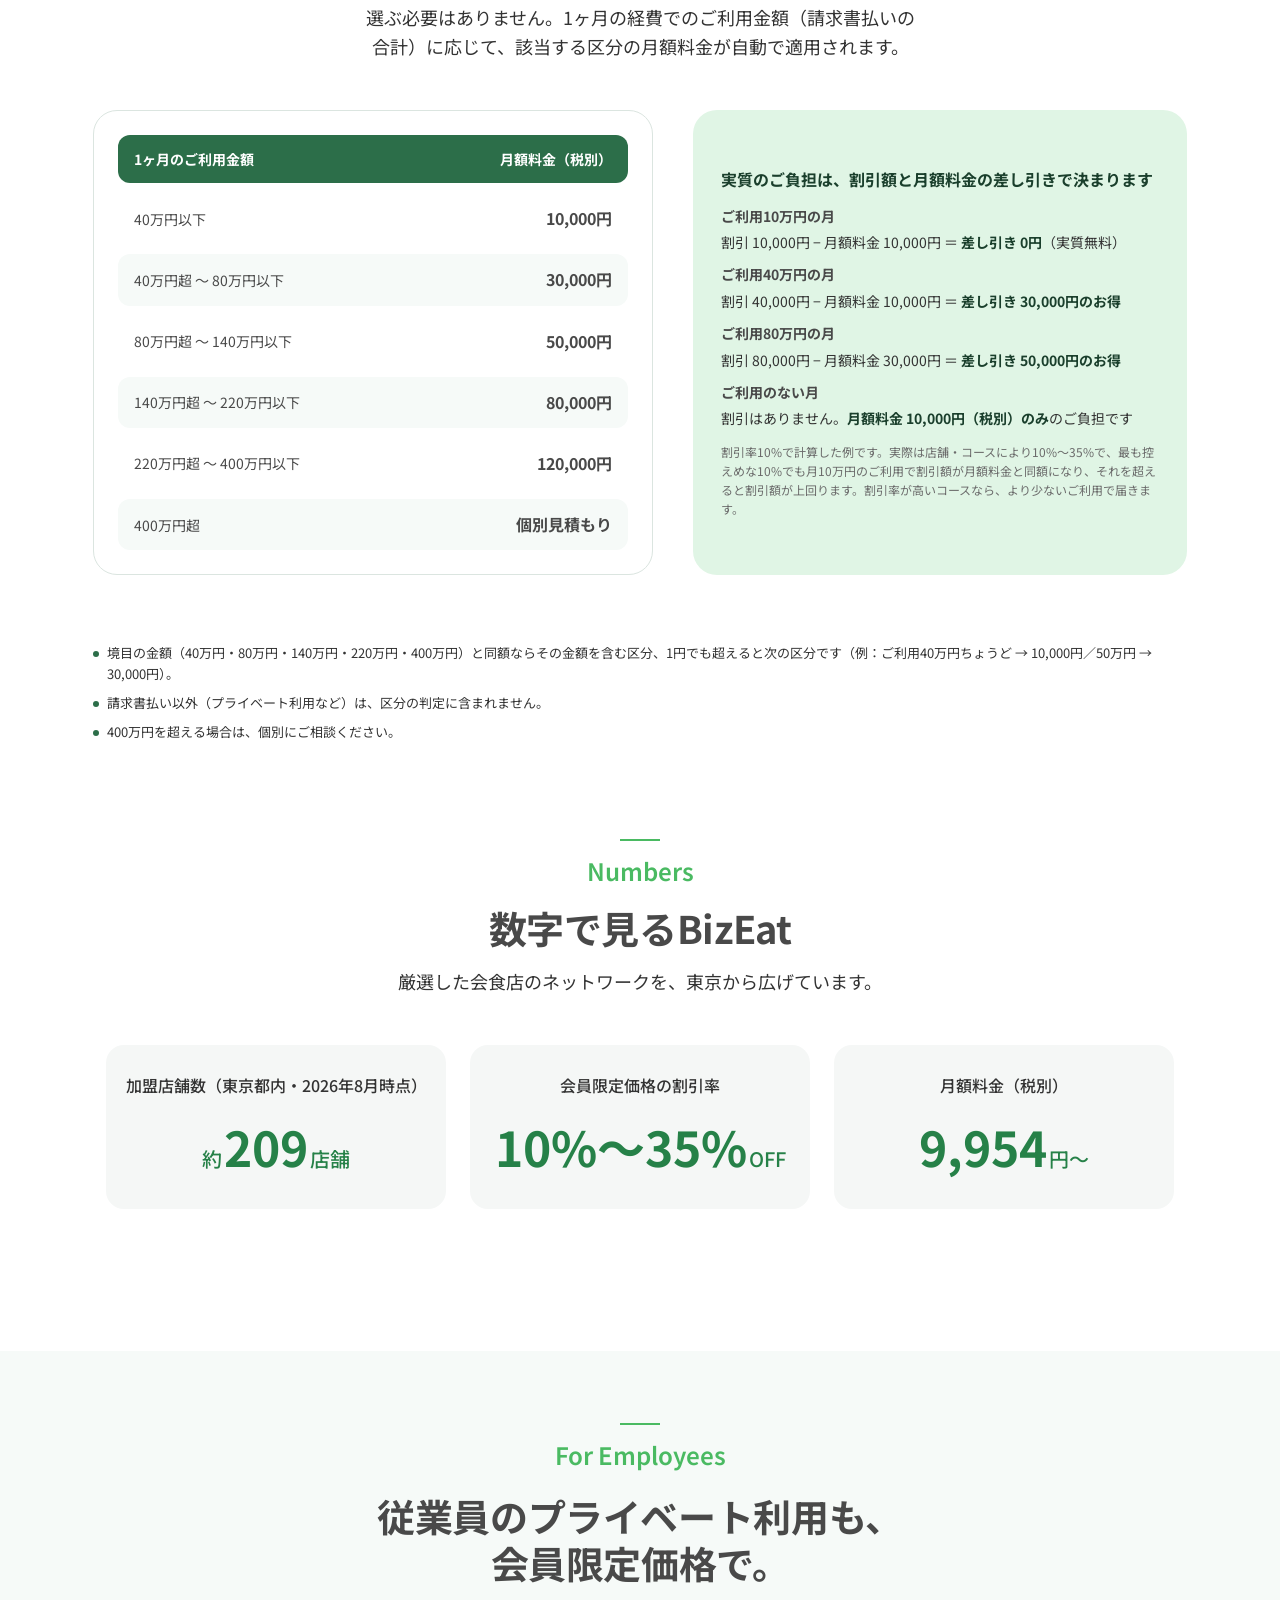
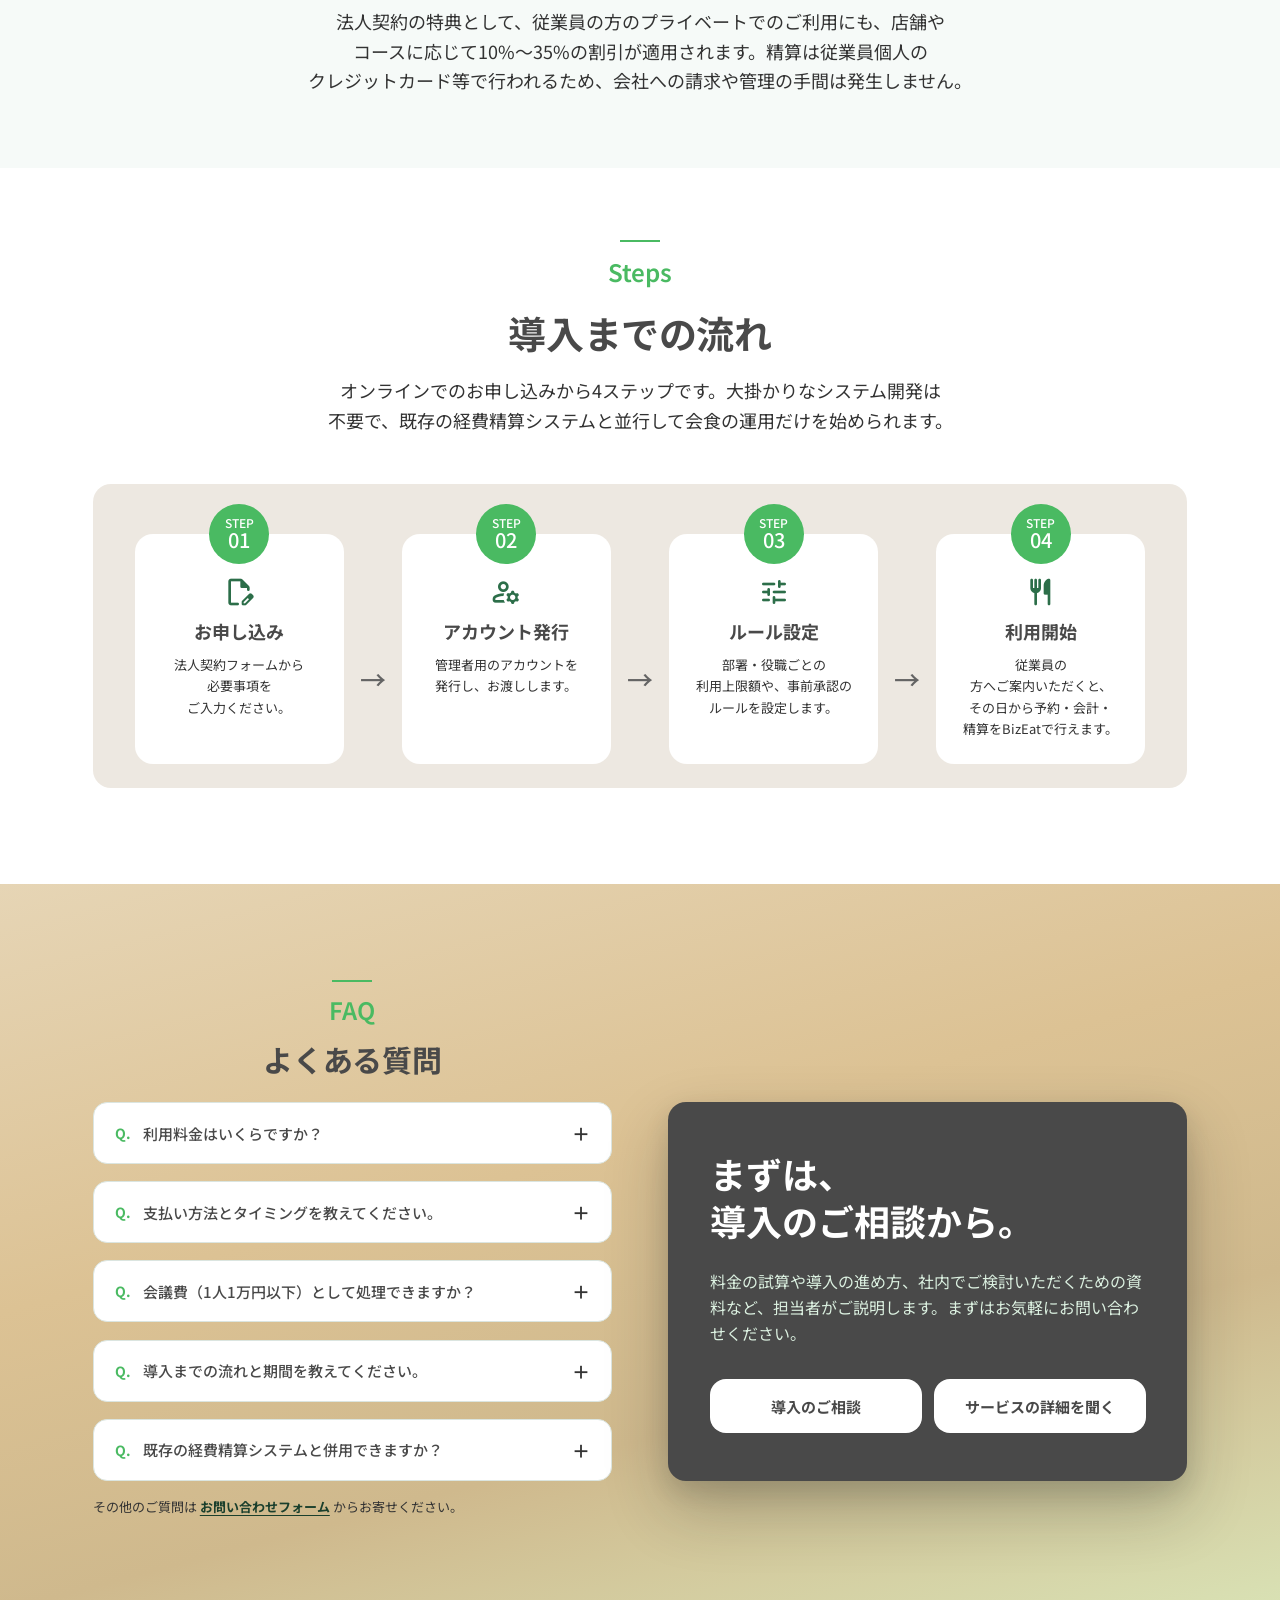
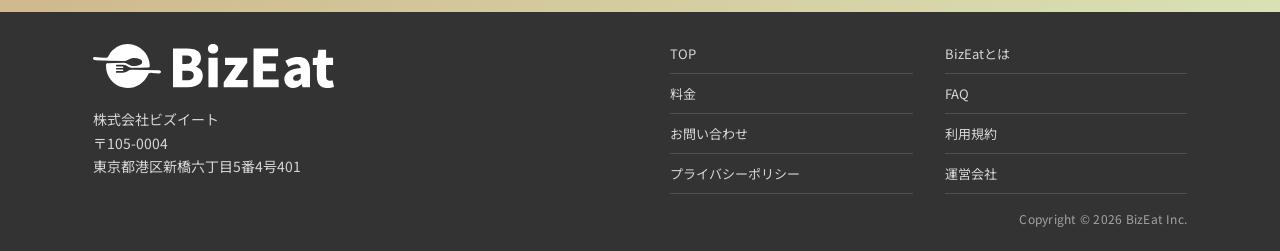
==== commit 579f46d0: "料金の試算例と注記を作り直し、折り返し・配色・飾りの絵・お問い合わせの補足文を調整" ====
--- a/index.html
+++ b/index.html
@@ -86,8 +86,7 @@
         <h1 data-reveal data-reveal-delay="80ms"><span class="nobr">会食の質はそのままに、</span><span class="nobr">接待交際費を圧縮。</span></h1>
 
         <p class="hero-lead" data-reveal data-reveal-delay="140ms">
-          BizEat（ビズイート）は、会食・接待の店探しから予約、当日の会計、後日の請求・経費精算までを一気通貫でご提供する、法人向けの会食DXプラットフォームです。
-          会員限定の特別価格（10%〜35%OFF）と月末締め・翌15日払いの請求書払いで、会食の手間とコストだけを減らします。
+          BizEat（ビズイート）は、会食・接待の店探しから予約、当日の会計、後日の請求・経費精算までを一気通貫でご提供する、法人向けの会食DX<span class="nobr">プラットフォームです。</span><span class="nobr">会員限定の特別価格</span>（<span class="nobr">10%〜35%OFF</span>）と<span class="nobr">月末締め・翌15日払い</span>の請求書払いで、会食の手間とコストだけを減らします。
         </p>
 
         <div class="hero-ctas" data-reveal data-reveal-delay="200ms">
@@ -291,27 +290,32 @@
           </div>
         </div>
 
-        <div class="pricing-side" data-reveal data-reveal-delay="100ms">
-          <div class="price-example">
-            <h3>割引で安くなった分が、月額料金に届くかどうかが分かれ目です</h3>
-            <dl>
-              <div>
-                <dt>ご利用10万円の月</dt>
-                <dd>割引 10,000円 − 月額料金 10,000円 ＝ <strong>差し引き 0円</strong>（実質無料）</dd>
-              </div>
-              <div>
-                <dt>ご利用40万円の月</dt>
-                <dd>割引 40,000円 − 月額料金 10,000円 ＝ <strong>差し引き 30,000円のお得</strong></dd>
-              </div>
-            </dl>
-            <p class="price-example-note">割引率10%で計算した例です。実際は店舗・コースにより10%〜35%で、最も控えめな10%でも月10万円のご利用で割引額が月額料金と同額になり、それを超えると割引額が上回ります。割引率が高いコースなら、より少ないご利用で届きます。</p>
-          </div>
+        <div class="price-example" data-reveal data-reveal-delay="100ms">
+          <h3>実質のご負担は、割引額と月額料金の差し引きで決まります</h3>
+          <dl>
+            <div>
+              <dt>ご利用10万円の月</dt>
+              <dd>割引 10,000円 − 月額料金 10,000円 ＝ <strong>差し引き 0円</strong>（実質無料）</dd>
+            </div>
+            <div>
+              <dt>ご利用40万円の月</dt>
+              <dd>割引 40,000円 − 月額料金 10,000円 ＝ <strong>差し引き 30,000円のお得</strong></dd>
+            </div>
+            <div>
+              <dt>ご利用80万円の月</dt>
+              <dd>割引 80,000円 − 月額料金 30,000円 ＝ <strong>差し引き 50,000円のお得</strong></dd>
+            </div>
+            <div>
+              <dt>ご利用のない月</dt>
+              <dd>割引はありません。<strong>月額料金 10,000円（税別）のみ</strong>のご負担です</dd>
+            </div>
+          </dl>
+          <p class="price-example-note">割引率10%で計算した例です。実際は店舗・コースにより10%〜35%で、最も控えめな10%でも月10万円のご利用で割引額が月額料金と同額になり、それを超えると割引額が上回ります。割引率が高いコースなら、より少ないご利用で届きます。</p>
         </div>
         <ul class="price-notes">
-          <li>月額最低料金は10,000円（税別）です。ご利用のない月も同額です。</li>
-          <li>境目の金額（40万円・80万円・140万円・220万円・400万円）と同額の場合は、その金額を含む区分が適用されます。1円でも超えると次の区分です。たとえば40万円は「40万円以下」で10,000円、400,001円は「40万円超 〜 80万円以下」で30,000円です。</li>
-          <li>請求書払い以外（プライベート利用など）のご利用分は、区分を判定する金額に含まれません。</li>
-          <li>1ヶ月のご利用金額が400万円を超える場合は、個別にご相談ください。</li>
+          <li>境目の金額（40万円・80万円・140万円・220万円・400万円）と同額ならその金額を含む区分、1円でも超えると次の区分です（例：ご利用40万円ちょうど → 10,000円／50万円 → 30,000円）。</li>
+          <li>請求書払い以外（プライベート利用など）は、区分の判定に含まれません。</li>
+          <li>400万円を超える場合は、個別にご相談ください。</li>
         </ul>
       </div>
     </div>
--- a/styles.css
+++ b/styles.css
@@ -16,7 +16,6 @@
   --green-tint-soft: #ebf0ed;
   --benefit-tint-a: rgba(74, 186, 98, .2);
   --benefit-tint-b: #dbf1e0;
-  --stat-green: #44a864;
   --alert: #e83f25;
   --gold: #c4a25a;
 
@@ -383,13 +382,17 @@
    ========================================================================== */
 
 .social-proof { background: linear-gradient(180deg, #f7f2ea 0%, #f2e9d9 100%); padding: 40px 0; }
-.social-proof-title { font-size: 16px; font-weight: 700; color: var(--ink-900); margin-bottom: 16px; }
+/* 見出しとチップの帯は、他の区画と同じ中央寄せにする */
+.social-proof-title { font-size: 16px; font-weight: 700; color: var(--ink-900); margin-bottom: 16px; text-align: center; }
 
 .logo-strip {
   display: flex;
   flex-wrap: wrap;
   gap: 12px;
   padding-bottom: 2px;
+  /* 3個×2行のまま、器を絞って横長になるのを抑える（一番長い文「1万円以下かどうかの判定が難しい」が1行に収まる幅） */
+  max-width: 820px;
+  margin-inline: auto;
 }
 
 .logo-chip {
@@ -563,7 +566,9 @@
 
 .compare { background: var(--surface); padding: 0 0 96px; }
 .compare-inner { display: flex; align-items: center; gap: 100px; }
-.compare-copy { flex: 0 0 auto; width: 450px; display: flex; flex-direction: column; gap: 24px; }
+/* 左のコピーは左寄せなので、英字ラベルも左端に揃える（.eyebrow の既定は中央寄せ） */
+.compare-copy { flex: 1 1 400px; max-width: 480px; display: flex; flex-direction: column; gap: 24px; }
+.compare-copy .eyebrow { align-items: flex-start; }
 
 .compare-table {
   flex: 1 1 580px;
@@ -601,7 +606,8 @@
 .compare-row:not(.compare-row--head):nth-of-type(even) { background: var(--surface); }
 .compare-row:not(.compare-row--head) { transition: background-color var(--dur-fast) ease; }
 .compare-row:not(.compare-row--head):hover { background: var(--green-tint); }
-.compare-row span { text-wrap: balance; }
+/* 「会食店か／ら」「会議／費」のような語の途中での折り返しを避ける */
+.compare-row span { text-wrap: balance; word-break: auto-phrase; }
 .compare-label { color: var(--ink-900); }
 .compare-win { color: var(--green-550); font-weight: 700; }   /* 2026-09-17: 警告色の赤からブランドの緑へ。700/600 は本文の黒と見分けにくく、500 は明るすぎたので中間の 550 */
 
@@ -637,7 +643,7 @@
 
 .stat-card-label { font-size: 16px; font-weight: 500; color: var(--ink-700); }
 
-.stat-card-number-row { display: flex; align-items: baseline; gap: 2px; color: var(--stat-green); }
+.stat-card-number-row { display: flex; align-items: baseline; gap: 2px; color: var(--green-550); }
 .stat-card-number { font-size: 48px; font-weight: 700; }
 .stat-card-unit { font-size: 20px; font-weight: 500; }
 
@@ -905,7 +911,8 @@
   display: grid;
   grid-template-columns: minmax(0, 560px) minmax(0, 1fr);
   gap: 40px;
-  align-items: start;
+  /* 左の料金表と右の試算の枠の高さを揃える（start にすると中身の高さになり、左右で段差が出る） */
+  align-items: stretch;
   margin-top: 48px;
 }
 /* 比較表の見た目を借りて2列にする。1列目の見出し「1ヶ月のご利用金額」は出す（比較表では隠している） */
@@ -916,8 +923,10 @@
 .compare-table--price .compare-row--head span:last-child { text-align: right; }
 .price-value { text-align: right; font-size: 16px; font-weight: 700; color: var(--ink-900); }
 
-.price-example { background: var(--green-tint); border-radius: var(--r-lg); padding: 24px 28px; }
-.price-example h3 { font-size: 16px; font-weight: 700; line-height: 1.5; color: var(--green-700); margin-bottom: 14px; text-wrap: pretty; }
+.price-example { background: var(--green-tint); border-radius: var(--r-2xl); padding: 24px 28px; }
+/* 料金表と高さを揃えたときに、中身が上に寄らないよう上下中央に置く */
+.pricing-inner > .price-example { display: flex; flex-direction: column; justify-content: center; }
+.price-example h3 { font-size: 16px; font-weight: 700; line-height: 1.5; color: var(--green-700); margin-bottom: 14px; text-wrap: pretty; word-break: auto-phrase; }
 .price-example dl { display: flex; flex-direction: column; gap: 10px; margin: 0; }
 .price-example dl > div { display: flex; flex-wrap: wrap; gap: 4px 12px; align-items: baseline; font-size: 14px; line-height: 1.6; color: var(--ink-700); }
 .price-example dt { font-weight: 700; color: var(--ink-900); flex: 0 0 auto; }
@@ -947,9 +956,6 @@
 /* ---- FAQ の末尾リンク ---- */
 .faq-more { margin-top: 16px; font-size: 13px; color: var(--ink-700); }
 .faq-more a { color: var(--green-700); font-weight: 700; text-decoration: underline; text-underline-offset: 3px; }
-
-/* ---- contact.html の補足文中のリンク ---- */
-.contact-recap-note a { color: #fff; font-weight: 700; text-decoration: underline; text-underline-offset: 3px; }
 
 /* ==========================================================================
    Responsive
@@ -1243,8 +1249,9 @@
   .compare-table--price .compare-row { grid-template-columns: 1fr auto; gap: 8px; padding: 14px 16px; text-align: left; }
   .compare-table--price .compare-row--head { display: grid; }
   .compare-table--price .compare-label .nobr { display: block; }
-  /* 上限・下限が1つだけの行（40万円以下・400万円超）にも2行ぶんの高さを持たせ、行の高さを揃える */
-  .compare-table--price .compare-label:has(.nobr:only-child)::after { content: ''; display: block; height: 1.45em; }
+  /* 区分が1行の行（40万円以下・400万円超）も2行ぶんの高さにして揃える。
+     以前は :has()+::after で高さを足していたが、区分名だけが上にずれるのでやめた */
+  .compare-table--price .compare-row:not(.compare-row--head) { min-height: 5.1em; align-items: center; }
   .compare-table--price .compare-row:not(.compare-row--head) .compare-label { font-size: 14px; font-weight: 500; color: var(--ink-900); }
   .price-example { padding: 20px; }
 }
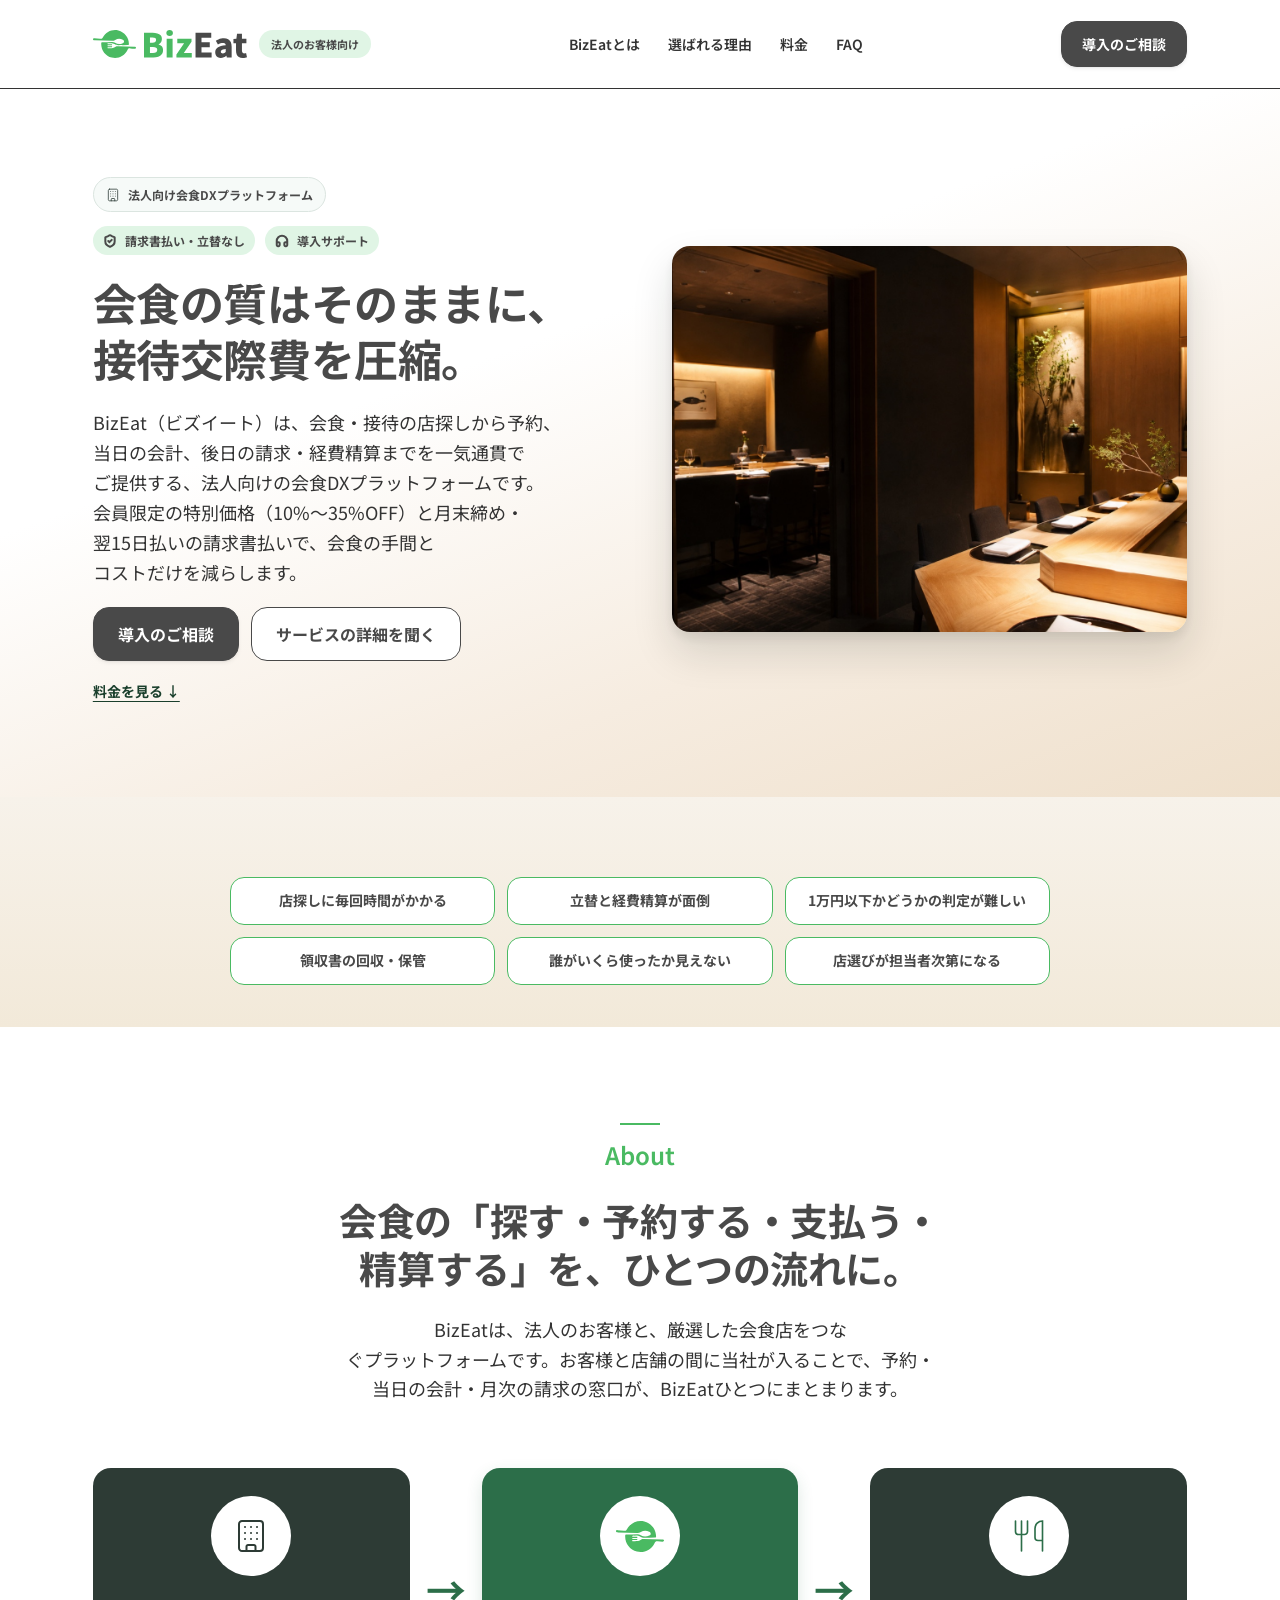
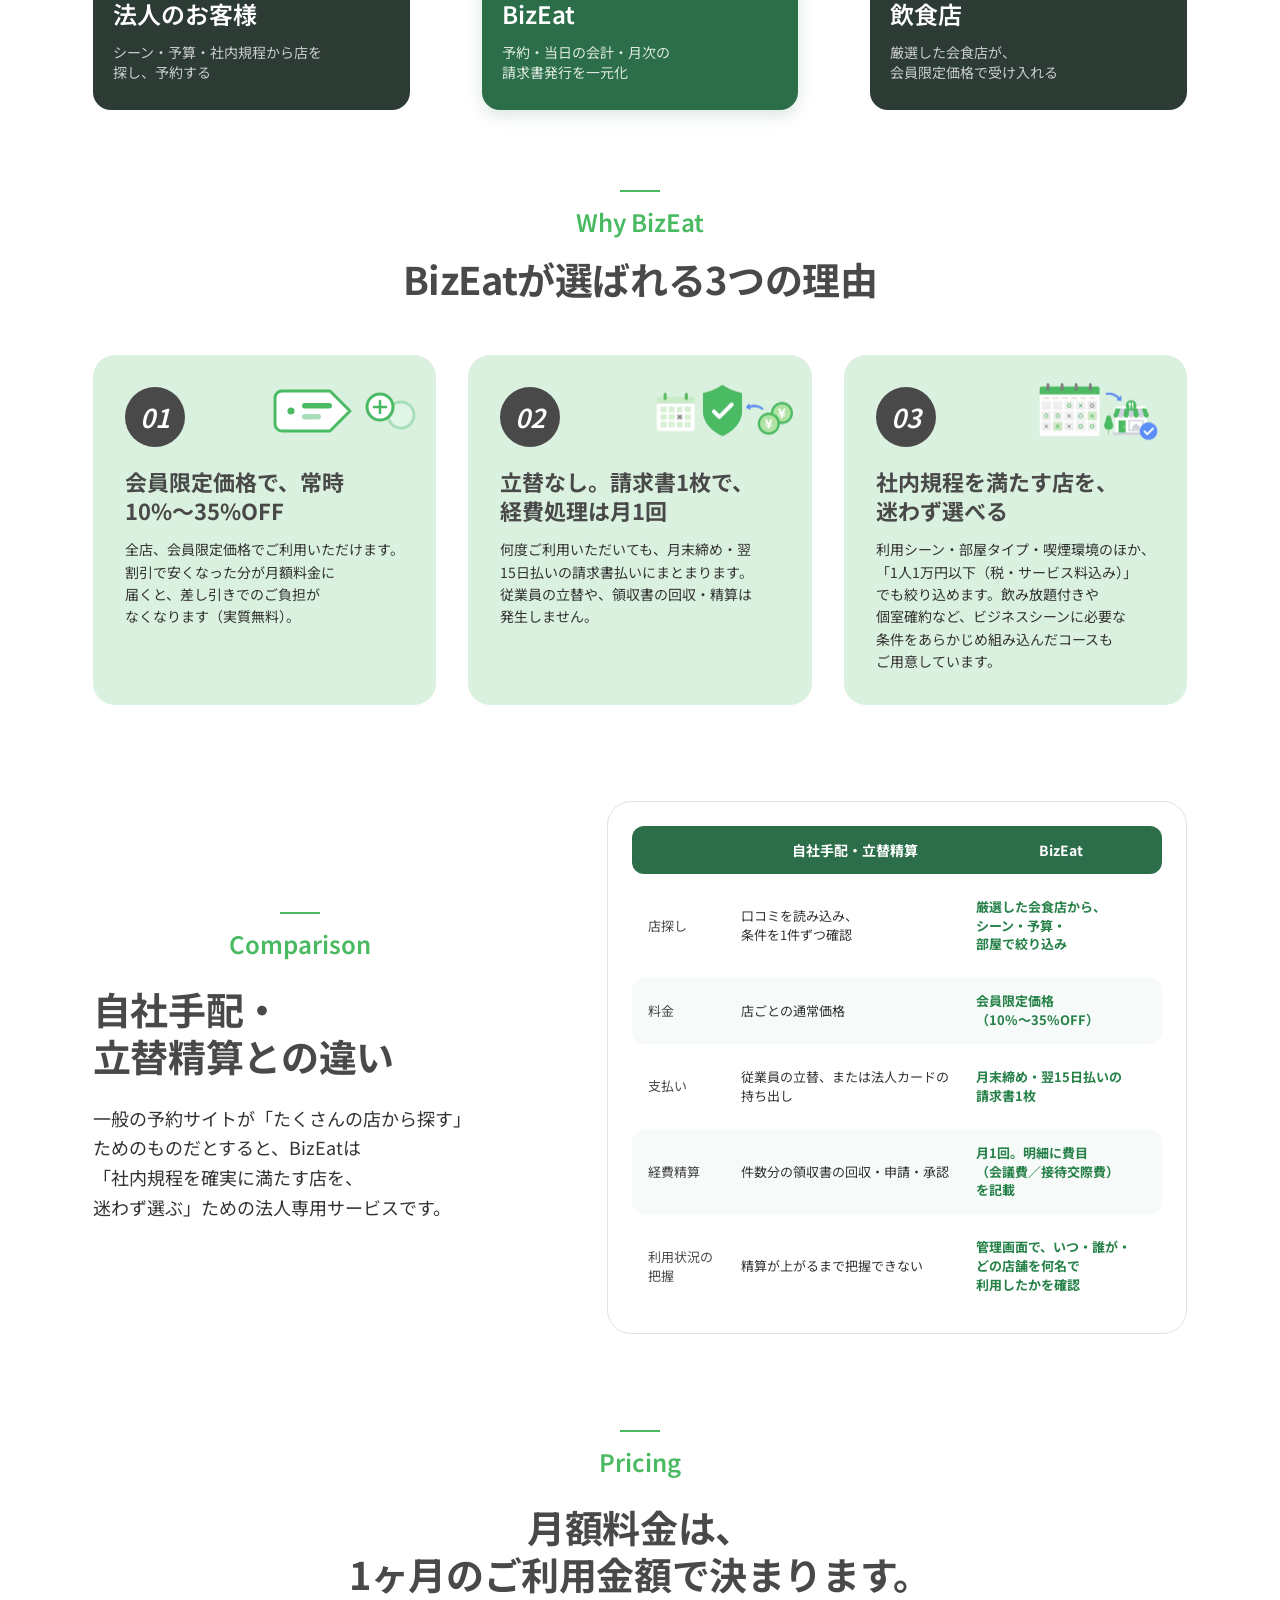
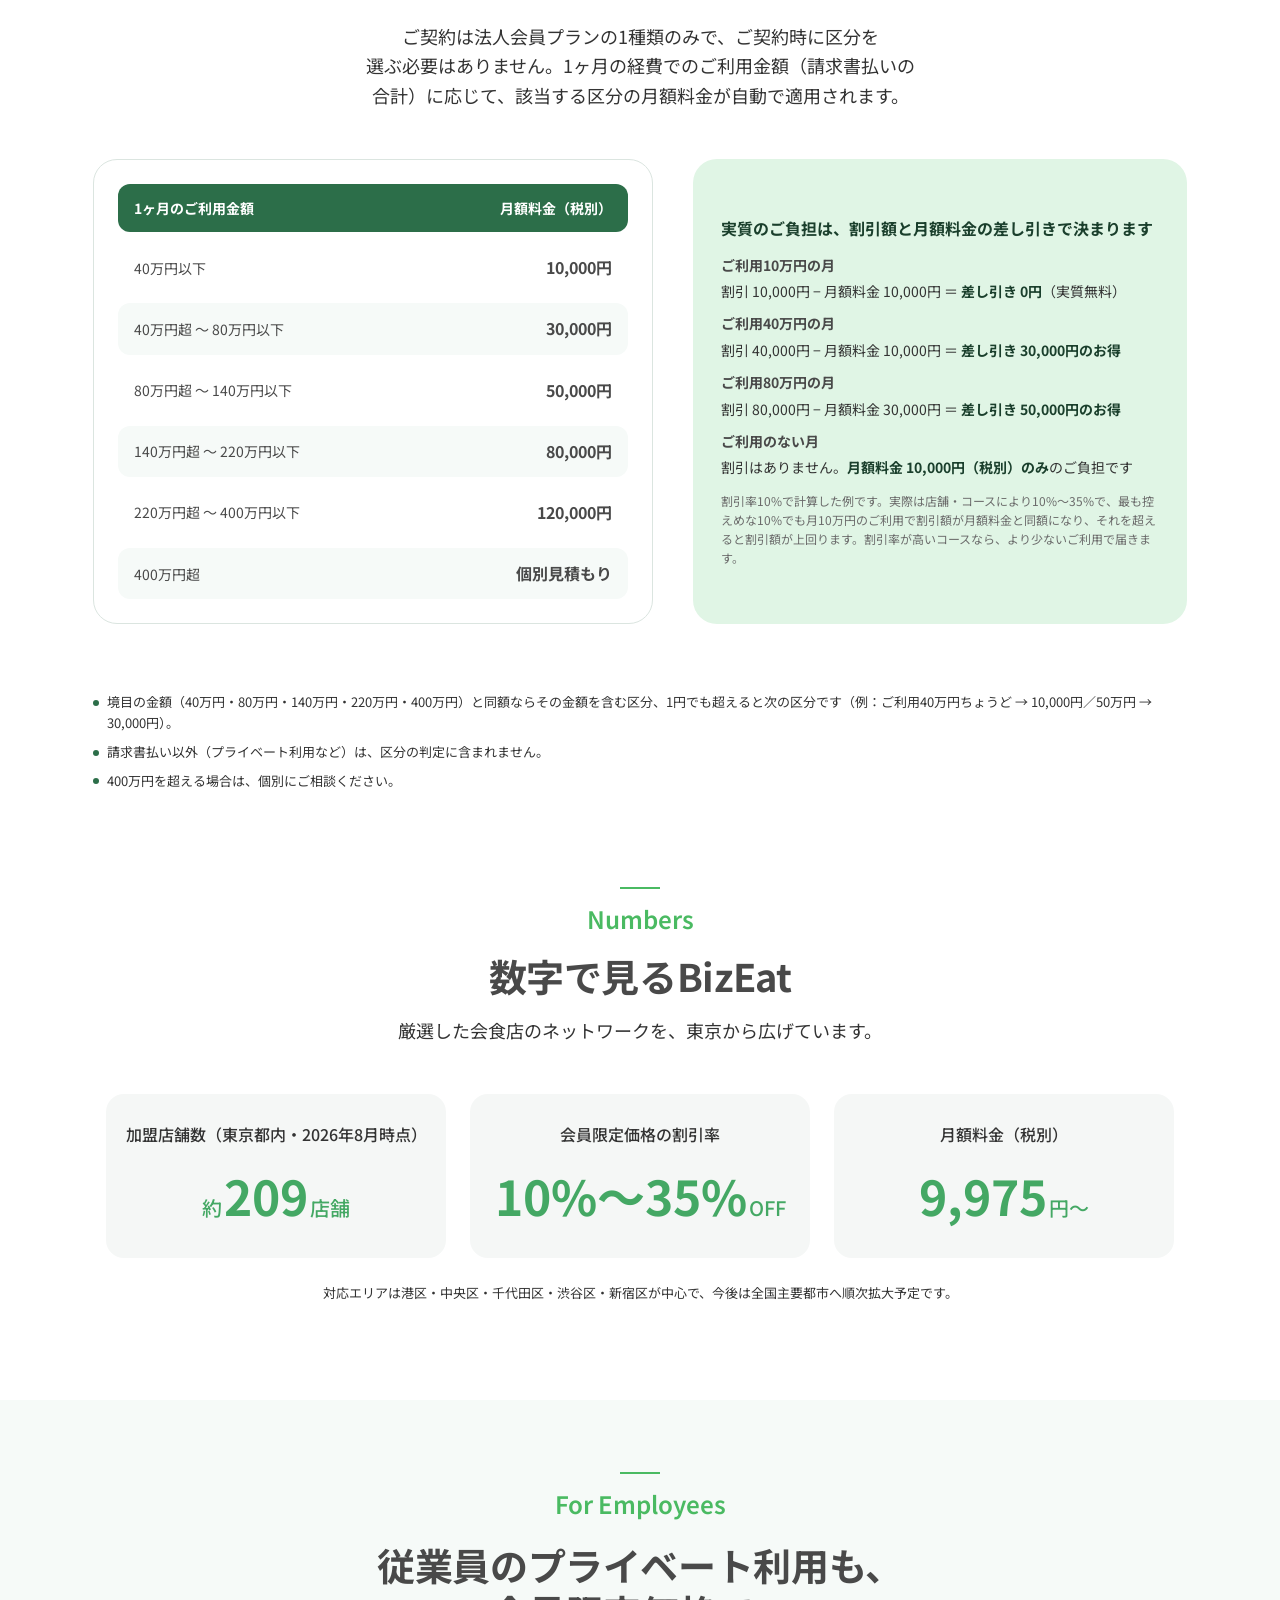
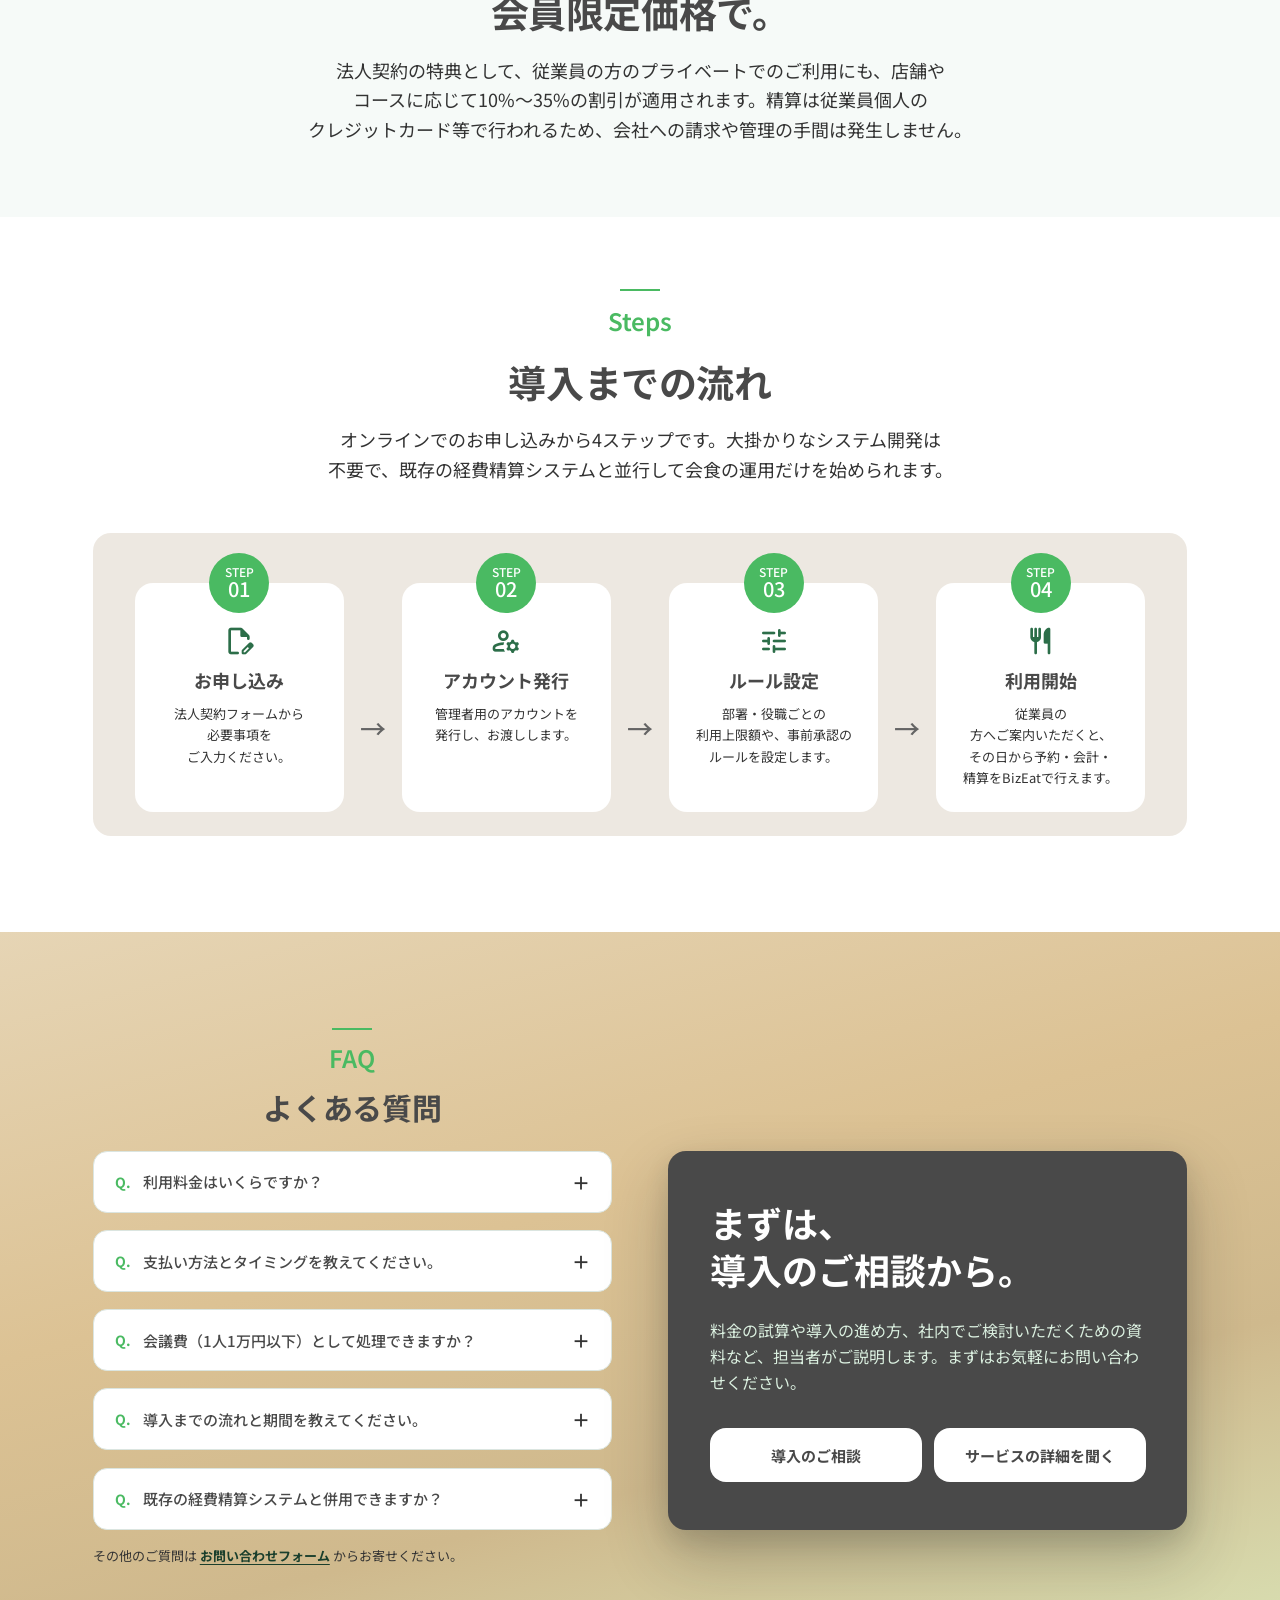
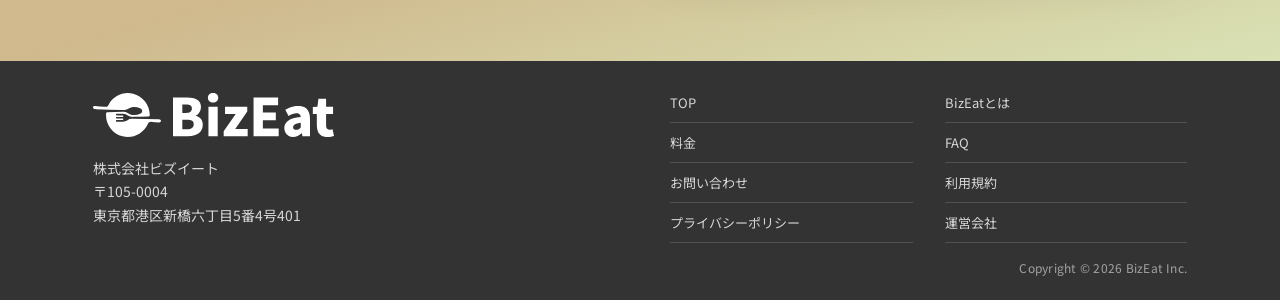
==== commit 5d8fc41e: "改行の崩れと英字ラベル位置の修正、数字の色の復帰、サ込の言い換え" ====
--- a/index.html
+++ b/index.html
@@ -86,7 +86,7 @@
         <h1 data-reveal data-reveal-delay="80ms"><span class="nobr">会食の質はそのままに、</span><span class="nobr">接待交際費を圧縮。</span></h1>
 
         <p class="hero-lead" data-reveal data-reveal-delay="140ms">
-          BizEat（ビズイート）は、会食・接待の店探しから予約、当日の会計、後日の請求・経費精算までを一気通貫でご提供する、法人向けの会食DX<span class="nobr">プラットフォームです。</span><span class="nobr">会員限定の特別価格</span>（<span class="nobr">10%〜35%OFF</span>）と<span class="nobr">月末締め・翌15日払い</span>の請求書払いで、会食の手間とコストだけを減らします。
+          BizEat（ビズイート）は、会食・接待の店探しから予約、当日の会計、後日の請求・経費精算までを一気通貫でご提供する、法人向けの会食DXプラットフォームです。会員限定の特別価格（10%〜35%OFF）と月末締め・翌15日払いの請求書払いで、会食の手間とコストだけを減らします。
         </p>
 
         <div class="hero-ctas" data-reveal data-reveal-delay="200ms">
@@ -193,7 +193,7 @@
           <img src="assets/thumb-benefit-03.png" alt="" class="benefit-thumb">
           <span class="benefit-num">03</span>
           <h3>社内規程を満たす店を、迷わず選べる</h3>
-          <p>利用シーン・部屋タイプ・喫煙環境のほか、「1人1万円以下（税・サ込）」でも絞り込めます。飲み放題付きや個室確約など、ビジネスシーンに必要な条件をあらかじめ組み込んだコースもご用意しています。</p>
+          <p>利用シーン・部屋タイプ・喫煙環境のほか、「1人1万円以下（税・サービス料込み）」でも絞り込めます。飲み放題付きや個室確約など、ビジネスシーンに必要な条件をあらかじめ組み込んだコースもご用意しています。</p>
         </article>
       </div>
     </div>
@@ -208,7 +208,7 @@
           <span>Comparison</span>
         </div>
         <h2 class="section-title">自社手配・<span class="nobr">立替精算との違い</span></h2>
-        <p class="section-lead">一般の予約サイトが「たくさんの店から探す」ためのものだとすると、BizEatは「社内規程を確実に満たす店を、迷わず選ぶ」ための法人専用サービスです。</p>
+        <p class="section-lead">一般の予約サイトが<span class="nobr">「たくさんの店から探す」</span>ためのものだとすると、BizEatは「社内規程を確実に満たす店を、迷わず選ぶ」ための法人専用サービスです。</p>
       </div>
 
       <div class="compare-table" data-reveal data-reveal-delay="100ms">
@@ -219,28 +219,28 @@
         </div>
         <div class="compare-row">
           <span class="compare-label">店探し</span>
-          <span>口コミを読み込み、条件を1件ずつ確認</span>
-          <span class="compare-win">厳選した会食店から、シーン・予算・部屋で絞り込み</span>
+          <span><span class="nobr">口コミを読み込み、</span><span class="nobr">条件を1件ずつ確認</span></span>
+          <span class="compare-win"><span class="nobr">厳選した会食店から、</span><span class="nobr">シーン・予算・</span><span class="nobr">部屋で絞り込み</span></span>
         </div>
         <div class="compare-row">
           <span class="compare-label">料金</span>
           <span>店ごとの通常価格</span>
-          <span class="compare-win">会員限定価格（10%〜35%OFF）</span>
+          <span class="compare-win"><span class="nobr">会員限定価格</span><span class="nobr">（10%〜35%OFF）</span></span>
         </div>
         <div class="compare-row">
           <span class="compare-label">支払い</span>
-          <span>従業員の立替、または法人カードの持ち出し</span>
-          <span class="compare-win">月末締め・翌15日払いの請求書1枚</span>
+          <span><span class="nobr">従業員の立替、</span><span class="nobr">または</span><span class="nobr">法人カードの</span><span class="nobr">持ち出し</span></span>
+          <span class="compare-win"><span class="nobr">月末締め・</span><span class="nobr">翌15日払いの</span><span class="nobr">請求書1枚</span></span>
         </div>
         <div class="compare-row">
           <span class="compare-label">経費精算</span>
-          <span>件数分の領収書の回収・申請・承認</span>
-          <span class="compare-win">月1回。明細に費目（会議費／接待交際費）を記載</span>
+          <span><span class="nobr">件数分の領収書の</span><span class="nobr">回収・申請・承認</span></span>
+          <span class="compare-win"><span class="nobr">月1回。</span><span class="nobr">明細に費目</span><span class="nobr">（会議費／接待交際費）</span><span class="nobr">を記載</span></span>
         </div>
         <div class="compare-row">
           <span class="compare-label">利用状況の把握</span>
-          <span>精算が上がるまで把握できない</span>
-          <span class="compare-win">管理画面で、いつ・誰が・どの店舗を何名で利用したかを確認</span>
+          <span><span class="nobr">精算が上がるまで</span><span class="nobr">把握できない</span></span>
+          <span class="compare-win"><span class="nobr">管理画面で、</span><span class="nobr">いつ・誰が・</span><span class="nobr">どの店舗を</span><span class="nobr">何名で</span><span class="nobr">利用したかを確認</span></span>
         </div>
       </div>
     </div>
@@ -459,7 +459,7 @@
               <span class="faq-icon" aria-hidden="true">＋</span>
             </button>
             <div class="faq-answer" id="faqAnswer03">
-              <p>できます。店舗検索時に「1人1万円以下（税・サ込）」の条件を選べます。会議費枠に対応した飲み放題付きコースも多数ご用意しています。請求書の明細には費目（会議費／接待交際費）を記載しますので、仕訳もそのまま行えます。</p>
+              <p>できます。店舗検索時に「1人1万円以下（税・サービス料込み）」の条件を選べます。会議費枠に対応した飲み放題付きコースも多数ご用意しています。請求書の明細には費目（会議費／接待交際費）を記載しますので、仕訳もそのまま行えます。</p>
             </div>
           </div>
 
--- a/styles.css
+++ b/styles.css
@@ -14,6 +14,7 @@
   --charcoal-green: #2d3b35;
   --green-tint: #e0f5e5;
   --green-tint-soft: #ebf0ed;
+  --stat-green: #44a864;   /* 数字の見出し用。比較表の --green-550 とは用途が違うので分けている */
   --benefit-tint-a: rgba(74, 186, 98, .2);
   --benefit-tint-b: #dbf1e0;
   --alert: #e83f25;
@@ -347,7 +348,7 @@
   text-wrap: balance;
 }
 
-.hero-lead { font-size: 18px; line-height: 1.67; color: var(--ink-700); }
+.hero-lead { font-size: 18px; line-height: 1.67; color: var(--ink-700); text-wrap: pretty; word-break: auto-phrase; }
 
 .hero-ctas { display: flex; align-items: center; gap: 12px; flex-wrap: wrap; }
 
@@ -566,9 +567,7 @@
 
 .compare { background: var(--surface); padding: 0 0 96px; }
 .compare-inner { display: flex; align-items: center; gap: 100px; }
-/* 左のコピーは左寄せなので、英字ラベルも左端に揃える（.eyebrow の既定は中央寄せ） */
 .compare-copy { flex: 1 1 400px; max-width: 480px; display: flex; flex-direction: column; gap: 24px; }
-.compare-copy .eyebrow { align-items: flex-start; }
 
 .compare-table {
   flex: 1 1 580px;
@@ -607,7 +606,7 @@
 .compare-row:not(.compare-row--head) { transition: background-color var(--dur-fast) ease; }
 .compare-row:not(.compare-row--head):hover { background: var(--green-tint); }
 /* 「会食店か／ら」「会議／費」のような語の途中での折り返しを避ける */
-.compare-row span { text-wrap: balance; word-break: auto-phrase; }
+.compare-row span { word-break: auto-phrase; }
 .compare-label { color: var(--ink-900); }
 .compare-win { color: var(--green-550); font-weight: 700; }   /* 2026-09-17: 警告色の赤からブランドの緑へ。700/600 は本文の黒と見分けにくく、500 は明るすぎたので中間の 550 */
 
@@ -643,7 +642,7 @@
 
 .stat-card-label { font-size: 16px; font-weight: 500; color: var(--ink-700); }
 
-.stat-card-number-row { display: flex; align-items: baseline; gap: 2px; color: var(--green-550); }
+.stat-card-number-row { display: flex; align-items: baseline; gap: 2px; color: var(--stat-green); }
 .stat-card-number { font-size: 48px; font-weight: 700; }
 .stat-card-unit { font-size: 20px; font-weight: 500; }
 
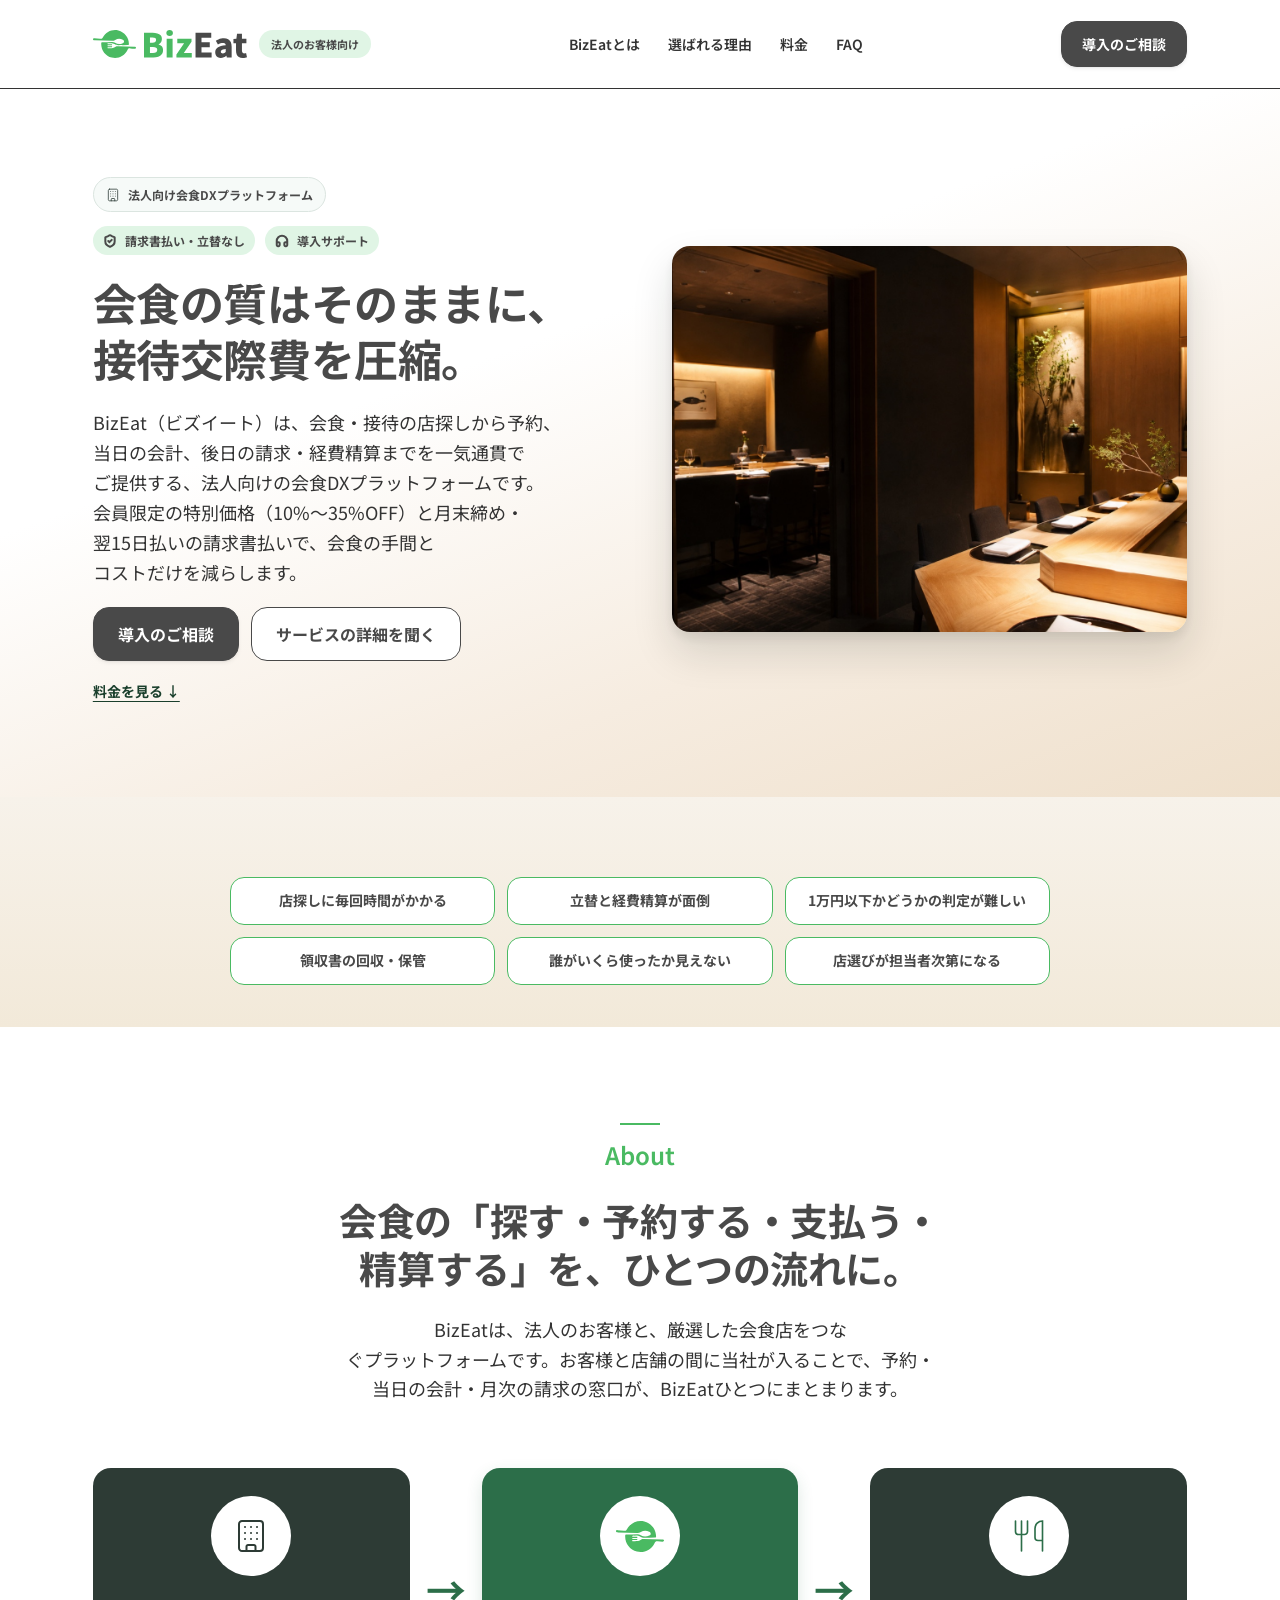
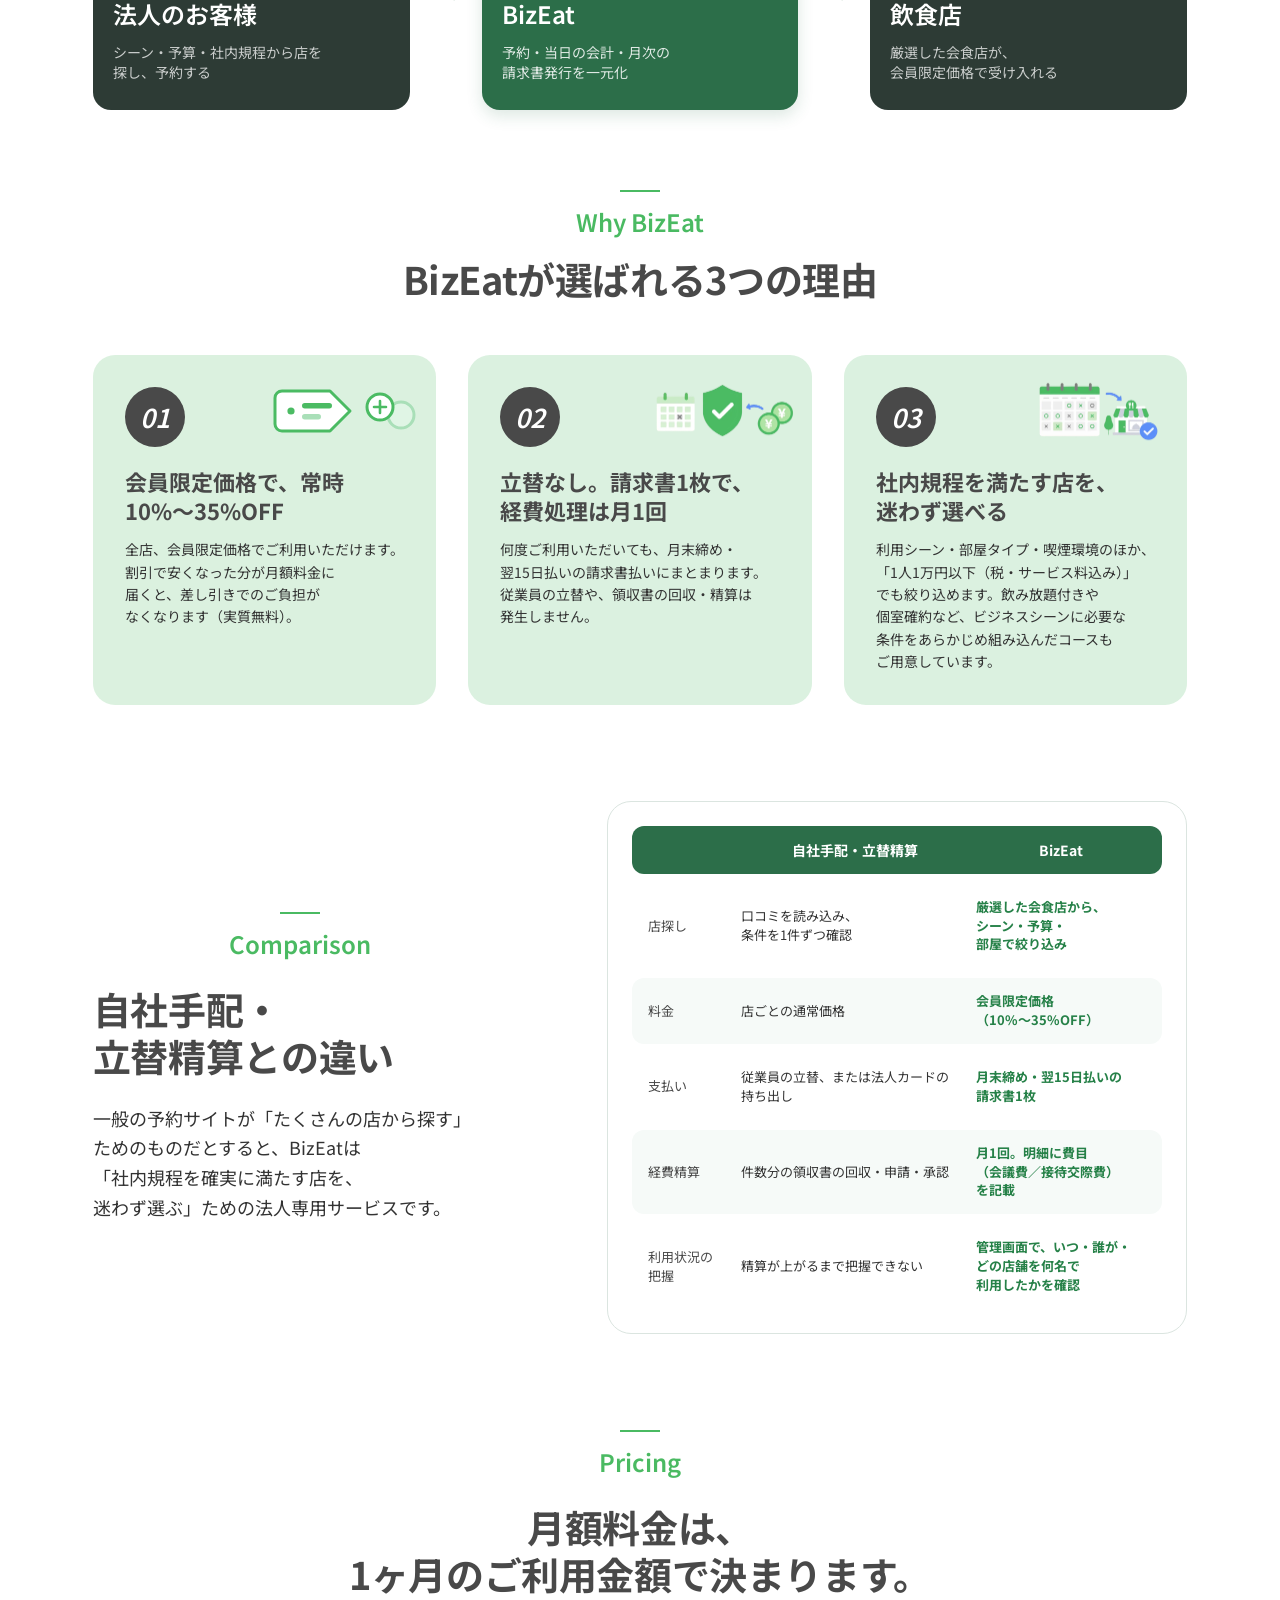
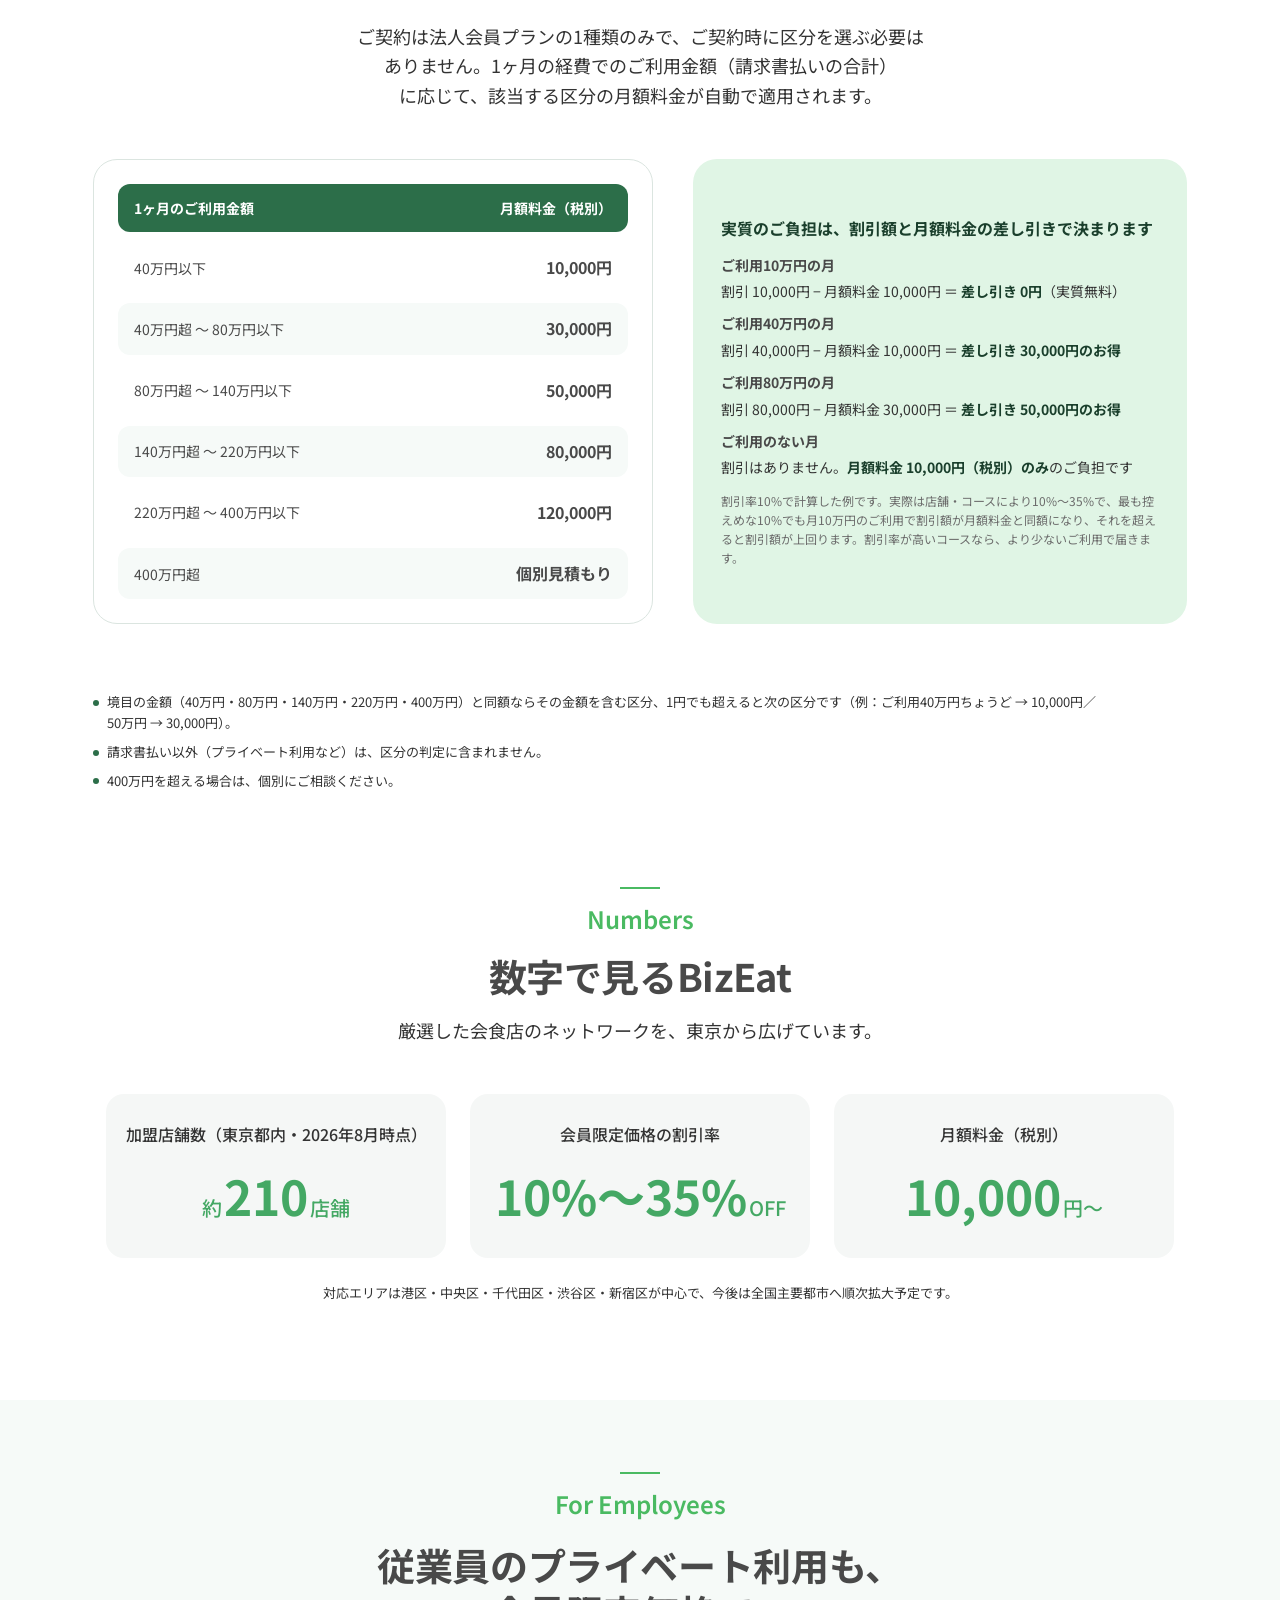
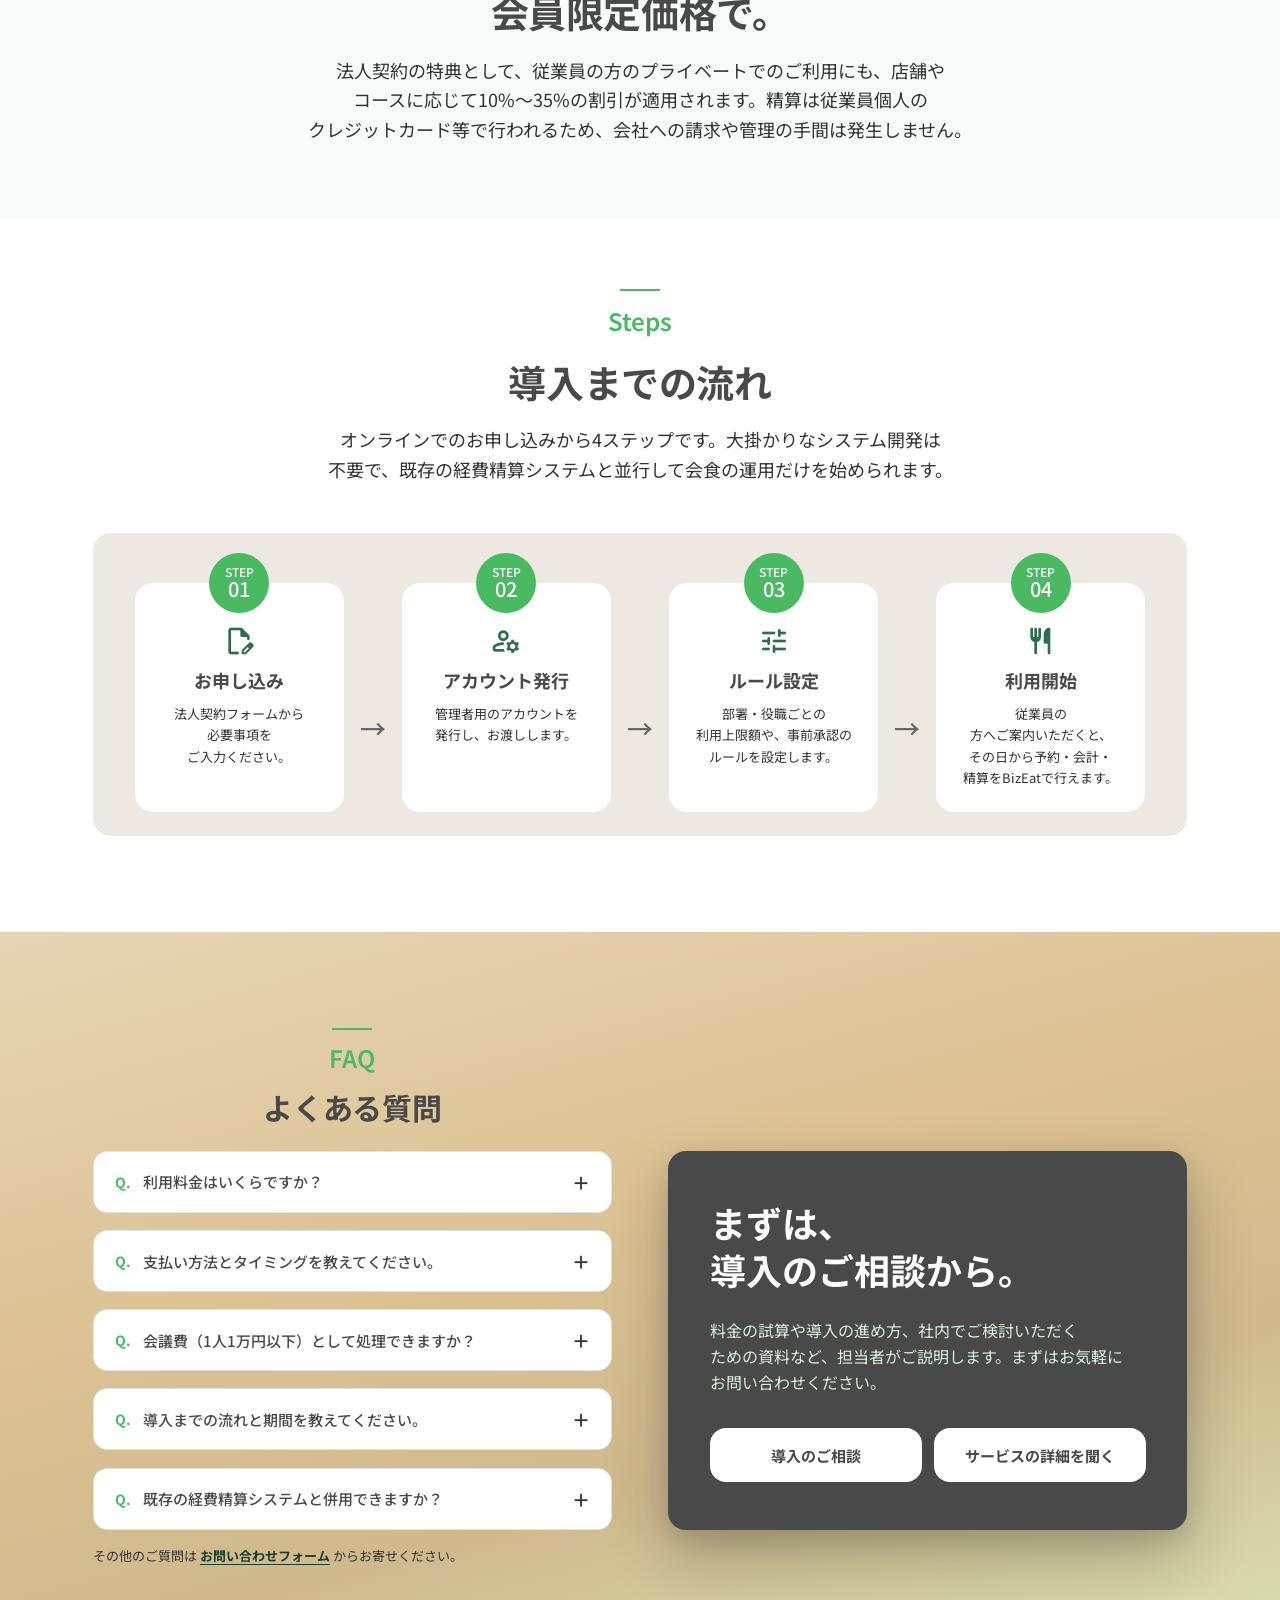
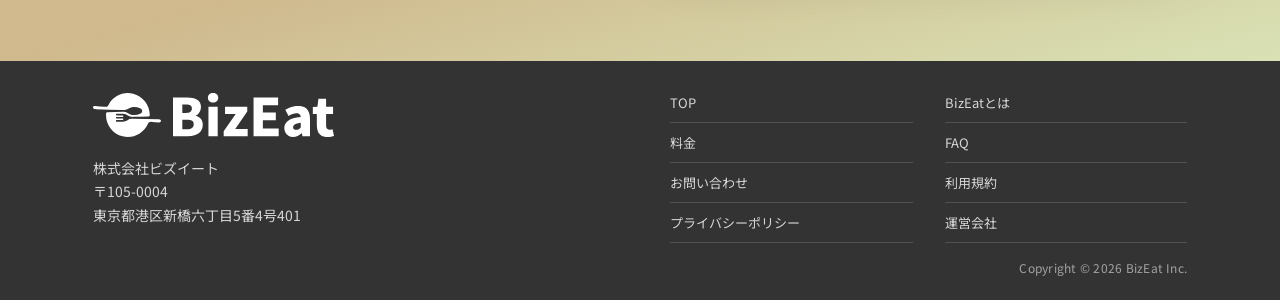
==== commit 8fbea4db: "Safari でも割れないよう注記と FAQ の質問を .nobr で指定" ====
--- a/index.html
+++ b/index.html
@@ -86,7 +86,7 @@
         <h1 data-reveal data-reveal-delay="80ms"><span class="nobr">会食の質はそのままに、</span><span class="nobr">接待交際費を圧縮。</span></h1>
 
         <p class="hero-lead" data-reveal data-reveal-delay="140ms">
-          BizEat（ビズイート）は、会食・接待の店探しから予約、当日の会計、後日の請求・経費精算までを一気通貫でご提供する、法人向けの会食DXプラットフォームです。会員限定の特別価格（10%〜35%OFF）と月末締め・翌15日払いの請求書払いで、会食の手間とコストだけを減らします。
+          BizEat（ビズイート）は、会食・接待の店探しから予約、当日の会計、後日の請求・経費精算までを一気通貫でご提供する、法人向けの会食DXプラットフォームです。会員限定の特別価格（10%〜35%OFF）と月末締め・<span class="nobr">翌15日払い</span>の請求書払いで、会食の手間とコストだけを減らします。
         </p>
 
         <div class="hero-ctas" data-reveal data-reveal-delay="200ms">
@@ -181,19 +181,19 @@
           <img src="assets/thumb-benefit-01.svg" alt="" class="benefit-thumb">
           <span class="benefit-num">01</span>
           <h3>会員限定価格で、常時10%〜35%OFF</h3>
-          <p>全店、会員限定価格でご利用いただけます。割引で安くなった分が月額料金に届くと、差し引きでのご負担がなくなります（実質無料）。</p>
+          <p>全店、会員限定価格でご利用いただけます。割引で安くなった分が月額料金に届くと、<span class="nobr">差し引きでの</span>ご負担がなくなります（実質無料）。</p>
         </article>
         <article class="benefit-card" data-reveal data-reveal-delay="90ms">
           <img src="assets/thumb-benefit-02.png" alt="" class="benefit-thumb">
           <span class="benefit-num">02</span>
           <h3>立替なし。請求書1枚で、経費処理は月1回</h3>
-          <p>何度ご利用いただいても、月末締め・翌15日払いの請求書払いにまとまります。従業員の立替や、領収書の回収・精算は発生しません。</p>
+          <p>何度ご利用いただいても、月末締め・<span class="nobr">翌15日払い</span>の請求書払いにまとまります。従業員の立替や、領収書の回収・精算は発生しません。</p>
         </article>
         <article class="benefit-card" data-reveal data-reveal-delay="180ms">
           <img src="assets/thumb-benefit-03.png" alt="" class="benefit-thumb">
           <span class="benefit-num">03</span>
           <h3>社内規程を満たす店を、迷わず選べる</h3>
-          <p>利用シーン・部屋タイプ・喫煙環境のほか、「1人1万円以下（税・サービス料込み）」でも絞り込めます。飲み放題付きや個室確約など、ビジネスシーンに必要な条件をあらかじめ組み込んだコースもご用意しています。</p>
+          <p>利用シーン・部屋タイプ・喫煙環境のほか、「1人1万円以下<span class="nobr">（税・サービス料込み）</span>」でも<span class="nobr">絞り込めます。</span>飲み放題付きや個室確約など、ビジネスシーンに必要な条件をあらかじめ組み込んだコースもご用意しています。</p>
         </article>
       </div>
     </div>
@@ -255,7 +255,7 @@
           <span>Pricing</span>
         </div>
         <h2 class="section-title section-title--center">月額料金は、<span class="nobr">1ヶ月のご利用金額で</span><span class="nobr">決まります。</span></h2>
-        <p class="section-lead">ご契約は法人会員プランの1種類のみで、ご契約時に区分を選ぶ必要はありません。1ヶ月の経費でのご利用金額（請求書払いの合計）に応じて、該当する区分の月額料金が自動で適用されます。</p>
+        <p class="section-lead">ご契約は法人会員プランの1種類のみで、ご契約時に区分を選ぶ必要はありません。1ヶ月の経費でのご利用金額<span class="nobr">（請求書払いの合計）</span>に応じて、該当する区分の月額料金が自動で適用されます。</p>
       </div>
 
       <div class="pricing-inner">
@@ -291,31 +291,31 @@
         </div>
 
         <div class="price-example" data-reveal data-reveal-delay="100ms">
-          <h3>実質のご負担は、割引額と月額料金の差し引きで決まります</h3>
+          <h3><span class="nobr">実質のご負担は、</span><span class="nobr">割引額と</span><span class="nobr">月額料金の</span><span class="nobr">差し引きで決まります</span></h3>
           <dl>
             <div>
               <dt>ご利用10万円の月</dt>
-              <dd>割引 10,000円 − 月額料金 10,000円 ＝ <strong>差し引き 0円</strong>（実質無料）</dd>
+              <dd>割引 10,000円 − 月額料金 10,000円 ＝ <strong class="nobr">差し引き 0円</strong>（実質無料）</dd>
             </div>
             <div>
               <dt>ご利用40万円の月</dt>
-              <dd>割引 40,000円 − 月額料金 10,000円 ＝ <strong>差し引き 30,000円のお得</strong></dd>
+              <dd>割引 40,000円 − 月額料金 10,000円 ＝ <strong class="nobr">差し引き 30,000円のお得</strong></dd>
             </div>
             <div>
               <dt>ご利用80万円の月</dt>
-              <dd>割引 80,000円 − 月額料金 30,000円 ＝ <strong>差し引き 50,000円のお得</strong></dd>
+              <dd>割引 80,000円 − 月額料金 30,000円 ＝ <strong class="nobr">差し引き 50,000円のお得</strong></dd>
             </div>
             <div>
               <dt>ご利用のない月</dt>
-              <dd>割引はありません。<strong>月額料金 10,000円（税別）のみ</strong>のご負担です</dd>
+              <dd>割引はありません。<strong class="nobr">月額料金 10,000円（税別）のみ</strong>のご負担です</dd>
             </div>
           </dl>
           <p class="price-example-note">割引率10%で計算した例です。実際は店舗・コースにより10%〜35%で、最も控えめな10%でも月10万円のご利用で割引額が月額料金と同額になり、それを超えると割引額が上回ります。割引率が高いコースなら、より少ないご利用で届きます。</p>
         </div>
         <ul class="price-notes">
-          <li>境目の金額（40万円・80万円・140万円・220万円・400万円）と同額ならその金額を含む区分、1円でも超えると次の区分です（例：ご利用40万円ちょうど → 10,000円／50万円 → 30,000円）。</li>
+          <li>境目の金額（<span class="nobr">40万円</span>・<span class="nobr">80万円</span>・<span class="nobr">140万円</span>・<span class="nobr">220万円</span>・<span class="nobr">400万円</span>）と同額ならその金額を含む区分、<span class="nobr">1円でも</span>超えると次の区分です（例：ご利用<span class="nobr">40万円</span>ちょうど → <span class="nobr">10,000円</span>／<span class="nobr">50万円</span> → <span class="nobr">30,000円</span>）。</li>
           <li>請求書払い以外（プライベート利用など）は、区分の判定に含まれません。</li>
-          <li>400万円を超える場合は、個別にご相談ください。</li>
+          <li><span class="nobr">400万円</span>を超える場合は、個別に<span class="nobr">ご相談ください。</span></li>
         </ul>
       </div>
     </div>
@@ -357,7 +357,7 @@
           </div>
         </div>
       </div>
-      <p class="stats-note" data-reveal>対応エリアは港区・中央区・千代田区・渋谷区・新宿区が中心で、今後は全国主要都市へ順次拡大予定です。</p>
+      <p class="stats-note" data-reveal><span class="nobr">対応エリアは</span><span class="nobr">港区・</span><span class="nobr">中央区・</span><span class="nobr">千代田区・</span><span class="nobr">渋谷区・</span><span class="nobr">新宿区が</span><span class="nobr">中心で、</span><span class="nobr">今後は</span><span class="nobr">全国主要都市へ</span><span class="nobr">順次拡大予定です。</span></p>
     </div>
   </section>
 
@@ -413,7 +413,7 @@
           <span class="flow-step-badge"><span>STEP</span><strong>04</strong></span>
           <span class="flow-step-icon material-symbols-rounded" aria-hidden="true">restaurant</span>
           <h3>利用開始</h3>
-          <p>従業員の方へご案内いただくと、その日から予約・会計・精算をBizEatで行えます。</p>
+          <p>従業員の方へご案内いただくと、<span class="nobr">その日から</span>予約・会計・精算をBizEatで行えます。</p>
         </div>
       </div>
     </div>
@@ -433,40 +433,40 @@
           <div class="faq-row">
             <button class="faq-question" aria-expanded="false" aria-controls="faqAnswer01">
               <span class="faq-q">Q.</span>
-              <span class="faq-text">利用料金はいくらですか？</span>
+              <span class="faq-text"><span class="nobr">利用料金は</span><span class="nobr">いくらですか？</span></span>
               <span class="faq-icon" aria-hidden="true">＋</span>
             </button>
             <div class="faq-answer" id="faqAnswer01">
-              <p>月額料金は、1ヶ月のご利用金額（経費でのご利用分）が当てはまる区分で決まります。40万円以下なら10,000円（税別）で、ご利用のない月も同額です。区分は上の料金表をご覧ください。</p>
+              <p>月額料金は、1ヶ月のご利用金額（経費でのご利用分）が当てはまる区分で決まります。40万円以下なら<span class="nobr">10,000円（税別）</span>で、ご利用のない月も同額です。区分は上の料金表をご覧ください。</p>
             </div>
           </div>
 
           <div class="faq-row">
             <button class="faq-question" aria-expanded="false" aria-controls="faqAnswer02">
               <span class="faq-q">Q.</span>
-              <span class="faq-text">支払い方法とタイミングを教えてください。</span>
+              <span class="faq-text"><span class="nobr">支払い方法と</span><span class="nobr">タイミングを</span><span class="nobr">教えてください。</span></span>
               <span class="faq-icon" aria-hidden="true">＋</span>
             </button>
             <div class="faq-answer" id="faqAnswer02">
-              <p>経費でのご利用分は、月末締め・翌15日払いの請求書払いです。ご利用のたびの立替払いや領収書の精算は発生しません。</p>
+              <p>経費でのご利用分は、月末締め・<span class="nobr">翌15日払い</span>の請求書払いです。ご利用のたびの立替払いや領収書の精算は発生しません。</p>
             </div>
           </div>
 
           <div class="faq-row">
             <button class="faq-question" aria-expanded="false" aria-controls="faqAnswer03">
               <span class="faq-q">Q.</span>
-              <span class="faq-text">会議費（1人1万円以下）として処理できますか？</span>
+              <span class="faq-text"><span class="nobr">会議費</span><span class="nobr">（1人1万円以下）</span><span class="nobr">として</span><span class="nobr">処理できますか？</span></span>
               <span class="faq-icon" aria-hidden="true">＋</span>
             </button>
             <div class="faq-answer" id="faqAnswer03">
-              <p>できます。店舗検索時に「1人1万円以下（税・サービス料込み）」の条件を選べます。会議費枠に対応した飲み放題付きコースも多数ご用意しています。請求書の明細には費目（会議費／接待交際費）を記載しますので、仕訳もそのまま行えます。</p>
+              <p>できます。店舗検索時に「1人1万円以下<span class="nobr">（税・サービス料込み）</span>」の条件を選べます。会議費枠に対応した飲み放題付きコースも多数ご用意しています。請求書の明細には費目（会議費／接待交際費）を記載しますので、仕訳もそのまま行えます。</p>
             </div>
           </div>
 
           <div class="faq-row">
             <button class="faq-question" aria-expanded="false" aria-controls="faqAnswer04">
               <span class="faq-q">Q.</span>
-              <span class="faq-text">導入までの流れと期間を教えてください。</span>
+              <span class="faq-text"><span class="nobr">導入までの</span><span class="nobr">流れと期間を</span><span class="nobr">教えてください。</span></span>
               <span class="faq-icon" aria-hidden="true">＋</span>
             </button>
             <div class="faq-answer" id="faqAnswer04">
@@ -477,7 +477,7 @@
           <div class="faq-row">
             <button class="faq-question" aria-expanded="false" aria-controls="faqAnswer05">
               <span class="faq-q">Q.</span>
-              <span class="faq-text">既存の経費精算システムと併用できますか？</span>
+              <span class="faq-text"><span class="nobr">既存の</span><span class="nobr">経費精算システムと</span><span class="nobr">併用できますか？</span></span>
               <span class="faq-icon" aria-hidden="true">＋</span>
             </button>
             <div class="faq-answer" id="faqAnswer05">
@@ -486,12 +486,12 @@
           </div>
 
         </div>
-        <p class="faq-more">その他のご質問は <a href="contact.html?type=info">お問い合わせフォーム</a> からお寄せください。</p>
+        <p class="faq-more"><span class="nobr">その他のご質問は</span> <a href="contact.html?type=info" class="nobr">お問い合わせフォーム</a> から<span class="nobr">お寄せください。</span></p>
       </div>
 
       <div class="cta-box" id="cta" data-reveal data-reveal-delay="120ms">
         <h2>まずは、<span class="nobr">導入のご相談から。</span></h2>
-        <p>料金の試算や導入の進め方、社内でご検討いただくための資料など、担当者がご説明します。まずはお気軽にお問い合わせください。</p>
+        <p><span class="nobr">料金の試算や</span><span class="nobr">導入の進め方、</span><span class="nobr">社内で</span><span class="nobr">ご検討いただく</span><span class="nobr">ための資料など、</span><span class="nobr">担当者がご説明します。</span><span class="nobr">まずは</span><span class="nobr">お気軽に</span><span class="nobr">お問い合わせください。</span></p>
         <div class="cta-box-buttons">
           <a href="contact.html?type=consult" class="btn btn-cta">導入のご相談</a>
           <a href="contact.html?type=info" class="btn btn-cta">サービスの詳細を聞く</a>
--- a/styles.css
+++ b/styles.css
@@ -947,7 +947,7 @@
 .welfare .section-head { max-width: 800px; margin-inline: auto; gap: 20px; }
 .welfare .section-lead { max-width: 720px; }
 
-/* ---- 導入の流れを4ステップに（雛形は3）。4段は1240px以下で横に収まらないので、その幅から縦積みにする（下の @media） ---- */
+/* ---- 導入の流れを4ステップに（雛形は3）。4段は1240px以下で余白と文字を詰め、900px以下で縦積みにする（下の @media） ---- */
 .flow-steps--four .flow-step { flex-basis: 200px; min-width: 0; }
 /* 「10%〜35%」を1行に保つ */
 .stat-card-number { white-space: nowrap; }
@@ -1236,11 +1236,15 @@
   .thanks-panel { padding: 40px 20px; }
 }
 
-/* 4段の流れ。横1列だと 1240px 以下で収まらないので縦積みにする（3段用の 900px より早く切り替える） */
-@media (max-width: 1240px) {
-  .flow-steps--four { flex-direction: column; align-items: stretch; gap: 40px; padding: 50px 24px 24px; }
-  .flow-steps--four .flow-step { flex: 1 1 auto; margin-top: 20px; }
-  .flow-steps--four .flow-step-arrow { transform: rotate(90deg); align-self: center; margin-top: 0; }
+/* 4段の流れ。1240px 以下は余白と文字を詰めて横1列を保つ。縦積みは 900px 以下（3段と同じ切り替え幅） */
+@media (max-width: 1240px) and (min-width: 901px) {
+  .flow-steps--four { gap: 8px; padding: 50px 20px 24px; }
+  .flow-steps--four .flow-step { flex: 1 1 0; min-width: 0; padding: 40px 14px 20px; }
+  .flow-steps--four .flow-step h3 { font-size: 17px; }
+  .flow-steps--four .flow-step p { font-size: 13px; }
+}
+@media (max-width: 900px) {
+  .flow-steps--four .flow-step { flex-basis: auto; }   /* 「導入の流れを4ステップに」の 200px は横並び用。縦積みでは高さとして効いてしまうので戻す */
 }
 
 @media (max-width: 640px) {
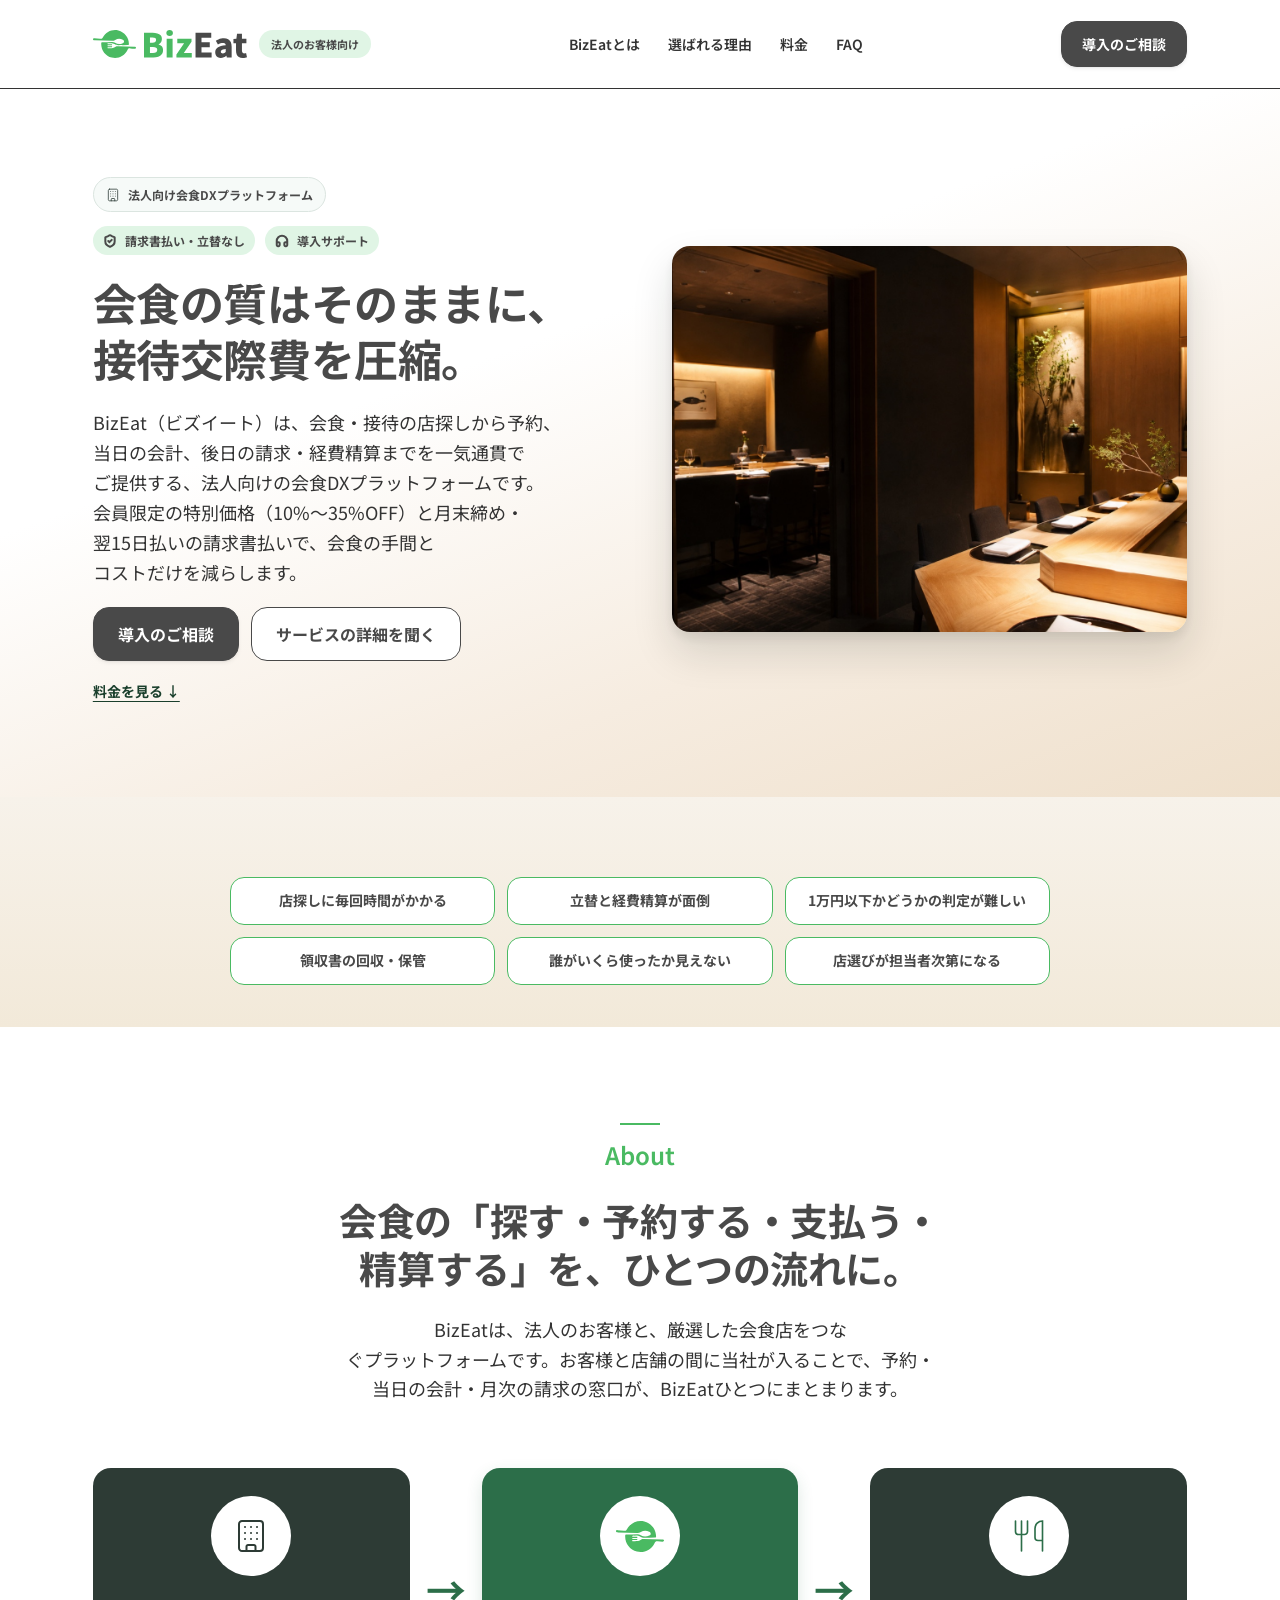
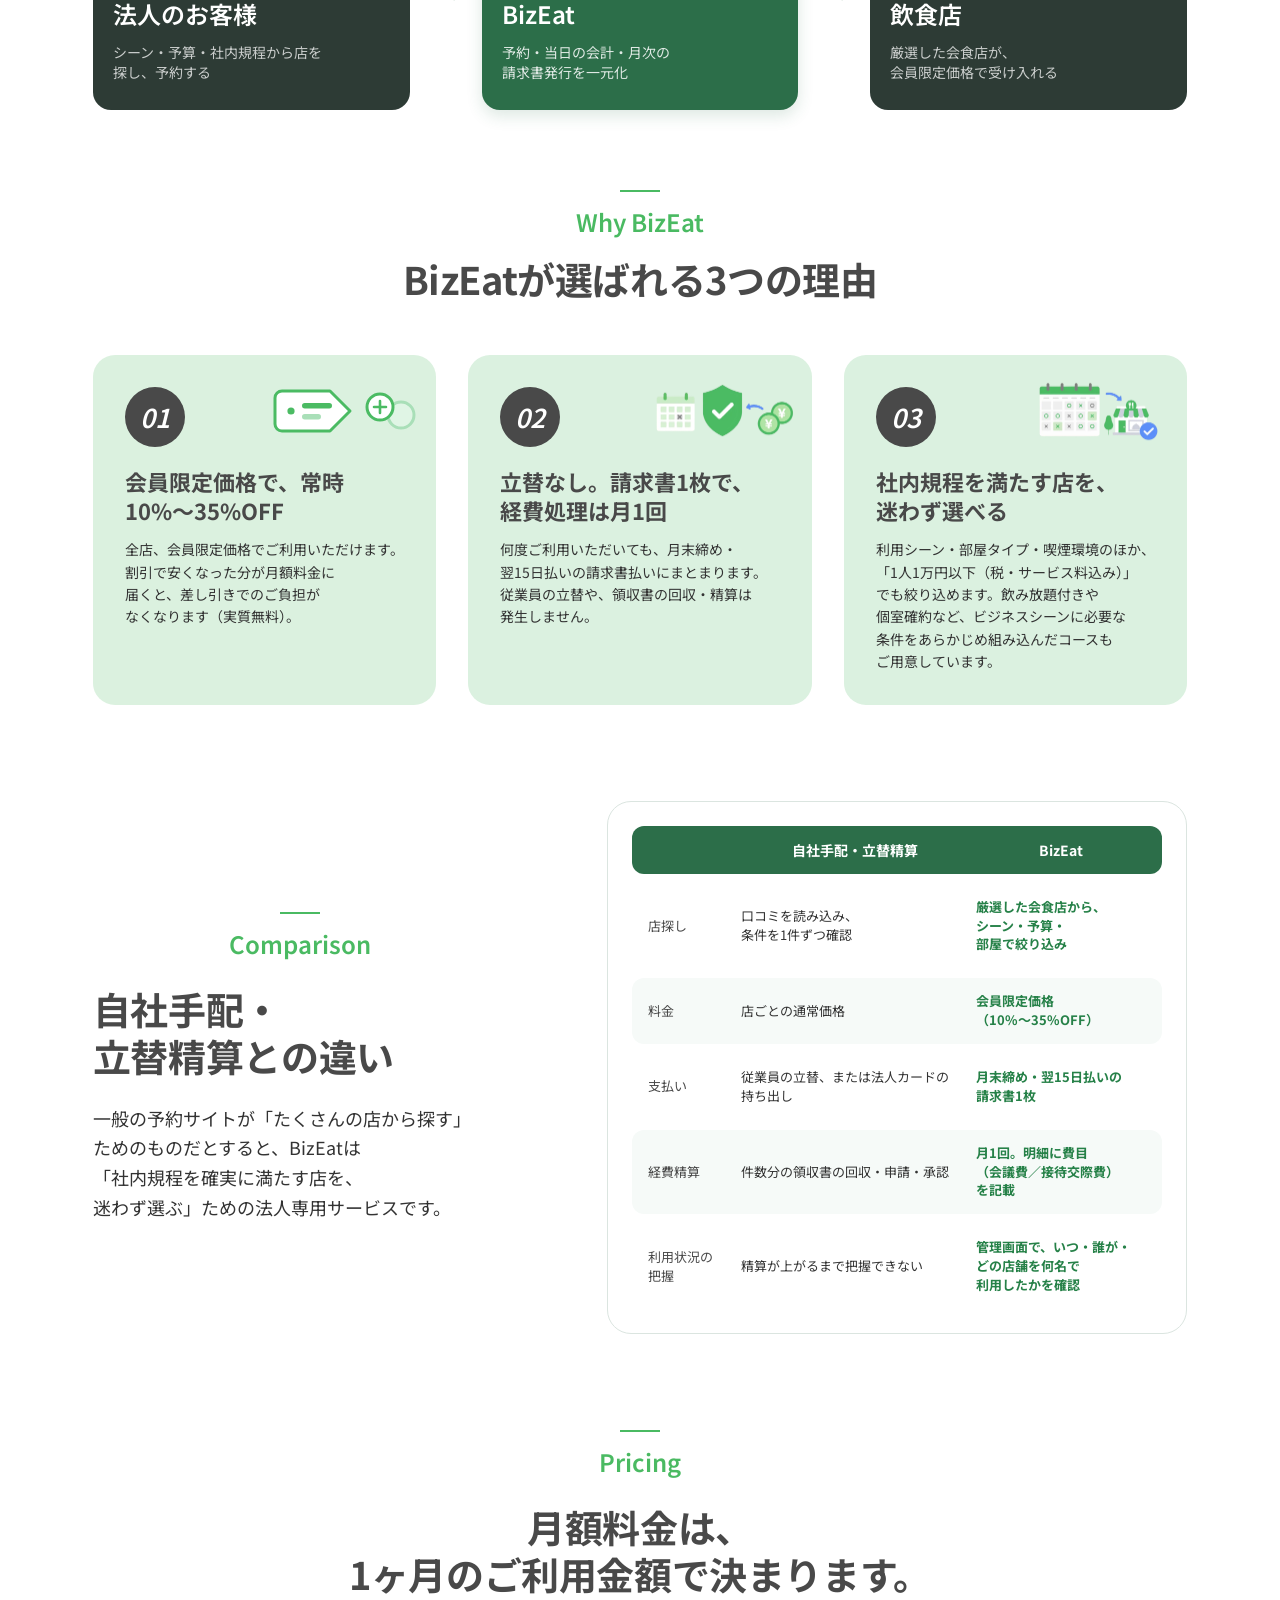
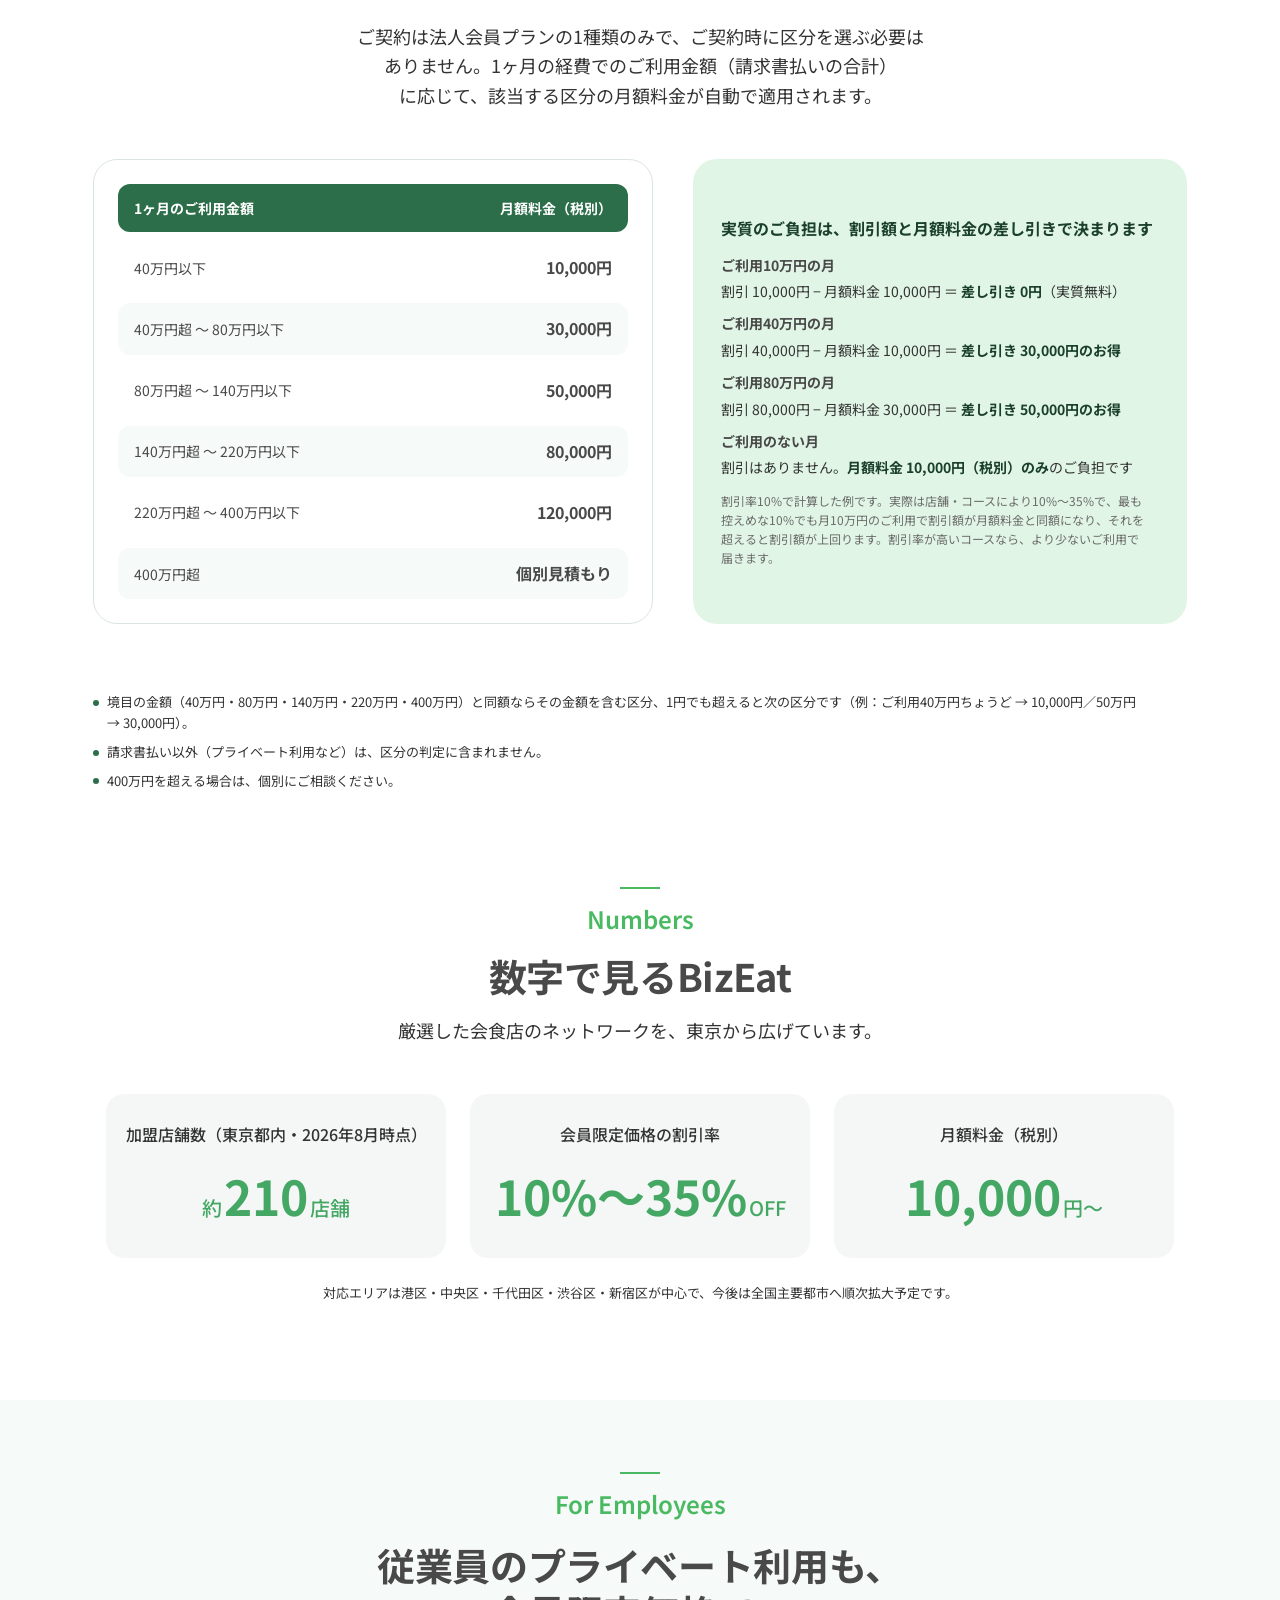
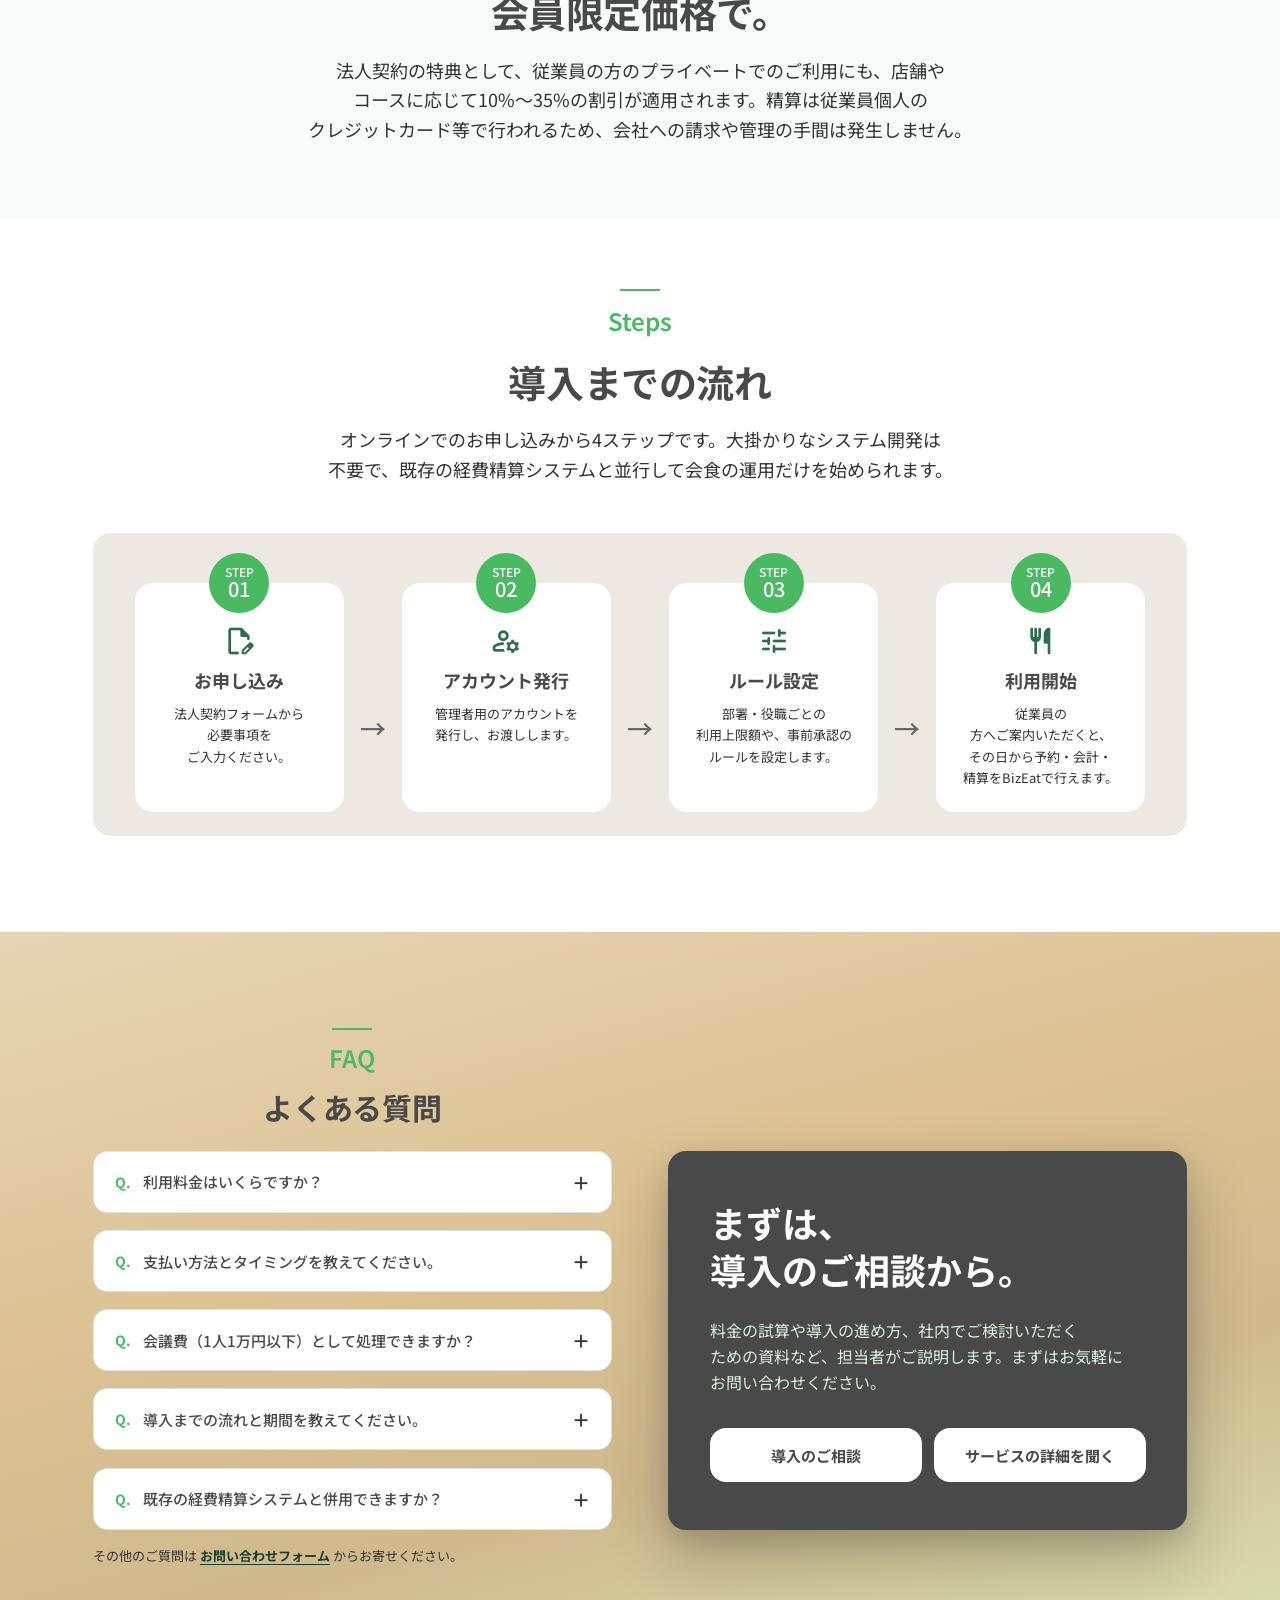
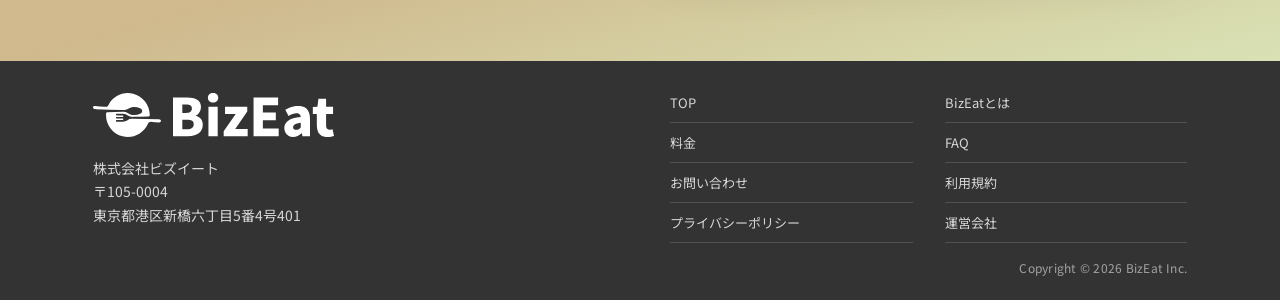
==== commit bc2fe01b: "見出し・本文・計算例の折り返し位置を .nobr で指定" ====
--- a/index.html
+++ b/index.html
@@ -313,9 +313,9 @@
           <p class="price-example-note">割引率10%で計算した例です。実際は店舗・コースにより10%〜35%で、最も控えめな10%でも月10万円のご利用で割引額が月額料金と同額になり、それを超えると割引額が上回ります。割引率が高いコースなら、より少ないご利用で届きます。</p>
         </div>
         <ul class="price-notes">
-          <li>境目の金額（<span class="nobr">40万円</span>・<span class="nobr">80万円</span>・<span class="nobr">140万円</span>・<span class="nobr">220万円</span>・<span class="nobr">400万円</span>）と同額ならその金額を含む区分、<span class="nobr">1円でも</span>超えると次の区分です（例：ご利用<span class="nobr">40万円</span>ちょうど → <span class="nobr">10,000円</span>／<span class="nobr">50万円</span> → <span class="nobr">30,000円</span>）。</li>
+          <li>境目の金額（40万円・80万円・140万円・220万円・400万円）と同額ならその金額を含む区分、1円でも超えると次の区分です（例：ご利用40万円ちょうど → 10,000円／50万円 → 30,000円）。</li>
           <li>請求書払い以外（プライベート利用など）は、区分の判定に含まれません。</li>
-          <li><span class="nobr">400万円</span>を超える場合は、個別に<span class="nobr">ご相談ください。</span></li>
+          <li>400万円を超える場合は、個別にご相談ください。</li>
         </ul>
       </div>
     </div>
@@ -357,7 +357,7 @@
           </div>
         </div>
       </div>
-      <p class="stats-note" data-reveal><span class="nobr">対応エリアは</span><span class="nobr">港区・</span><span class="nobr">中央区・</span><span class="nobr">千代田区・</span><span class="nobr">渋谷区・</span><span class="nobr">新宿区が</span><span class="nobr">中心で、</span><span class="nobr">今後は</span><span class="nobr">全国主要都市へ</span><span class="nobr">順次拡大予定です。</span></p>
+      <p class="stats-note" data-reveal>対応エリアは港区・中央区・千代田区・渋谷区・新宿区が中心で、今後は全国主要都市へ順次拡大予定です。</p>
     </div>
   </section>
 
@@ -433,7 +433,7 @@
           <div class="faq-row">
             <button class="faq-question" aria-expanded="false" aria-controls="faqAnswer01">
               <span class="faq-q">Q.</span>
-              <span class="faq-text"><span class="nobr">利用料金は</span><span class="nobr">いくらですか？</span></span>
+              <span class="faq-text">利用料金はいくらですか？</span>
               <span class="faq-icon" aria-hidden="true">＋</span>
             </button>
             <div class="faq-answer" id="faqAnswer01">
@@ -444,7 +444,7 @@
           <div class="faq-row">
             <button class="faq-question" aria-expanded="false" aria-controls="faqAnswer02">
               <span class="faq-q">Q.</span>
-              <span class="faq-text"><span class="nobr">支払い方法と</span><span class="nobr">タイミングを</span><span class="nobr">教えてください。</span></span>
+              <span class="faq-text">支払い方法とタイミングを教えてください。</span>
               <span class="faq-icon" aria-hidden="true">＋</span>
             </button>
             <div class="faq-answer" id="faqAnswer02">
@@ -455,7 +455,7 @@
           <div class="faq-row">
             <button class="faq-question" aria-expanded="false" aria-controls="faqAnswer03">
               <span class="faq-q">Q.</span>
-              <span class="faq-text"><span class="nobr">会議費</span><span class="nobr">（1人1万円以下）</span><span class="nobr">として</span><span class="nobr">処理できますか？</span></span>
+              <span class="faq-text">会議費（1人1万円以下）として処理できますか？</span>
               <span class="faq-icon" aria-hidden="true">＋</span>
             </button>
             <div class="faq-answer" id="faqAnswer03">
@@ -466,7 +466,7 @@
           <div class="faq-row">
             <button class="faq-question" aria-expanded="false" aria-controls="faqAnswer04">
               <span class="faq-q">Q.</span>
-              <span class="faq-text"><span class="nobr">導入までの</span><span class="nobr">流れと期間を</span><span class="nobr">教えてください。</span></span>
+              <span class="faq-text">導入までの流れと期間を教えてください。</span>
               <span class="faq-icon" aria-hidden="true">＋</span>
             </button>
             <div class="faq-answer" id="faqAnswer04">
@@ -477,7 +477,7 @@
           <div class="faq-row">
             <button class="faq-question" aria-expanded="false" aria-controls="faqAnswer05">
               <span class="faq-q">Q.</span>
-              <span class="faq-text"><span class="nobr">既存の</span><span class="nobr">経費精算システムと</span><span class="nobr">併用できますか？</span></span>
+              <span class="faq-text">既存の経費精算システムと併用できますか？</span>
               <span class="faq-icon" aria-hidden="true">＋</span>
             </button>
             <div class="faq-answer" id="faqAnswer05">
@@ -486,7 +486,7 @@
           </div>
 
         </div>
-        <p class="faq-more"><span class="nobr">その他のご質問は</span> <a href="contact.html?type=info" class="nobr">お問い合わせフォーム</a> から<span class="nobr">お寄せください。</span></p>
+        <p class="faq-more">その他のご質問は <a href="contact.html?type=info">お問い合わせフォーム</a> からお寄せください。</p>
       </div>
 
       <div class="cta-box" id="cta" data-reveal data-reveal-delay="120ms">
--- a/styles.css
+++ b/styles.css
@@ -952,6 +952,8 @@
 /* 「10%〜35%」を1行に保つ */
 .stat-card-number { white-space: nowrap; }
 
+/* 注記・FAQ・計算例も、語の途中で折り返さない */
+.faq-text, .faq-answer p, .faq-more, .price-notes li, .stats-note, .price-example dd, .price-example-note { word-break: auto-phrase; }
 /* ---- FAQ の末尾リンク ---- */
 .faq-more { margin-top: 16px; font-size: 13px; color: var(--ink-700); }
 .faq-more a { color: var(--green-700); font-weight: 700; text-decoration: underline; text-underline-offset: 3px; }
@@ -1028,8 +1030,8 @@
   .compare-row:not(.compare-row--head) .compare-label { font-size: 14px; font-weight: 700; color: var(--ink-900); }
   /* 列見出しを消すぶん、各セルの先頭に列名を付ける。列名はここに直書きなので、表の見出しを変えたら一緒に直す。
      料金表（.compare-table--price）は2列のまま出すので対象外 */
-  .compare-table:not(.compare-table--price) .compare-row:not(.compare-row--head) span:nth-child(2)::before { content: '自社手配・立替精算: '; font-weight: 700; color: var(--ink-500); }
-  .compare-table:not(.compare-table--price) .compare-row:not(.compare-row--head) span:nth-child(3)::before { content: 'BizEat: '; font-weight: 700; color: var(--green-550); }
+  .compare-table:not(.compare-table--price) .compare-row:not(.compare-row--head) > span:nth-child(2)::before { content: '自社手配・立替精算: '; font-weight: 700; color: var(--ink-500); }
+  .compare-table:not(.compare-table--price) .compare-row:not(.compare-row--head) > span:nth-child(3)::before { content: 'BizEat: '; font-weight: 700; color: var(--green-550); }
 
   .cta-box { padding: 36px 24px; }
   .cta-box h2 { font-size: 28px; }
